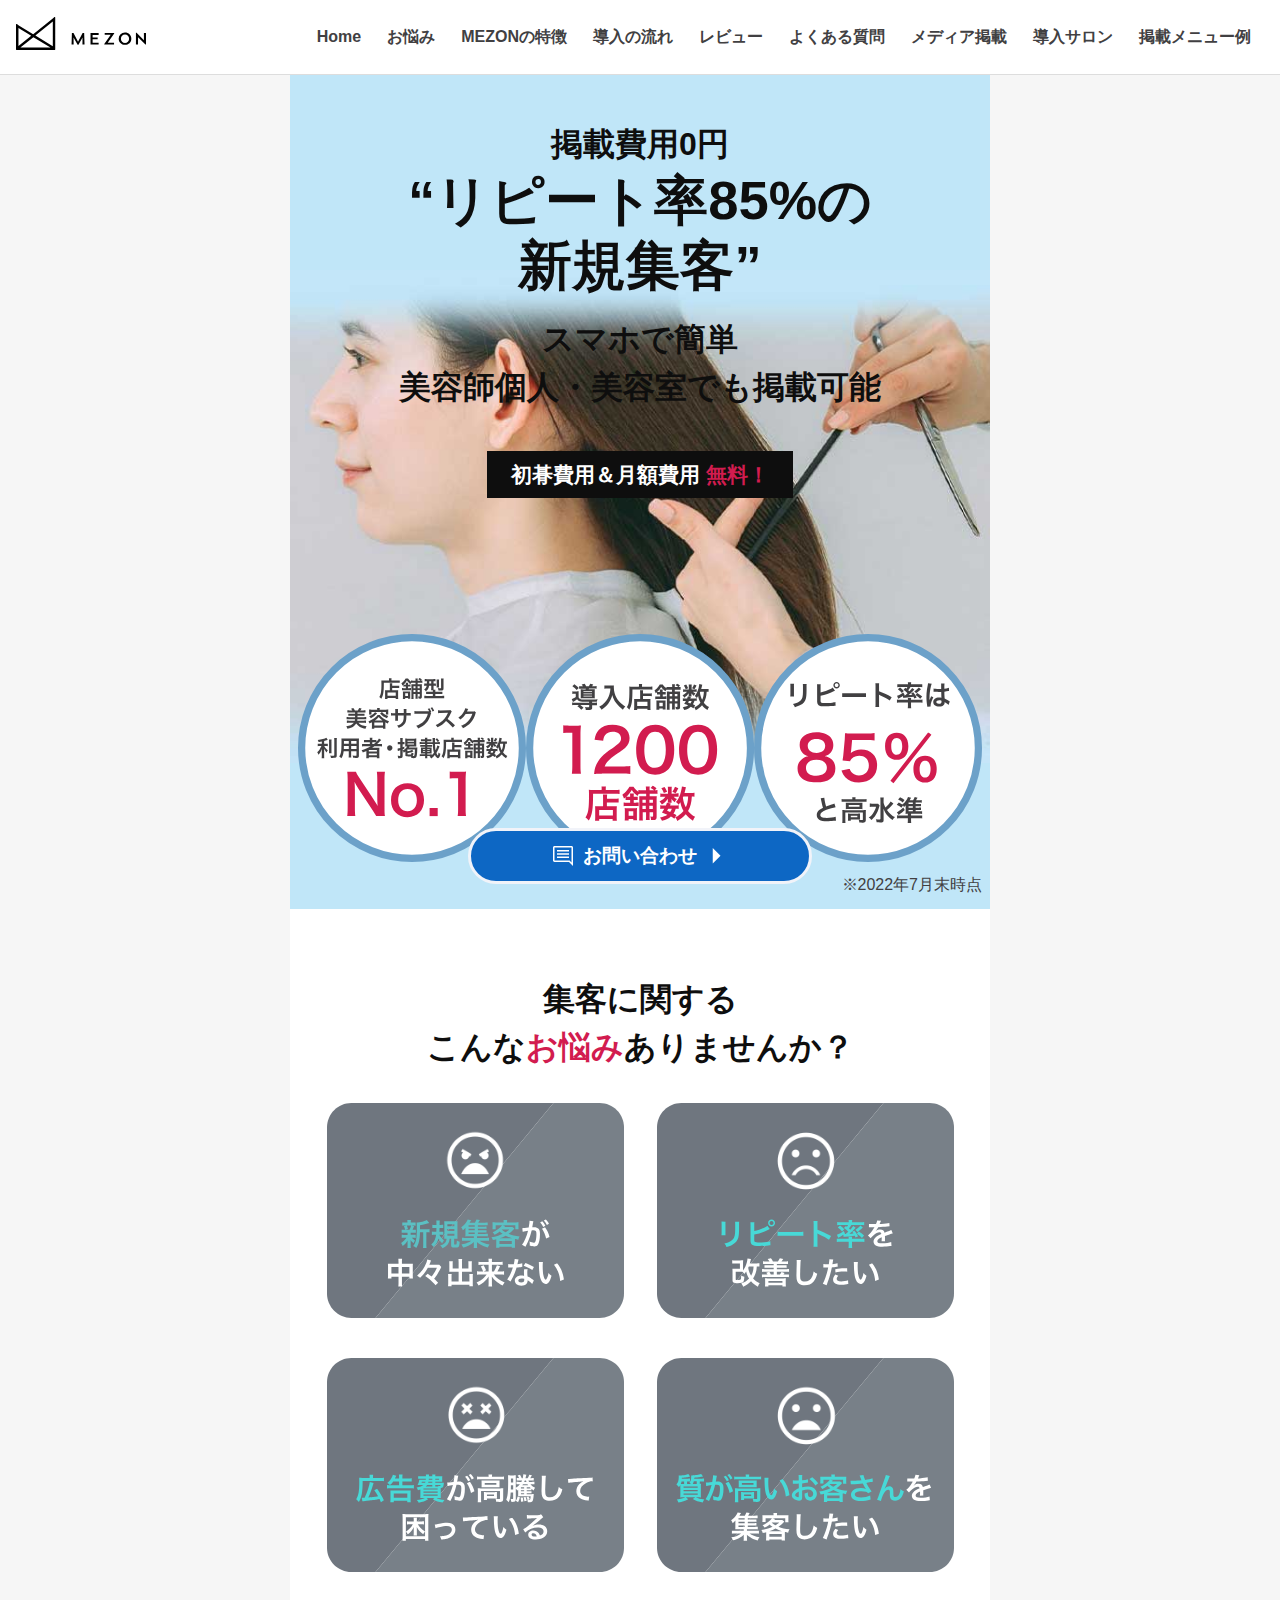
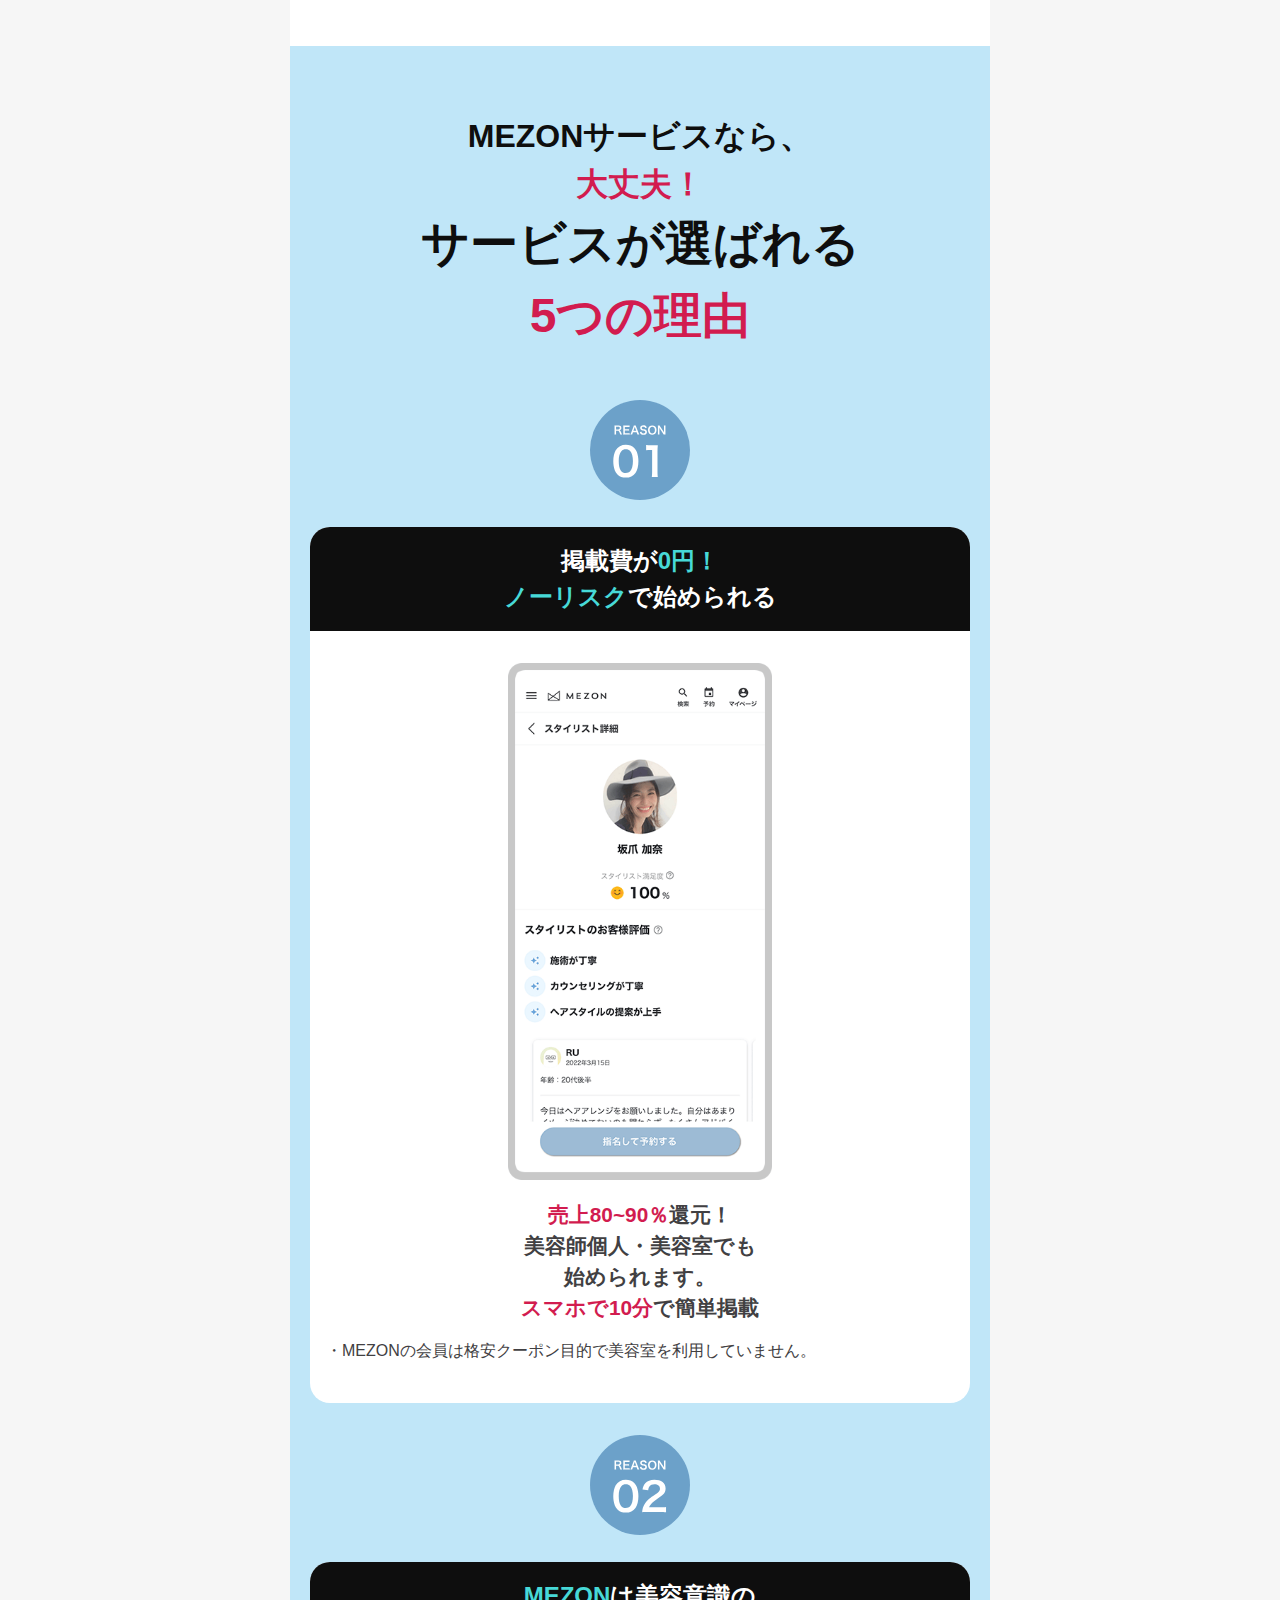
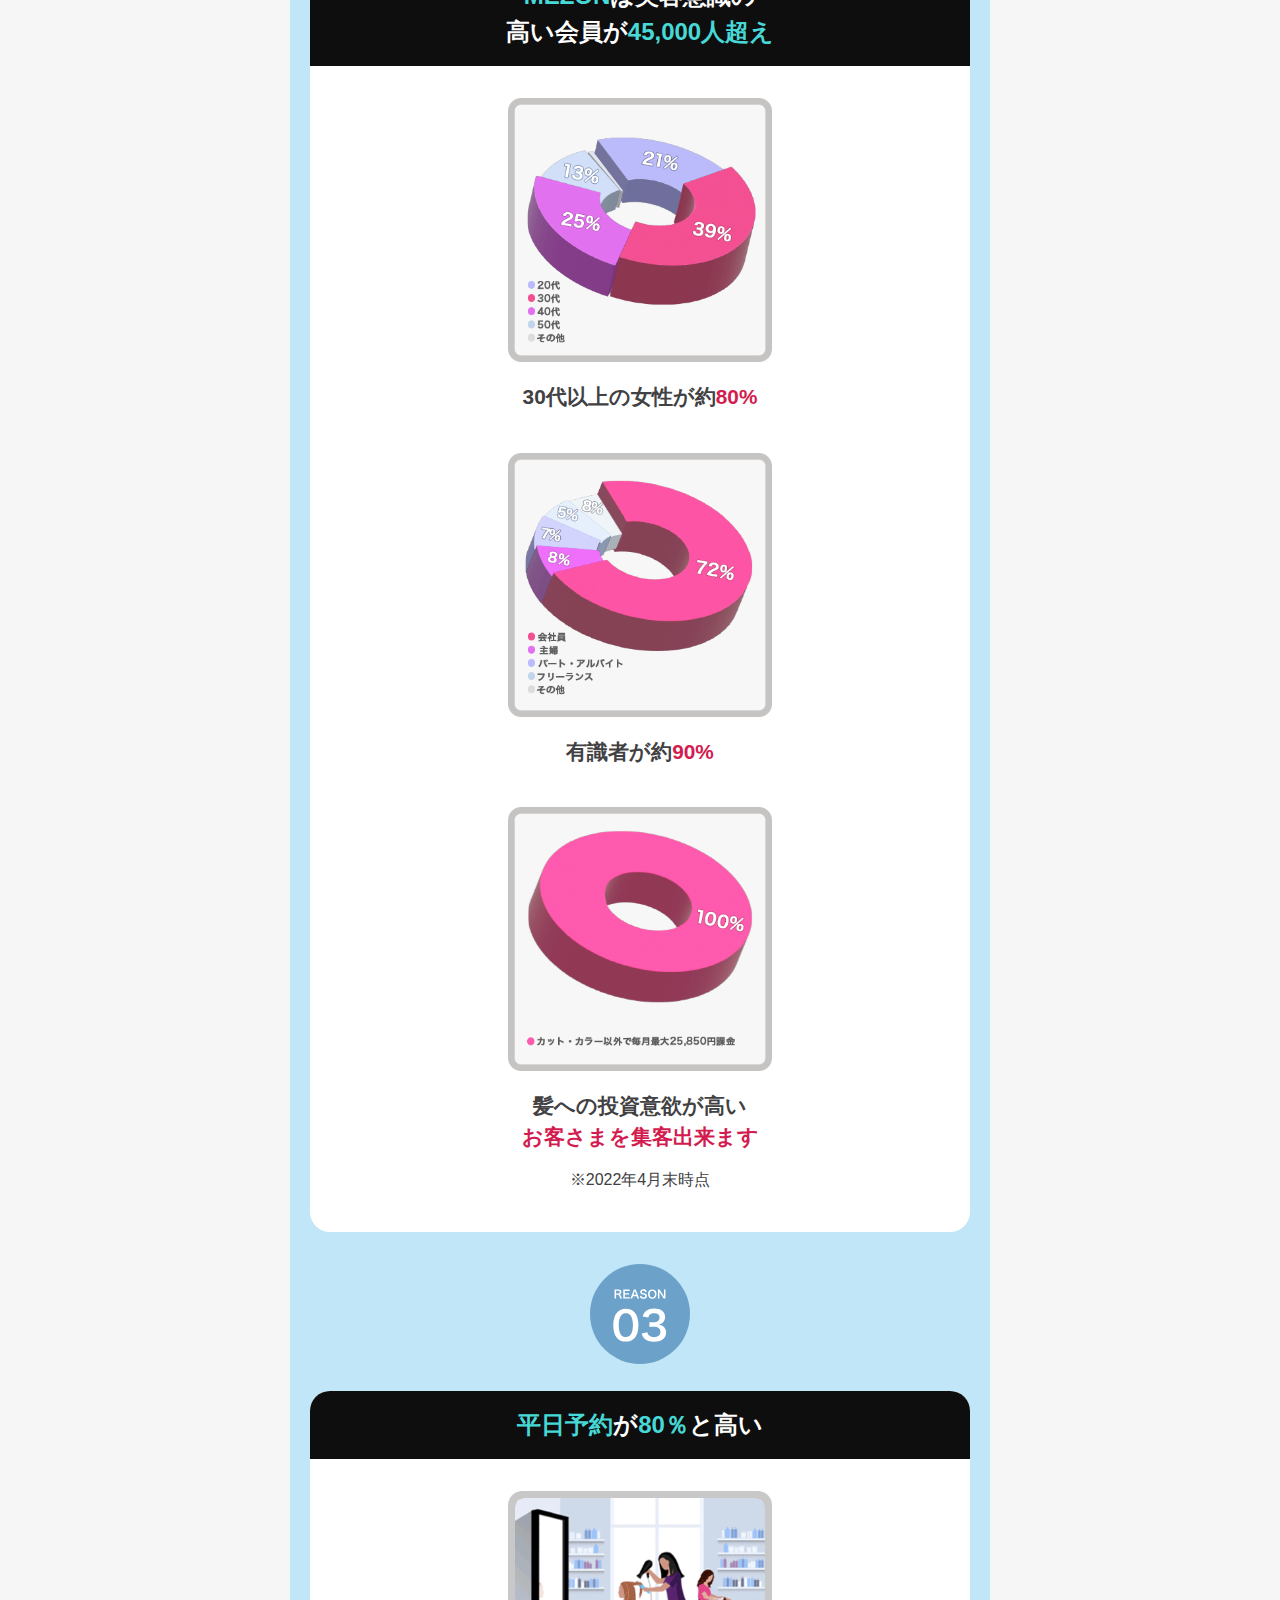
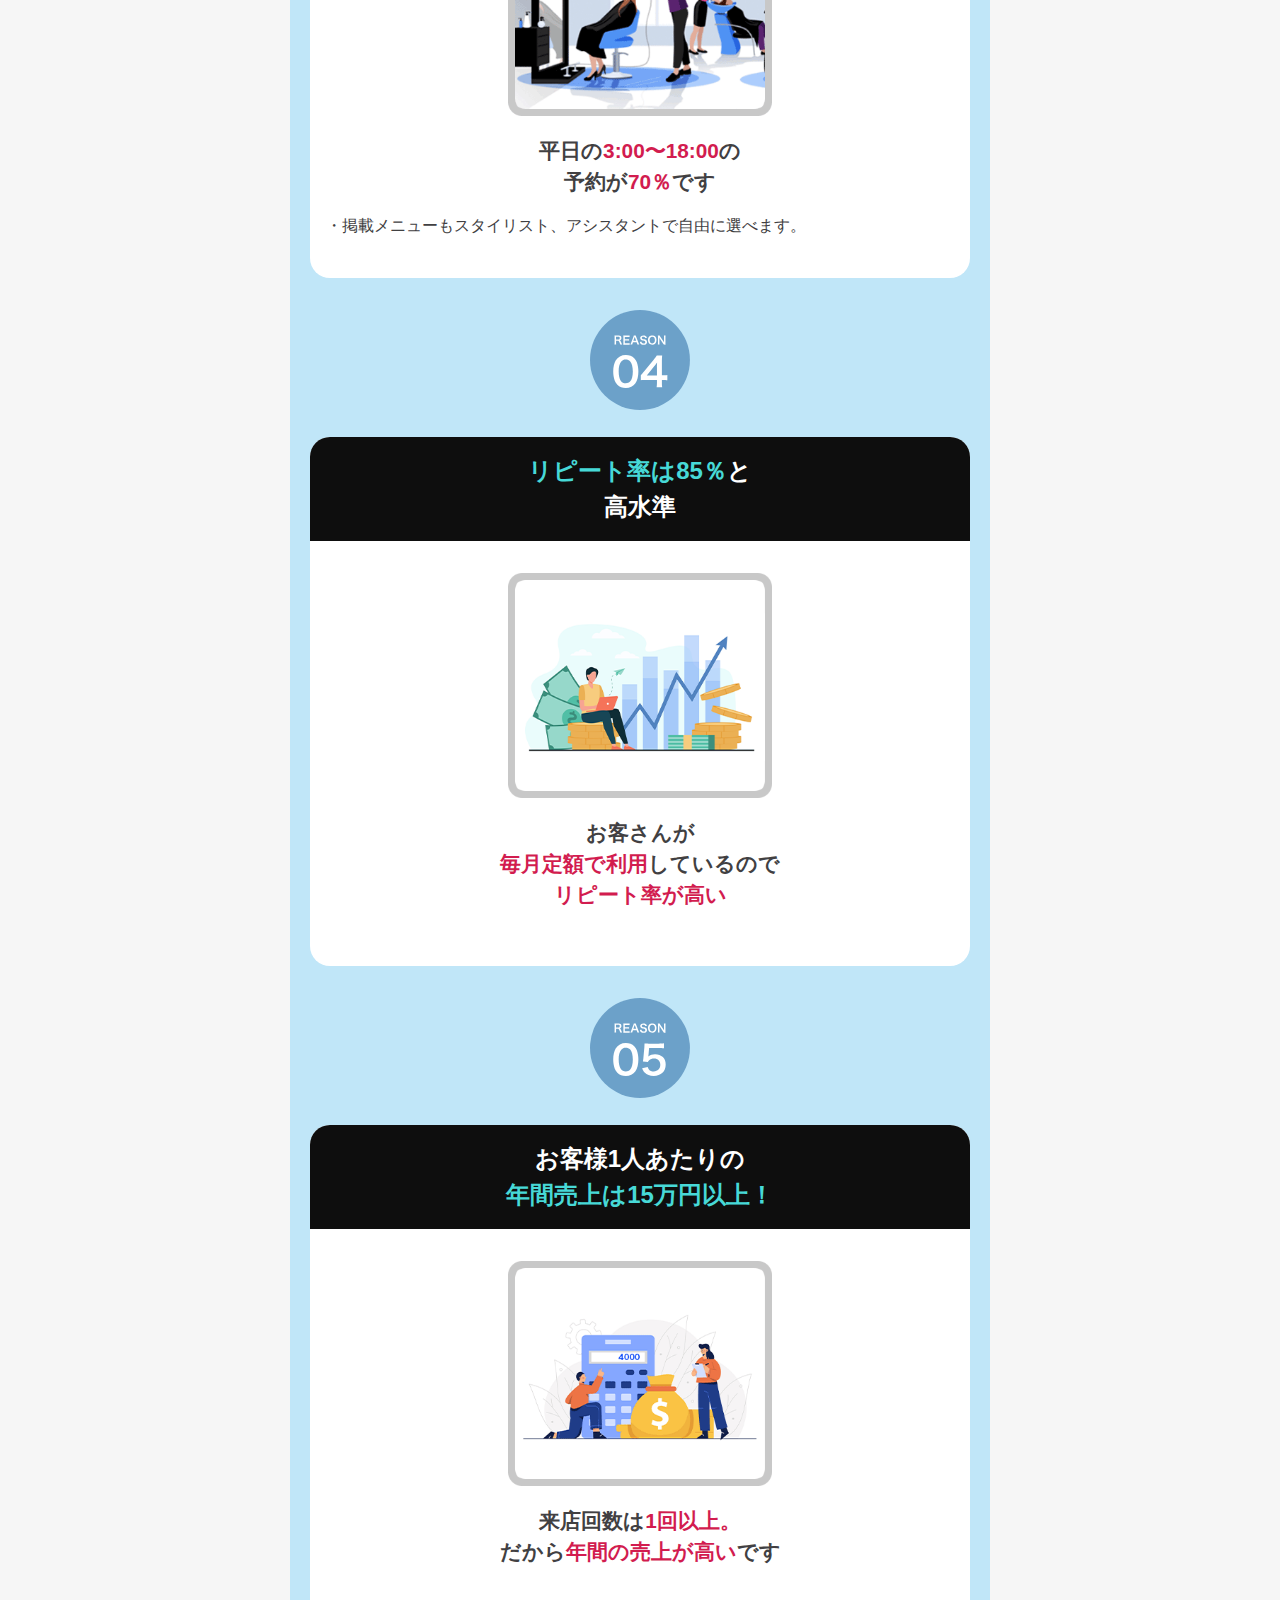
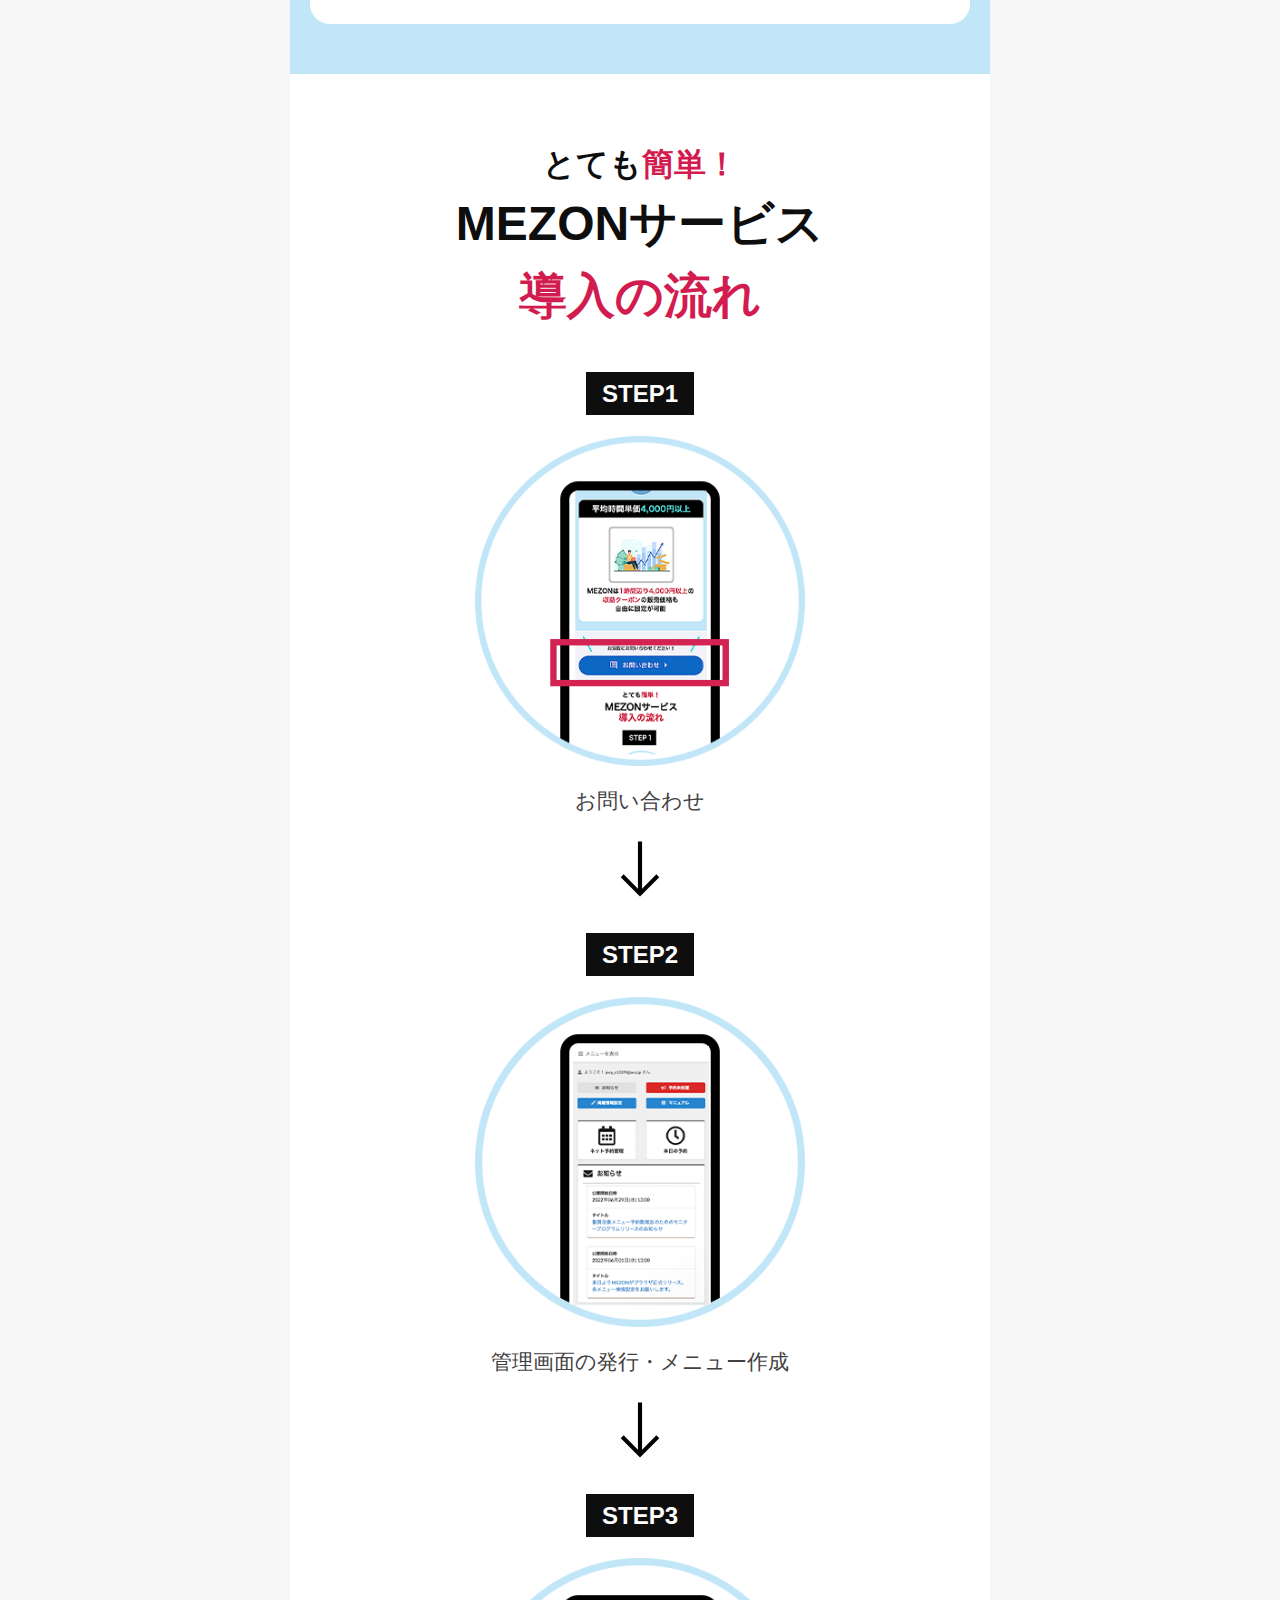
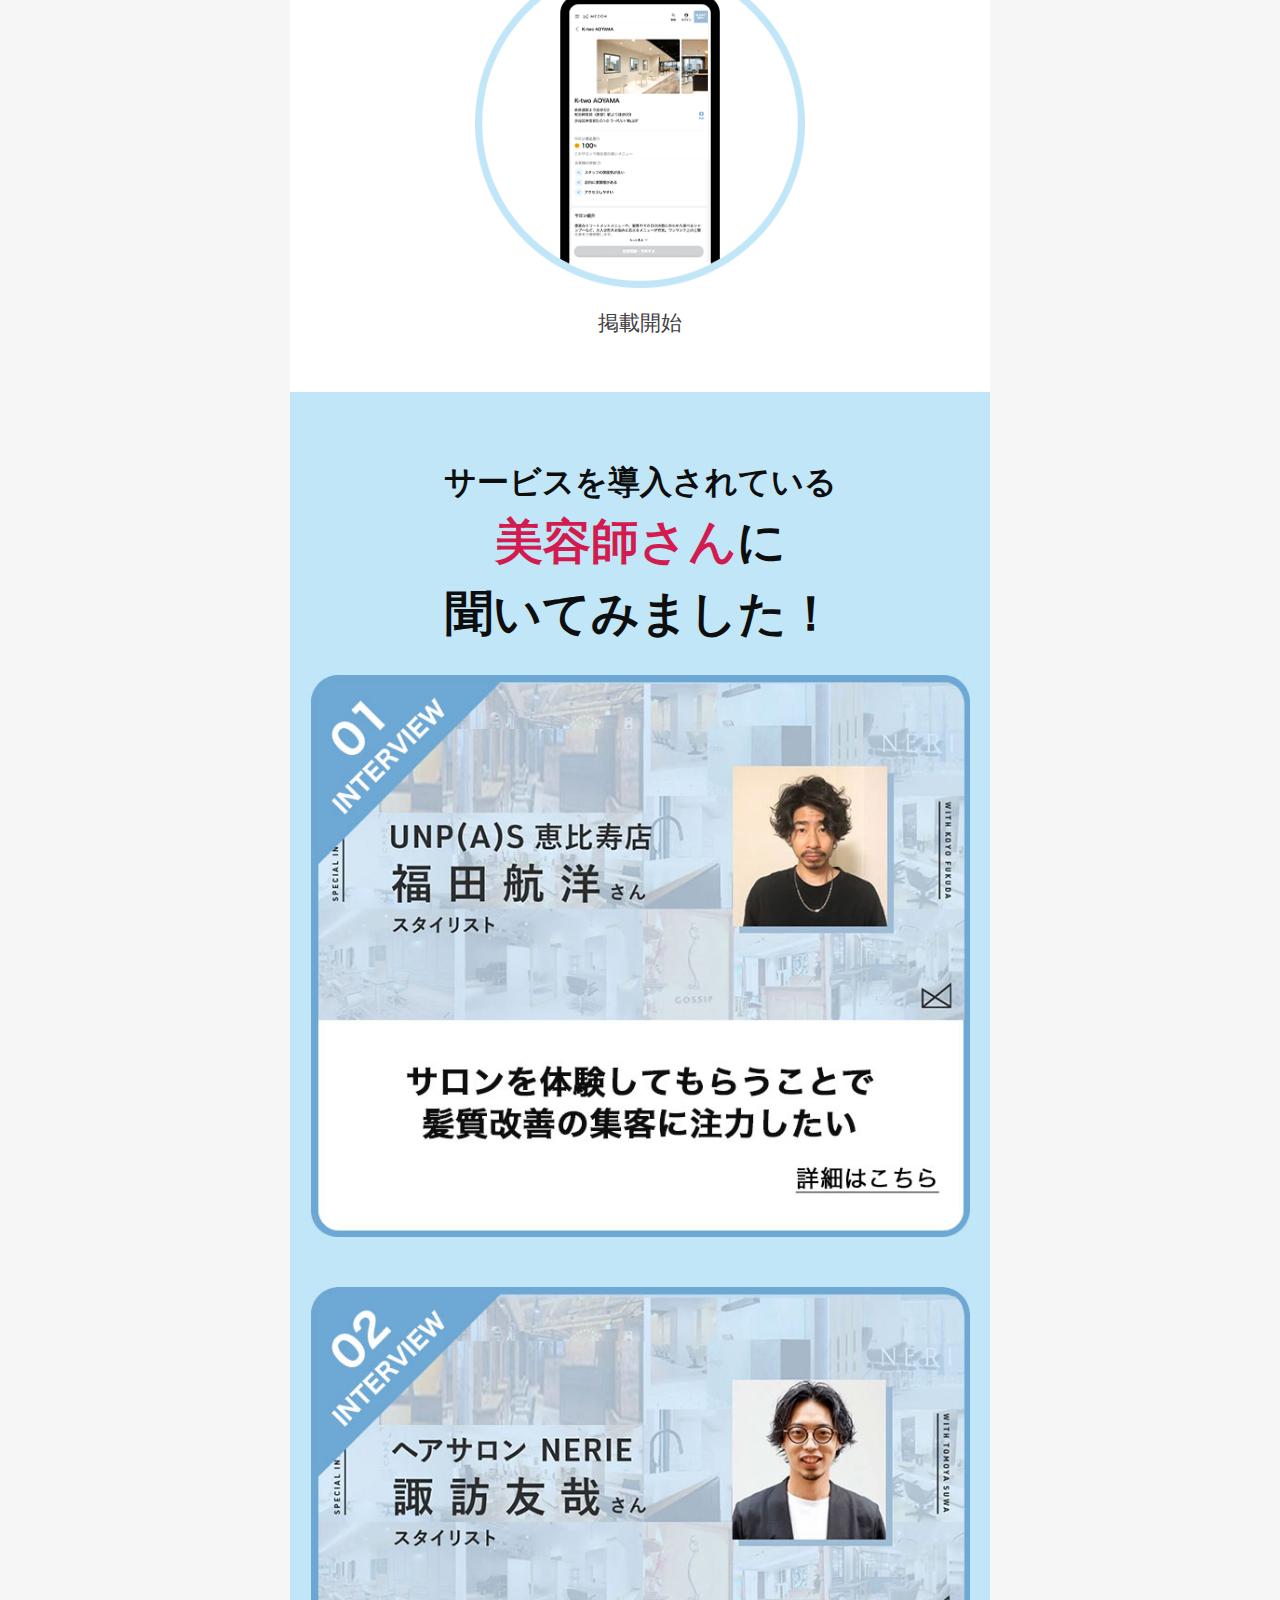
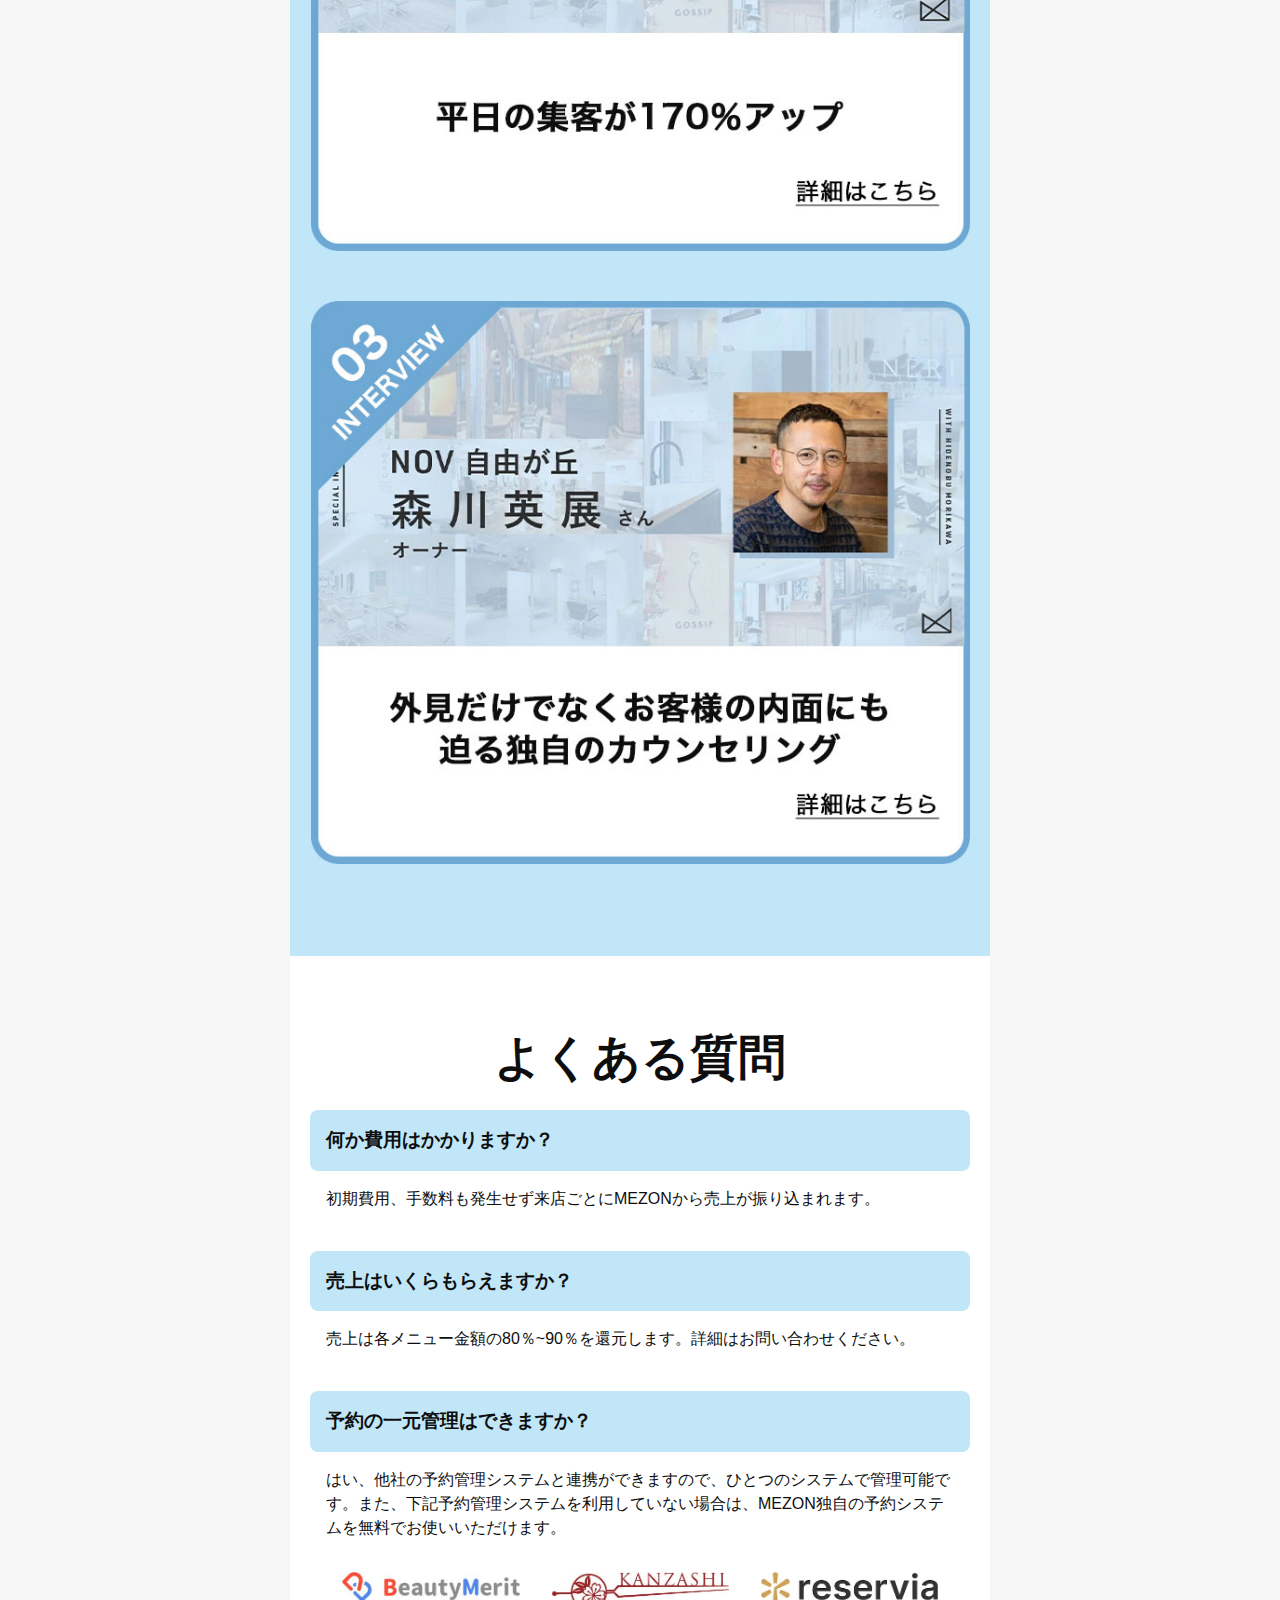
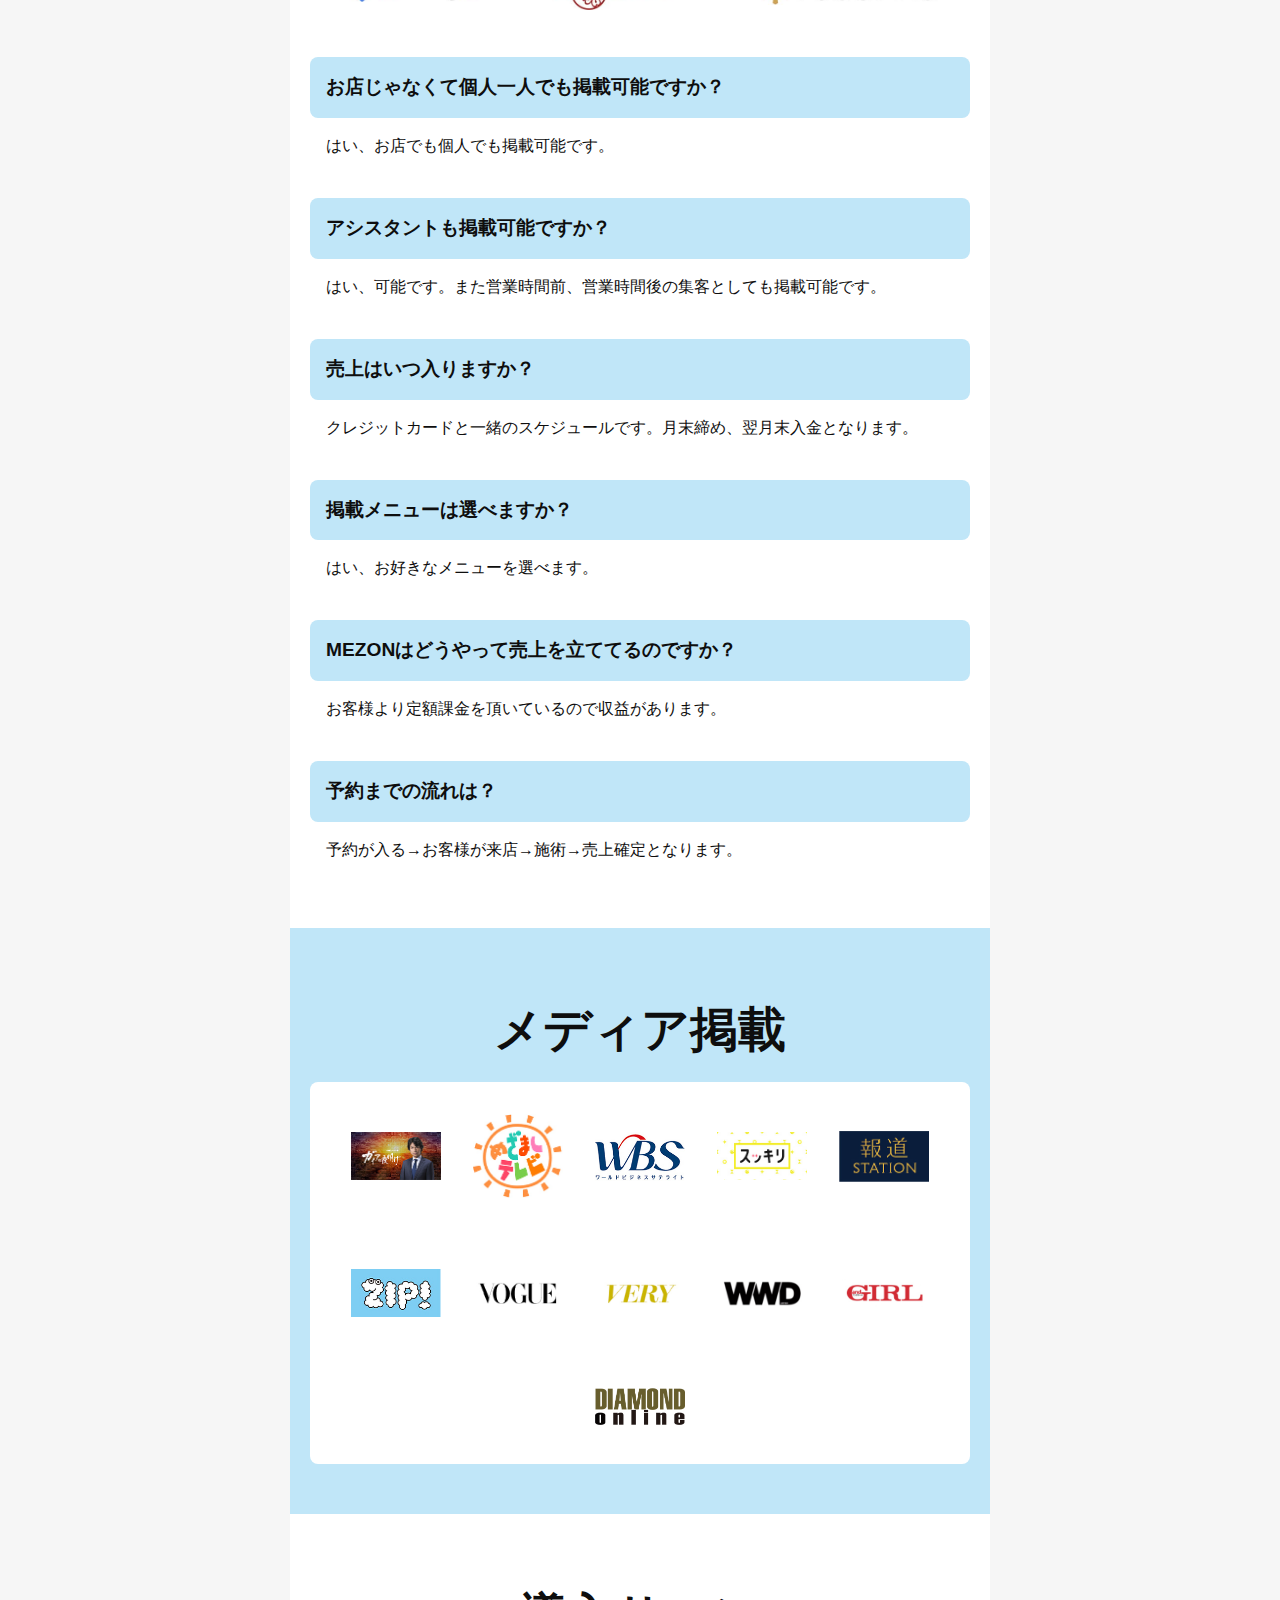
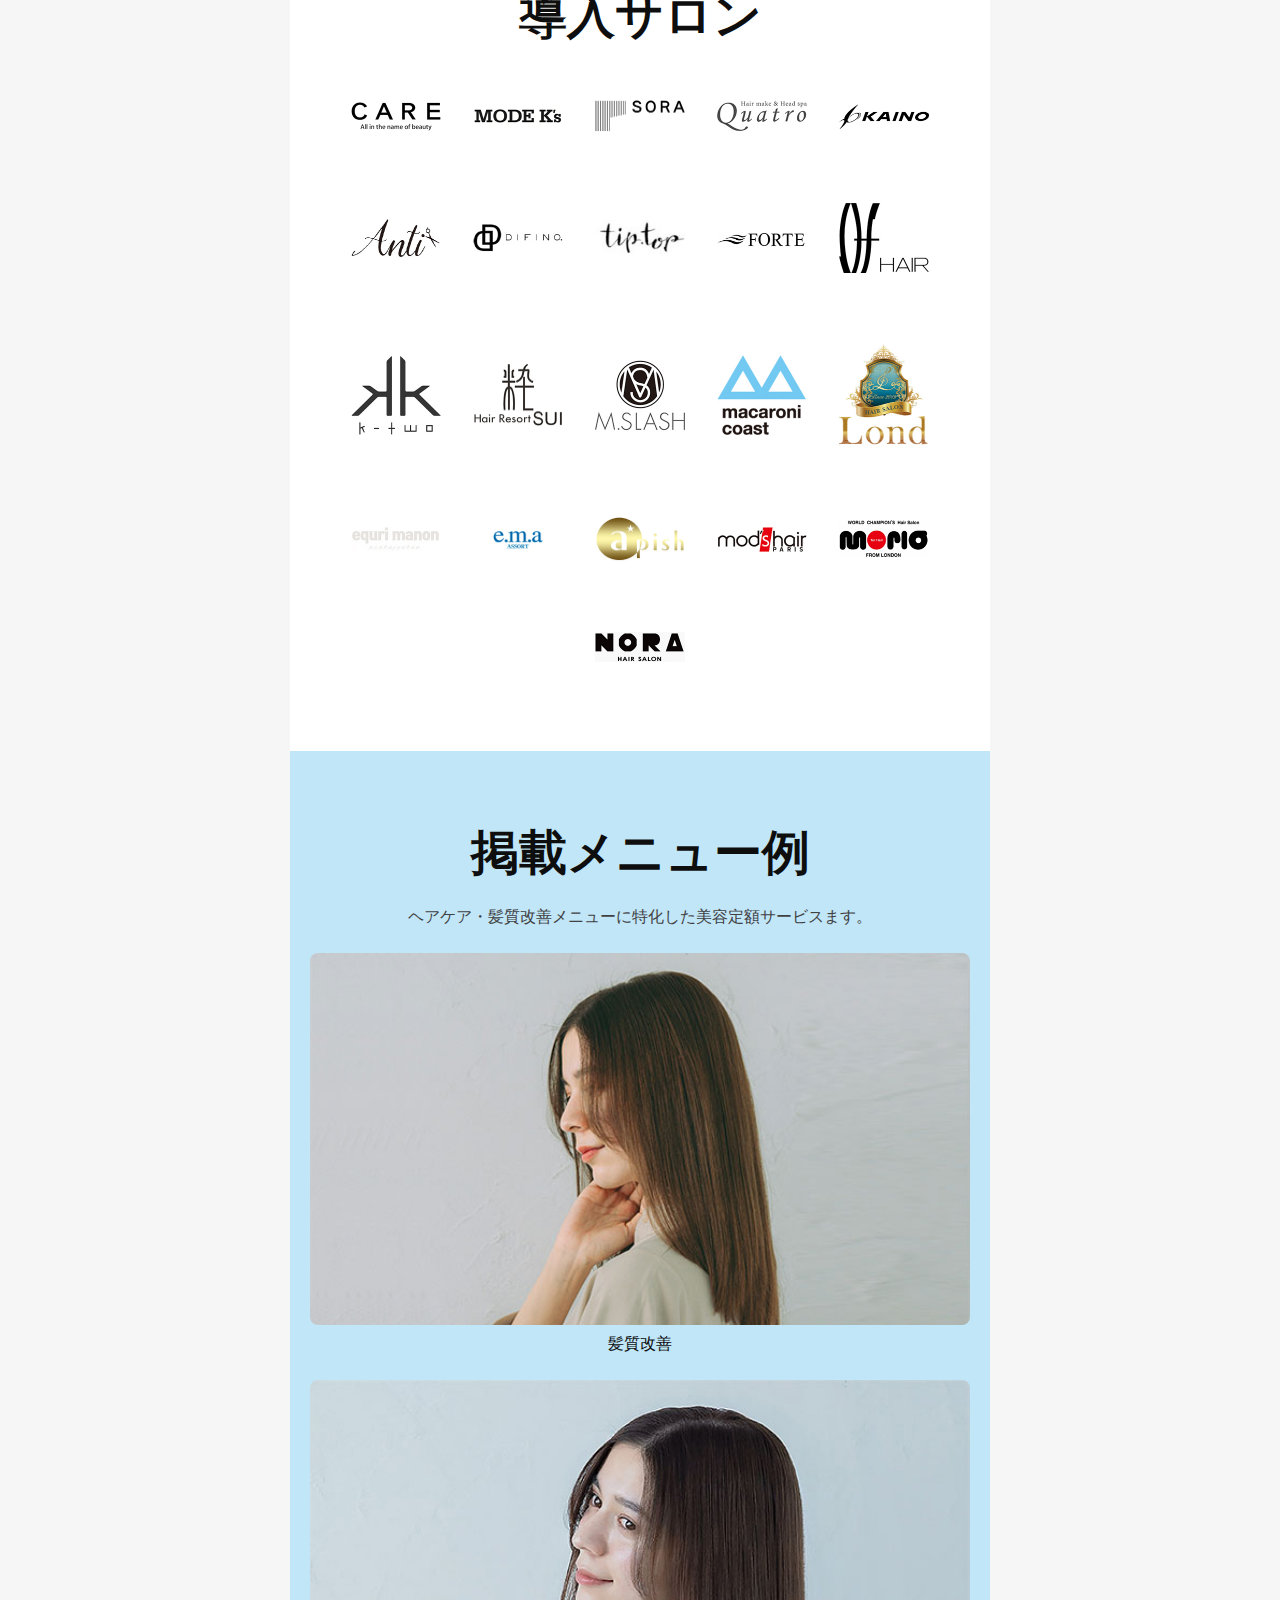
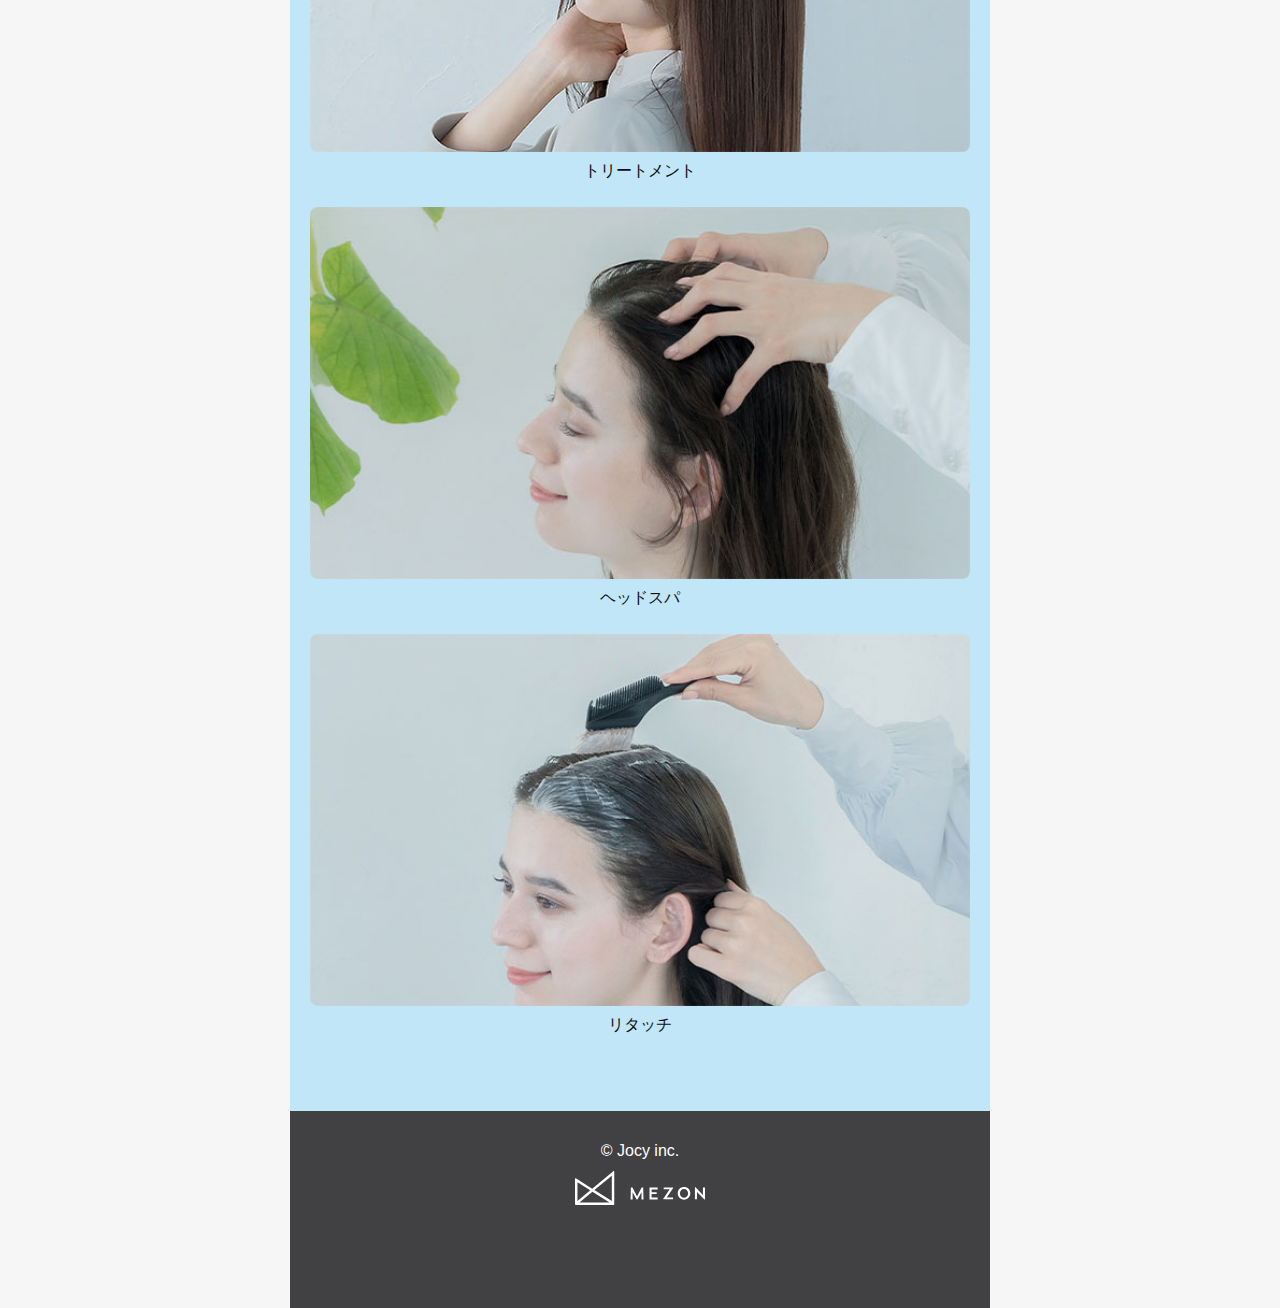
==== index01.html @ c65dcd43 "first commit" ====
<!DOCTYPE html>
<html lang="ja">
  <head>
    <meta charset="utf-8" />
    <meta name="viewport" content="width=device-width, initial-scale=1.0" />
    <title>利用者4万人以上の美容室サブスクMEZON（メゾン）で集客</title>
    <meta name="discription" content="利用者数4万人以上の美容室サブスク「MEZON (メゾン)」。掲載費は無料。ヘアケア髪質改善メニューなど、アナタが売りたいメニューで集客することができます。髪をキレイにしたい人をアナタのファンにする”新しい集客サービスです。" />
    <meta name="author" content="secretkingstick" />
    <meta property="og:site_name" content="MEZON（メゾン）" />
    <meta property="og:url" content="https://mezon.jocy.jp/for_salon" />
    <meta property="og:title" content="利用者4万人以上の美容室サブスクMEZON (メゾン) で集客" />
    <meta property="og:description" content="利用者数4万人以上の美容室サブスク「MEZON (メゾン)」。掲載費は無料。ヘアケア 髪質改善メニューなど、アナタが売りたいメニューで集客することができます。" />
    <meta property="og:image" content="https://mezon.jocy.jp/static_assets/img/top/ogp.png" /> 
    <link rel="icon" type="image/svg" href="imgs/favicon.svg" />
    <link rel="stylesheet" href="style.css">
    <script src="main.js" defer></script>
  </head>
  <body>
    <!-- Navbar -->
    <nav id="navbar">
      <div class="navbar__logo">
        <a href="#home"><img src="imgs/logo.svg" alt="MEZON"></a>
      </div>
      <ul class="navbar__menu">
        <li class="navbar__menu__item active" data-link="#home">Home</li>
        <li class="navbar__menu__item" data-link="#trouble">お悩み</li>
        <li class="navbar__menu__item" data-link="#features">MEZONの特徴</li>
        <li class="navbar__menu__item" data-link="#step">導入の流れ</li>
        <li class="navbar__menu__item" data-link="#review">レビュー</li>
        <li class="navbar__menu__item" data-link="#faq">よくある質問</li>
        <li class="navbar__menu__item" data-link="#media">メディア掲載</li>
        <li class="navbar__menu__item" data-link="#salon">導入サロン</li>
        <li class="navbar__menu__item" data-link="#menu">掲載メニュー例</li>
      </ul>
      <!-- Toggle button -->
      <button class="navbar__toggle-btn">
        <img src="imgs/menu.svg" alt="MENU">
      </button>
    </nav>
    <!-- Home -->
    <section id="home" class="other">
      <div class="home__container">
        <h1 class="home__title">掲載費用0円<br><strong>“リピート率85%の<br>新規集客”</strong></h1>
        <h2 class="home__description">スマホで簡単<br>美容師個人・美容室でも掲載可能</h2>
        <span class="home__tag">初朞費用＆月額費用&nbsp;<strong>無料！</strong></span>
        <div class="home__merit">
          <div class="home__merit__item"><img src="imgs/merit01.svg" alt="店舗型美容サブスク利用者・掲載店舗数No.1"></div>
          <div class="home__merit__item"><img src="imgs/merit02.svg" alt="導入店舗数1200店舗数"></div>
          <div class="home__merit__item"><img src="imgs/merit03.svg" alt="リピート率は85％と高水準"></div>
        </div>
        <p class="home__merit__info">※2022年7月末時点</p>
      </div>
    </section>

    <!-- Trouble -->
    <section id="trouble">
    <h1>集客に関する<br>こんな<span class="accent">お悩み</span>ありませんか？</h1>
      <div class="trouble__list">
        <div class="trouble__list__item"><img src="imgs/trouble01.svg" alt="新規集客が中々出来ない"></div>
        <div class="trouble__list__item"><img src="imgs/trouble02.svg" alt="リピート率を改善したい"></div>
        <div class="trouble__list__item"><img src="imgs/trouble03.svg" alt="広告費が高騰して困っている"></div>
        <div class="trouble__list__item"><img src="imgs/trouble04.svg" alt="質が高いお客さんを集客したい"></div>
      </div>
    </section>

    <!-- Features -->
    <section id="features">
      <h1>MEZONサービスなら、<br><span class="accent">大丈夫！</span><br><strong>サービスが選ばれる<br><span class="accent">5つの理由</span></strong></h1>
      <!-- features__list -->
      <div class="features__list">
        <div class="features__list__item">
          <img src="imgs/reason01.svg" alt="Reason 01" class="round">
          <div class="inner">
            <div class="inner__con">
              <h2>掲載費が<span class="accent-g">0円！</span><br><span class="accent-g">ノーリスク</span>で始められる</h2>
              <img src="imgs/features01.png" alt="掲載費が0円！ノーリスクで始められる" class="main">
              <p class="summary">
                <span class="accent">売上80~90％</span>還元！<br>美容師個人・美容室でも<br>始められます。<br><span class="accent">スマホで10分</span>で簡単掲載
              </p>
              <p class="con">
                ・MEZONの会員は格安クーポン目的で美容室を利用していません。
              </p>
            </div>
          </div>
        </div>
        <div class="features__list__item">
          <img src="imgs/reason02.svg" alt="Reason 02" class="round">
          <div class="inner">
            <h2><span class="accent-g">MEZON</span>は美容意識の<br>高い会員が<span class="accent-g">45,000人超え</span></h2>
            <div class="inner__con">
              <img src="imgs/features02_01.png" alt="30代以上の女性が約80%" class="main">
              <p class="summary">
                30代以上の女性が約<span class="accent">80%</span>
              </p>
            </div>
            <div class="inner__con">
              <img src="imgs/features02_02.png" alt="有識者が約90%" class="main">
              <p class="summary">
                有識者が約<span class="accent">90%</span>
              </p>
            </div>
            <div class="inner__con">
              <img src="imgs/features02_03.png" alt="髪への投資意欲が高いお客さまを集客出来ます" class="main">
              <p class="summary">
                髪への投資意欲が高い<br><span class="accent">お客さまを集客出来ます</span>
              </p>
            </div>
            <p>※2022年4月末時点</p>
          </div>
        </div>
        <div class="features__list__item">
          <div class="inner__con">
            <img src="imgs/reason03.svg" alt="Reason 03" class="round">
            <div class="inner">
              <h2><span class="accent-g">平日予約</span>が<span class="accent-g">80％</span>と高い</h2>
              <img src="imgs/features03.png" alt="平日予約が80％と高い" class="main">
              <p class="summary">
                平日の<span class="accent">3:00〜18:00</span>の<br>予約が<span class="accent">70％</span>です
              </p>
              <p class="con">
                ・掲載メニューもスタイリスト、アシスタントで自由に選べます。
              </p>
            </div>
          </div>
        </div>
        <div class="features__list__item">
          <div class="inner__con">
            <img src="imgs/reason04.svg" alt="Reason 04" class="round">
            <div class="inner">
              <h2><span class="accent-g">リピート率は85％</span>と<br>高水準</h2>
              <img src="imgs/features04.png" alt="ピート率は85％と高水準" class="main">
              <p class="summary">
                お客さんが<br><span class="accent">毎月定額で利用</span>しているので<br><span class="accent">リピート率が高い</span>
              </p>
            </div>
          </div>
        </div>
        <div class="features__list__item">
          <div class="inner__con">
            <img src="imgs/reason05.svg" alt="Reason 05" class="round">
            <div class="inner">
              <h2>お客様1人あたりの<br><span class="accent-g">年間売上は15万円以上！</span></h2>
              <img src="imgs/features05.png" alt="平均時間単価4,000円以上" class="main">
              <p class="summary">
                来店回数は<span class="accent">1回以上。</span><br>だから<span class="accent">年間の売上が高い</span>です
              </p>
            </div>
          </div>
        </div>
      </div>
    </section>
    
    <!-- Step -->
    <section id="step">
      <h1>とても<span class="accent">簡単！</span><br><strong>MEZONサービス<br><span class="accent">導入の流れ</span></strong></h1>
      <div class="step__list">
        <div class="step__list__item">
          <h2><span>STEP1</span></h2>
          <img src="imgs/step01.png" alt="お問い合わせ">
          <p>お問い合わせ</p>
          <img src="imgs/arrow-bottom.svg" alt="next" class="icon">
        </div>
        <div class="step__list__item">
          <h2><span>STEP2</span></h2>
          <img src="imgs/step02.png" alt="管理画面の発行・メニュー作成">
          <p>管理画面の発行・メニュー作成</p>
          <img src="imgs/arrow-bottom.svg" alt="next" class="icon">
        </div>
        <div class="step__list__item">
          <h2><span>STEP3</span></h2>
          <img src="imgs/step03.png" alt="掲載開始">
          <p>掲載開始</p>
        </div>
      </div>
    </section>

    <!-- Review -->
    <section id="review">
      <h1>サービスを導入されている<br><strong><span class="accent">美容師さん</span>に<br>聞いてみました！</strong></h1>
      <div class="review__list">
        <div class="reviiew__list__item">
          <h2><a href="https://mezon-forsalon.jocy.jp/archives/318"><img src="imgs/review01.jpg" alt="UNP(A)S恵比寿店のスタイリスト・福田航洋さん/サロンを体験してもらうことで髪質改善の集客に注力したい"></a></h2>
        </div>
        <div class="reviiew__list__item">
          <h2><a href="https://mezon-forsalon.jocy.jp/archives/315"><img src="imgs/review02.jpg" alt="ヘアサロンNERIEのスタイリスト・諏訪友哉さん/平日の集客が170％アップ"></a></h2>
        </div>
        <div class="reviiew__list__item">
          <h2><a href="https://mezon-forsalon.jocy.jp/archives/301"><img src="imgs/review03.jpg" alt="NOV自由が丘のオーナー・森川英展さん/サロンを体験してもらうことで髪質改善の集客に注力したい"></a></h2>
        </div>
      </div>
    </section>
    
    <!-- FAQ -->
    <section id="faq">
      <h1><strong>よくある質問</strong></h1>
      <div class="faq__list">
        <dl>
          <!-- faq01 -->
          <dt class="faq__list__question">何か費用はかかりますか？</dt>
          <dd class="faq__list__answer">初期費用、手数料も発生せず来店ごとにMEZONから売上が振り込まれます。</dd>
          <!-- faq02 -->
          <dt class="faq__list__question">売上はいくらもらえますか？</dt>
          <dd class="faq__list__answer">売上は各メニュー金額の80％~90％を還元します。詳細はお問い合わせください。</dd>
          <!-- faq04 -->
          <dt class="faq__list__question">予約の一元管理はできますか？</dt>
          <dd class="faq__list__answer">
            はい、他社の予約管理システムと連携ができますので、ひとつのシステムで管理可能です。また、下記予約管理システムを利用していない場合は、MEZON独自の予約システムを無料でお使いいただけます。
            <div class="faq__list__answer__banner">
              <div class="faq__list__answer__banner__item"><img src="imgs/faq_beauty_merit.jpg" alt="Beauty Merit"></div>
              <div class="faq__list__answer__banner__item"><img src="imgs/faq_kanzashi.jpg" alt="kanzashi"></div>
              <div class="faq__list__answer__banner__item"><img src="imgs/faq_reawevia.jpg" alt="Reawevia"></div>
            </div>
          </dd>
          <!-- faq05 -->
          <dt class="faq__list__question">お店じゃなくて個人一人でも掲載可能ですか？</dt>
          <dd class="faq__list__answer">はい、お店でも個人でも掲載可能です。</dd>
          <!-- faq06 -->
          <dt class="faq__list__question">アシスタントも掲載可能ですか？</dt>
          <dd class="faq__list__answer">はい、可能です。また営業時間前、営業時間後の集客としても掲載可能です。</dd>
          <!-- faq07 -->
          <dt class="faq__list__question">売上はいつ入りますか？</dt>
          <dd class="faq__list__answer">クレジットカードと一緒のスケジュールです。月末締め、翌月末入金となります。</dd>
          <!-- faq08 -->
          <dt class="faq__list__question">掲載メニューは選べますか？</dt>
          <dd class="faq__list__answer">はい、お好きなメニューを選べます。</dd>
          <!-- faq09 -->
          <dt class="faq__list__question">MEZONはどうやって売上を立ててるのですか？</dt>
          <dd class="faq__list__answer">お客様より定額課金を頂いているので収益があります。</dd>
          <!-- faq10 -->
          <dt class="faq__list__question">予約までの流れは？</dt>
          <dd class="faq__list__answer">予約が入る→お客様が来店→施術→売上確定となります。</dd>
        </dl>
      </div>
    </section>
    
    <!-- Media -->
    <section id="media">
      <h1><strong>メディア掲載</strong></h1>
      <div class="media__list">
        <div class="media__list__item"><img src="imgs/media/01.jpg" alt="ガイアの夜明け"></div>
        <div class="media__list__item"><img src="imgs/media/02.jpg" alt="めざましテレビ"></div>
        <div class="media__list__item"><img src="imgs/media/03.jpg" alt="ワールドビジネスサテライト" ></div>
        <div class="media__list__item"><img src="imgs/media/04.jpg" alt="スッキリ"></div>
        <div class="media__list__item"><img src="imgs/media/05.jpg" alt="報道ステーション"></div>
        <div class="media__list__item"><img src="imgs/media/06.jpg" alt="ZIP"></div>
        <div class="media__list__item"><img src="imgs/media/07.jpg" alt="VOGUE"></div>
        <div class="media__list__item"><img src="imgs/media/08.jpg" alt="VERY"></div>
        <div class="media__list__item"><img src="imgs/media/09.jpg" alt="WWD"></div>
        <div class="media__list__item"><img src="imgs/media/10.jpg" alt="GIRL"></div>
        <div class="media__list__item"><img src="imgs/media/11.jpg" alt="ダイアモンド・オンライン"></div>
      </div>
    </section>

    <!-- Salon -->
    <section id="salon">
      <h1><strong>導入サロン</strong></h1>
      <div class="salon__list">
        <div class="salon__list__item"><img src="imgs/salon/01.jpg" alt="CARE"></div>
        <div class="salon__list__item"><img src="imgs/salon/02.jpg" alt="モードケイズ"></div>
        <div class="salon__list__item"><img src="imgs/salon/03.jpg" alt="SORA"></div>
        <div class="salon__list__item"><img src="imgs/salon/04.jpg" alt="QUATRO"></div>
        <div class="salon__list__item"><img src="imgs/salon/05.jpg" alt="KAINO"></div>
        <div class="salon__list__item"><img src="imgs/salon/06.jpg" alt="ANTI"></div>
        <div class="salon__list__item"><img src="imgs/salon/07.jpg" alt="difino"></div>
        <div class="salon__list__item"><img src="imgs/salon/08.jpg" alt="tip・top"></div>
        <div class="salon__list__item"><img src="imgs/salon/09.jpg" alt="forte"></div>
        <div class="salon__list__item"><img src="imgs/salon/10.jpg" alt="of hair"></div>
        <div class="salon__list__item"><img src="imgs/salon/11.jpg" alt="k-two"></div>
        <div class="salon__list__item"><img src="imgs/salon/12.jpg" alt="ヘアリゾート粋"></div>
        <div class="salon__list__item"><img src="imgs/salon/13.jpg" alt="M.SLASH"></div>
        <div class="salon__list__item"><img src="imgs/salon/14.jpg" alt="macaronicoast"></div>
        <div class="salon__list__item"><img src="imgs/salon/15.jpg" alt="lond"></div>
        <div class="salon__list__item"><img src="imgs/salon/16.jpg" alt="equri"></div>
        <div class="salon__list__item"><img src="imgs/salon/17.jpg" alt="e.m.a"></div>
        <div class="salon__list__item"><img src="imgs/salon/18.jpg" alt="apish"></div>
        <div class="salon__list__item"><img src="imgs/salon/19.jpg" alt="mod_s hair"></div>
        <div class="salon__list__item"><img src="imgs/salon/20.jpg" alt="MORIO FROM LONDON"></div>
        <div class="salon__list__item"><img src="imgs/salon/21.jpg" alt="NORA"></div>
      </div>
    </section>

    <!-- Menu -->
    <section id="menu">
      <h1><strong>掲載メニュー例</strong></h1>
      <p>ヘアケア・髪質改善メニューに特化した美容定額サービスます。</p>
      <div class="menu__list">
        <div class="menu__list__item"><img src="imgs/menu01.jpg" alt="髪質改善"><br>髪質改善</div>
        <div class="menu__list__item"><img src="imgs/menu02.jpg" alt="トリートメント"><br>トリートメント</div>
        <div class="menu__list__item"><img src="imgs/menu03.jpg" alt="ヘッドスパ"><br>ヘッドスパ</div>
        <div class="menu__list__item"><img src="imgs/menu04.jpg" alt="リタッチ"><br>リタッチ</div>
      </div>
    </section>

    <!-- Footer -->
    <footer>
      <p>&copy; Jocy inc.</p>
      <img src="imgs/logo-w.svg" alt="MEZON">
    </footer>

    <!-- Contact -->
    <div id="contact">
      <div class="inner">
        <button onclick="location.href='https://forms.gle/7oVyVLehuWgq4rFy5'" id="contact__btn">
          <img src="imgs/comment.svg" alt="COMMENT">
          お問い合わせ
          <img src="imgs/arrow-right.svg" alt="GO">
        </button>
      </div>
    </div>
  </body>
</html>
---- style.css ----
/* Global */
:root {
  /* Color */
  --color-white: #ffffff;
  --color-green: #47d9d7;
  --color-pink: #d21c4f;
  --color-light-blue: #c0e6f8;
  --color-blue: #0d67c4;
  --color-light-gray: #f1f3f9;
  --color-middle-gray: #f6f6f6;
  --color-sub-gray: #dddddd;
  --color-gray: #414042;
  --color-black: #0e0e0e;

  /* Font */
  --weight-bold: 600;
  --weight-normal: 400;
  --size-font: 16px;
  --size-normal: 1.5;

  /* Size */
  --size-space: 8px;
  --size-base: 10px;
  --size-border-radius: 4px;

  /* Annimation */
  --animation-duration: 300ms;
}

/* Universal tags */
* {
  box-sizing: border-box;
}

/* Basic */
body {
  margin: 0;
  background-color: var(--color-middle-gray);
  color: var(--color-black);
  line-height: var(--size-normal);
  font-family: "Helvetica Neue", "Helvetica", "Hiragino Sans", "Hiragino Kaku Gothic ProN", "Arial", "Yu Gothic", "Meiryo", sans-serif;
}

a {
  text-decoration: none;
  color: var(--color-blue);
}

ul, dl {
  padding-left: 0;
}

li, dt, dl {
  list-style: none;
}

button {
  background-color: transparent;
  cursor: pointer;
  border: none;
  outline: none;
}

/* Typography */
h1 {
  font-size: calc(var(--size-font) *2);
  font-weight: var(--weight-bold);
  color: var(--color-black);
  margin: calc(var(--size-space) *2) 0;
}

h1 strong {
  font-size: calc(var(--size-font) *3);
}

h2 {
  font-size: calc(var(--size-font) *1.5);
  font-weight: var(--weight-bold);
  color: var(--color-black);
  margin: var(--size-space) 0;
}

h3 {
  font-size: calc(var(--size-font) *1.4);
  color: var(--color-black);
  margin: var(--size-space) 0;
}

p {
  font-size: var(--size-font);
  color: var(--color-gray);
  margin: calc(var(--size-space) *.5) 0;
}

span.accent {
  color: var(--color-pink);
}

span.accent-g {
  color: var(--color-green);
}

/* Navbar */
#navbar {
  background-color: var(--color-white);
  position: fixed;
  justify-content: space-between;
  align-items: center;
  padding: 0 calc(var(--size-space) *2);
  width: 100%;
  border-bottom: var(--color-sub-gray) 1px solid;
  display: flex;
  transition: all var(--animation-duration) ease-in-out;
  z-index: 1;
}

#navbar.navbar--light {
  background-color: var(--color-light-gray);
}

.navbar__logo {
  width: calc(var(--size-base) *13);
}

.navbar__menu {
  display: flex;
}

.navbar__menu__item {
  color: var(--color-gray);
  font-size: var(--size-font);
  font-weight: var(--weight-bold);
  padding: var(--size-space);
  margin: 0 4px;
  cursor: pointer;
  border: 1px solid transparent;
  border-radius: var(--size-border-radius);
}

.navbar__menu__item:hover {
  background-color: var(--color-light-blue);
  border-radius: var(--size-border-radius);
}

.navbar__toggle-btn {
  position: absolute;
  top: 10px;
  right: 10px;
  display: none;
}

.navbar--light .navbar__toggle-btn {
  margin: -4px 0;
  transition: all var(--animation-duration) ease-in-out;
}

/* Section */
section {
  max-width: 700px;
  padding: 50px 20px;
  text-align: center;
  margin: auto;
}

/* home */
#home {
  background: url('imgs/visual.jpg') no-repeat bottom/contain;
  background-position-y: 350px;
  background-color: var(--color-light-blue);
  padding: calc(var(--size-space) *8) var(--size-space) var(--size-space) var(--size-space);
  text-align: center;
}

#home.other {
  background: url('imgs/visual01.jpg') no-repeat center/contain;
  background-position-y: 270px;
  background-color: var(--color-light-blue);
  padding: calc(var(--size-space) *8) var(--size-space) var(--size-space) var(--size-space);
  text-align: center;
}

h1.home__title {
  font-size: calc(var(--size-font) *2);
  padding: calc(var(--size-space) *5) 0 0 0;
}

h1.home__title strong {
  font-size: calc(var(--size-font) *3.4); 
  line-height: 1.2;
}

h2.home__description {
  font-size: calc(var(--size-font) *2);
  padding: 0 0 calc(var(--size-space) *5);
}

#home span.home__tag {
  background-color: var(--color-black);
  color: var(--color-white);
  font-size: calc(var(--size-font) *1.3);
  font-weight: var(--weight-bold);
  padding: calc(var(--size-space) *1.5) calc(var(--size-space) *3);
}

#home span.home__tag strong {
  color: var(--color-pink);
}

#home p.home__merit__info {
  text-align: right;
}

.home__merit {
  display: flex;
  margin: calc(var(--size-space) *18) 0 0;
}

.home__merit__item {
  justify-content: center;
}

.home__merit__item img {
  width: 100%;
}

/* Trouble */
#trouble {
  background-color: var(--color-white);
}

.trouble__list {
  display: flex;
  flex-wrap:wrap;
  align-content:stretch;
}

.trouble__list > div{
  width: 50%;
}

.trouble__list__item {
  justify-content: center;
}

.trouble__list__item img {
  width: 90%;
  margin: 5%;
}

/* Features */
#features {
  background-color: var(--color-light-blue);
}

.features__list__item .inner {
  background-color: var(--color-white);
  padding: 0 0 calc(var(--size-space) *5);
  border-radius: calc(var(--size-border-radius) *5);
}

.features__list__item img.round {
  width: calc(var(--size-base) *10);
  margin: calc(var(--size-space) *4) 0 calc(var(--size-space) *1.5);
}

.features__list__item  h2 {
  background-color: var(--color-black);
  padding: calc(var(--size-space) *2) calc(var(--size-space) *2);
  border-radius: calc(var(--size-border-radius) *5)  calc(var(--size-border-radius) *5) 0 0;
  color: var(--color-white);
}

.features__list__item img.main {
  width: 40%;
  margin: calc(var(--size-space) *3) 0 calc(var(--size-space) *1.5);
}

.features__list__item p {
  margin: 0 calc(var(--size-space) *2);
}

.features__list__item p.summary {
  font-size: calc(var(--size-font) *1.3);
  margin-bottom: calc(var(--size-space) *2);
  font-weight: var(--weight-bold);
}

.features__list__item p.con {
  font-weight: var(--weight-normal);
  text-align: left;
}

/* Step */
#step {
  background-color: var(--color-white);
}

.step__list {
  display: flex;
  flex-direction: column;
  justify-content: center;
}

.step__list__item {
  margin: calc(var(--size-space) *2.5) 0 0;
}

.step__list__item h2 span {
  background-color: var(--color-black);
  color: var(--color-white);
  font-weight: var(--weight-bold);
  padding: var(--size-space) calc(var(--size-space) *2);
}

.step__list__item img {
  width: 50%;
  margin: calc(var(--size-space) *2) 0 var(--size-space);
}

.step__list__item img.icon {
  width: 10%;
  margin: calc(var(--size-space) *2) 0 0;
}

.step__list__item p {
  font-size: calc(var(--size-font) *1.3);
}

.step__list__item .material-symbols-outlined {
  font-size: calc(var(--size-font) *3);
}

/* Review */
#review {
  background-color: var(--color-light-blue);
}

.review__list{
  display: flex;
  flex-direction: column;
  justify-content: center;
  cursor: pointer;
}

.reviiew__list__item h2 img {
  margin-bottom: calc(var(--size-space) *3);
  width: 100%;
}

/* FAQ */
#faq {
  background-color: var(--color-white);
}

.faq__list dt {
  font-size: calc(var(--size-font) *1.2);
  font-weight: var(--weight-bold);
  background-color: var(--color-light-blue);
  padding: calc(var(--size-space) *2);
  border-radius: calc(var(--size-border-radius) *2);
  text-align: left;
}

.faq__list dd {
  padding: calc(var(--size-space) *2) calc(var(--size-space) *2) calc(var(--size-space) *5);
  text-align: left;
  margin-inline-start: 0;
}

.faq__list dd:last-child {
  padding: calc(var(--size-space) *2) calc(var(--size-space) *2) 0;
}

.faq__list__answer__banner {
  display: flex;
  flex-direction: row;
  justify-content: center;
}

.faq__list__answer__banner__item {
  margin: calc(var(--size-space) *4) calc(var(--size-space) *2) 0  calc(var(--size-space) *2);
  text-align: center;
}

.faq__list__answer__banner__item img {
  width: 100%;
}

/* Media */
#media {
  background-color: var(--color-light-blue);
}

.media__list {
  background-color: var(--color-white);
  display: flex;
  flex-wrap: wrap;
  justify-content: center;
  align-items: center;
  border-radius: calc(var(--size-border-radius) *2);
}

.media__list__item, .salon__list__item {
  margin: calc(var(--size-space) *4) calc(var(--size-space) *2);
}

.media__list__item img, .salon__list__item img  {
  width: calc(var(--size-base) *9);
}

/* Salon */
#salon {
  background-color: var(--color-white);
}

.salon__list {
  background-color: var(--color-white);
  display: flex;
  flex-wrap: wrap;
  justify-content: center;
  align-items: center;
}

/* Menu */
#menu {
  background-color: var(--color-light-blue);
}

.menu__list__item {
  margin: calc(var(--size-space) *3) 0;
}

.menu__list__item img {
  width: 100%;
  border-radius: calc(var(--size-border-radius) *2);
}

/* Footer */
footer {
  background-color: var(--color-gray);
  text-align: center;
  max-width: 700px;
  padding:  calc(var(--size-space) *3)  calc(var(--size-space) *2) calc(var(--size-space) *12) calc(var(--size-space) *2);
  text-align: center;
  margin: auto;
}

footer p {
  color: var(--color-white);
  font-size: var(--size-font);
  margin-bottom: var(--size-space);
}

footer img {
  width: calc(var(--size-base) *13);
}

/* Contact */
#contact {
  display: flex;
  justify-content: center;
}

#contact .inner {
  position: fixed;
  bottom: calc(var(--size-space) *2);
  justify-content: center;
}

#contact__btn {
  background-color: var(--color-blue);
  color: var(--color-white);
  font-size: calc(var(--size-font) *1.2);
  font-weight: var(--weight-bold);
  padding: calc(var(--size-space) *1.5) calc(var(--size-space) *9);
  border-radius: calc(var(--size-border-radius) *10);
  border: var(--color-light-gray) 3px solid;
}

#contact__btn img {
  width: calc(var(--size-base) *2.4);
  margin: 0 var(--size-space);
}

#contact button {
  display: flex;
  align-items: center;
  justify-content: center;
}

/* For below 1200px screen width */
@media screen and (max-width: 1200px) {
  /* Navbar */
  .navbar__toggle-btn {
    display: block;
    text-align: right;
  }

  .navbar__toggle-btn img {
    width: calc(var(--size-base) *3.5);
  }

  #navbar {
    flex-direction: column;
    align-items: flex-start;
  }

  #navbar.navbar--light {
    padding: 4px 16px;
  }

  .navbar__menu {
    height: 100vh;
    flex-direction: column;
    text-align: center;
    width: 100%;
    display: none;
  }

  .navbar__menu.open {
    display: block;
  }
}

/* For below 768px screen width */
@media screen and (max-width: 768px) {
  /* Typography */
h1 {
  font-size: calc(var(--size-font) *1.4);
}

h1 strong {
  font-size: calc(var(--size-font) *1.8);
}

 /* Navbar */
 #navbar {
  padding: var(--size-space) calc(var(--size-space) *2);
}

.navbar__menu__item {
  font-size: calc(var(--size-font) *1.3);
  margin: 0 4px 12px;
}

/* home */
#home, #home.ohter {
  background-position-y: 250px;
  padding: calc(var(--size-space) *8) var(--size-space) calc(var(--size-space) *5);
}

  h1.home__title {
    font-size: calc(var(--size-font) *1.4);
    padding: calc(var(--size-space) *2) 0 0 0;
    margin: 0;
  }
  
  h1.home__title strong {
    font-size: calc(var(--size-font) *2);
  }
  
  h2.home__description {
    font-size: calc(var(--size-font) *1.2);
    padding: 0;
  }

  #home span.home__tag {
    padding: var(--size-space) calc(var(--size-space) *2);
  }

  #home p.home__merit__info {
    text-align: center;
  }

  .home__merit {
    margin: calc(var(--size-space) *20) calc(var(--size-space) *2) 0;
  }

  /* Features */
  .features__list__item img.main {
    width: 50%;
  }

  /* Step */
  .step__list__item img {
    width: 70%;
  }

  .step__list__item img.icon {
    width: 15%;
  }

  /* Media */
  .media__list__item, .salon__list__item {
    margin: calc(var(--size-space) *2) var(--size-space);
  }

  /* FAQ */
  .faq__list__answer__banner {
    display: flex;
    flex-direction: column;
    justify-content: start;
  }

  .faq__list__answer__banner__item img {
    width: 60%;
  }
}
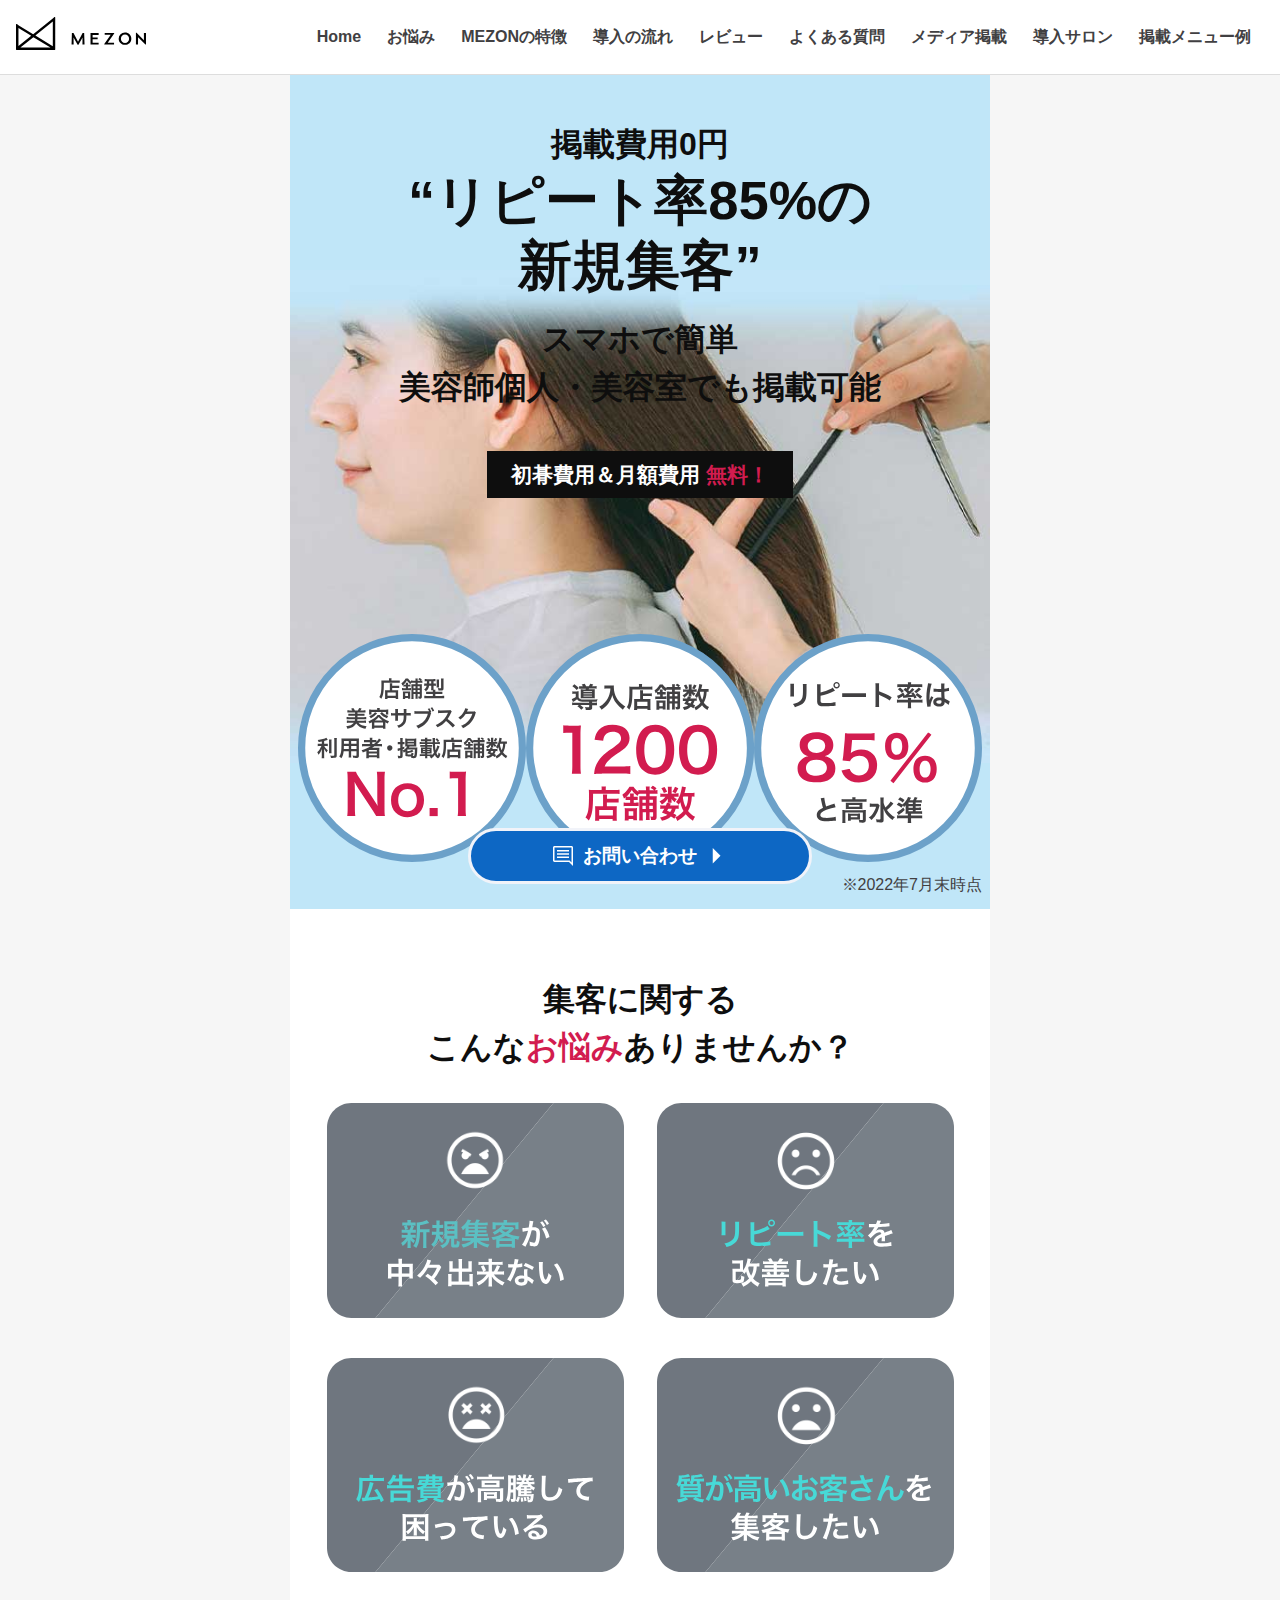
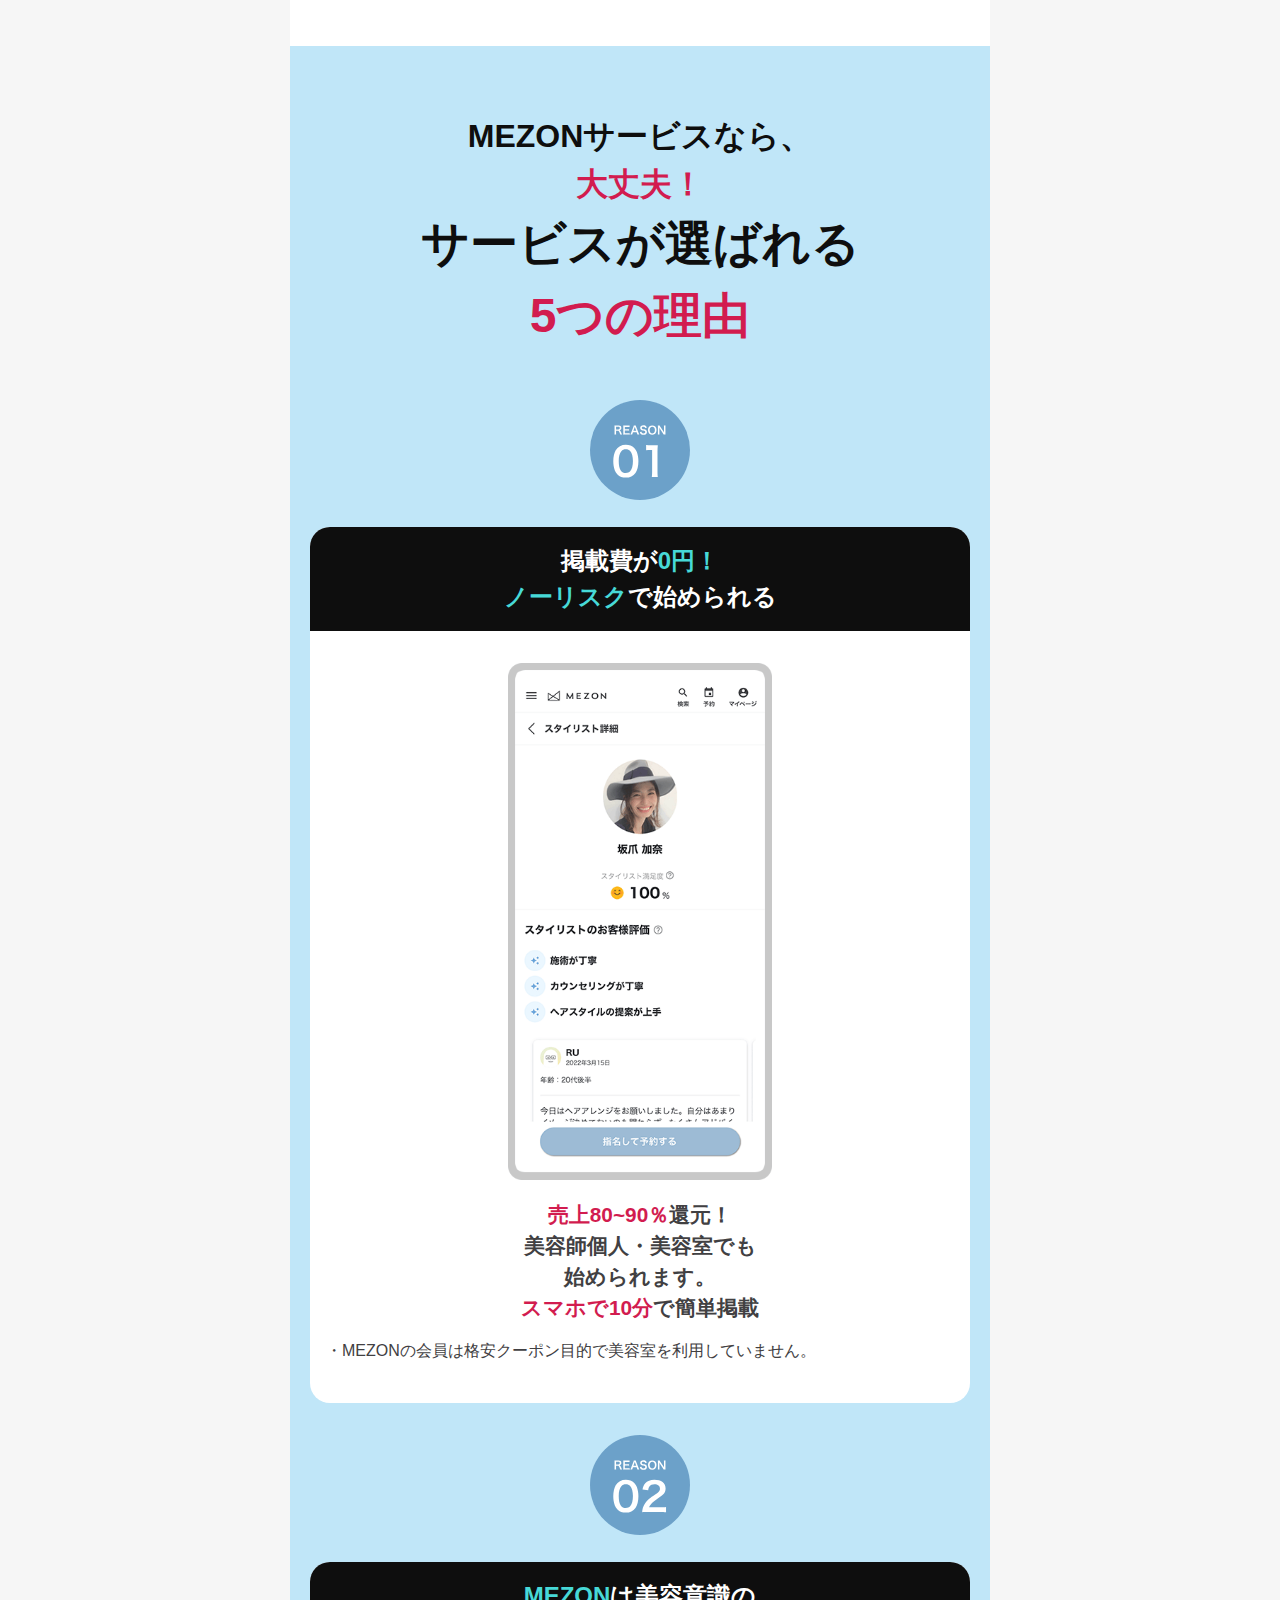
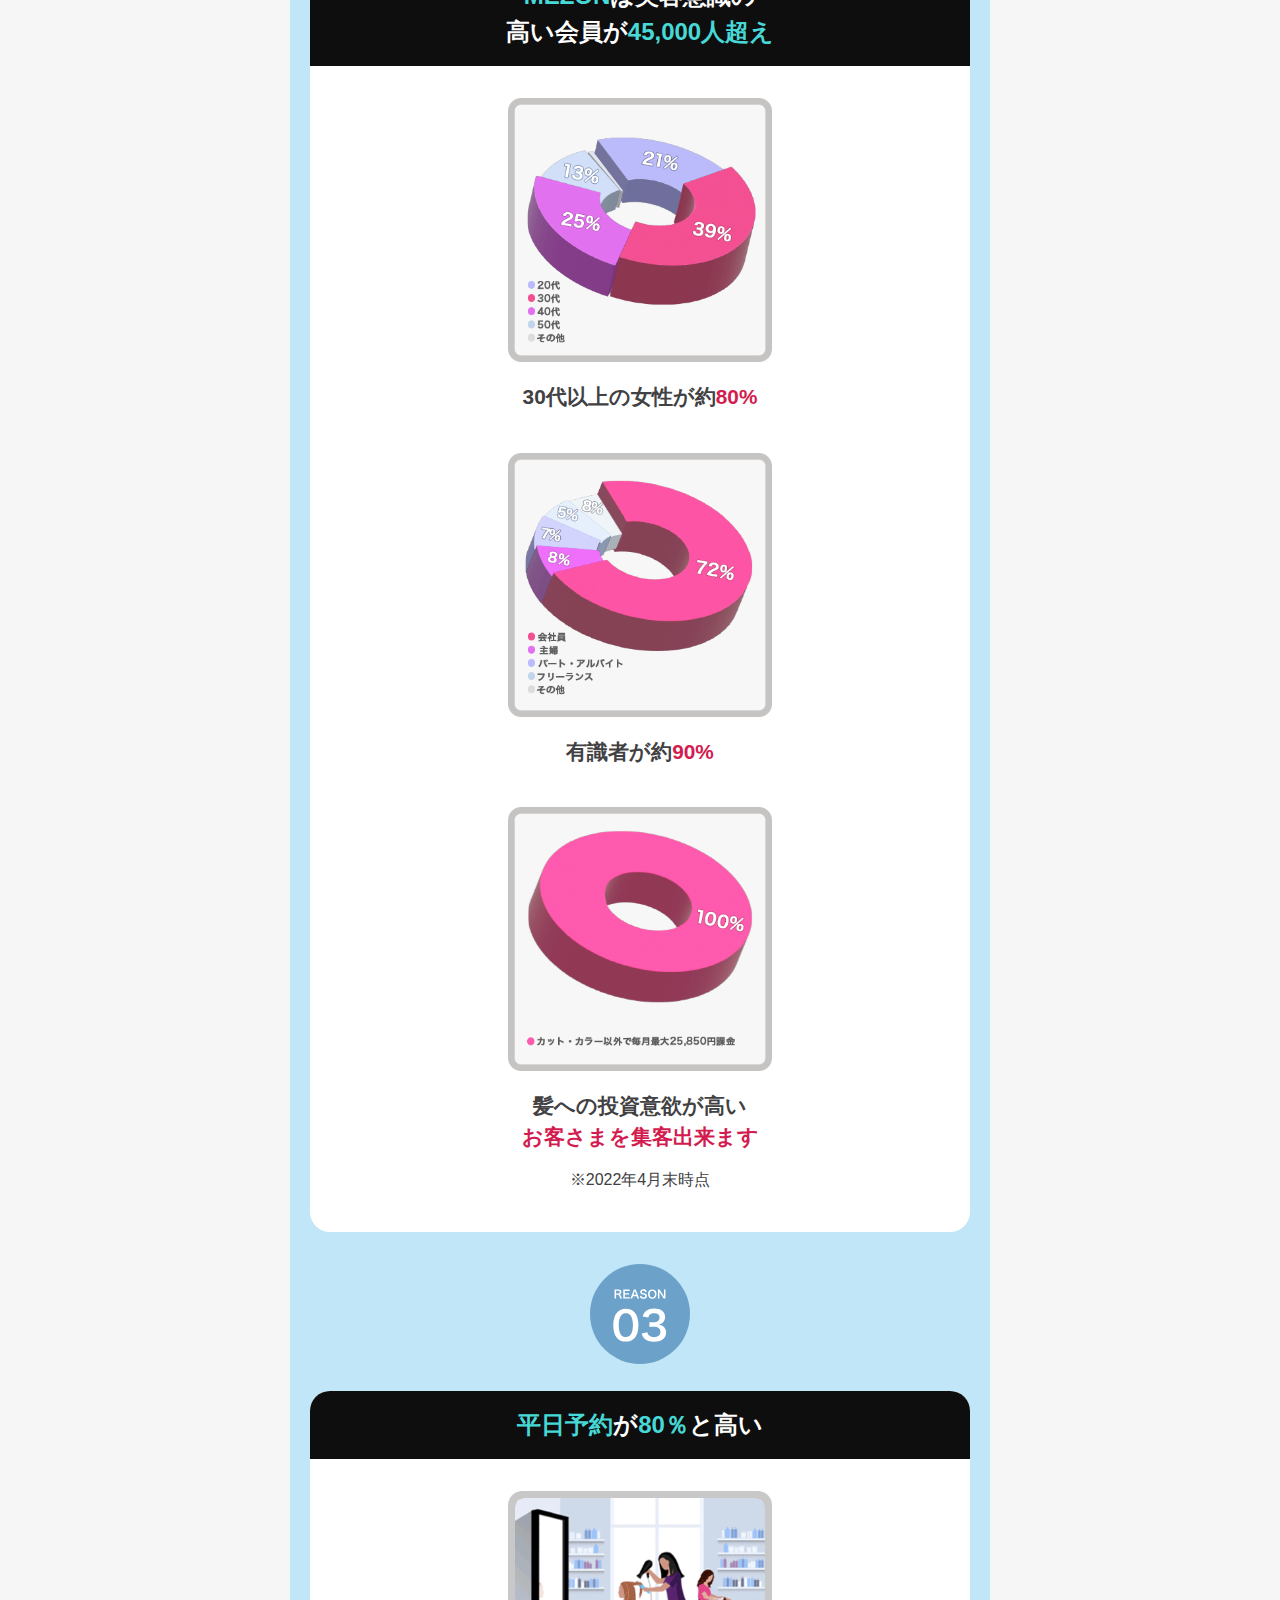
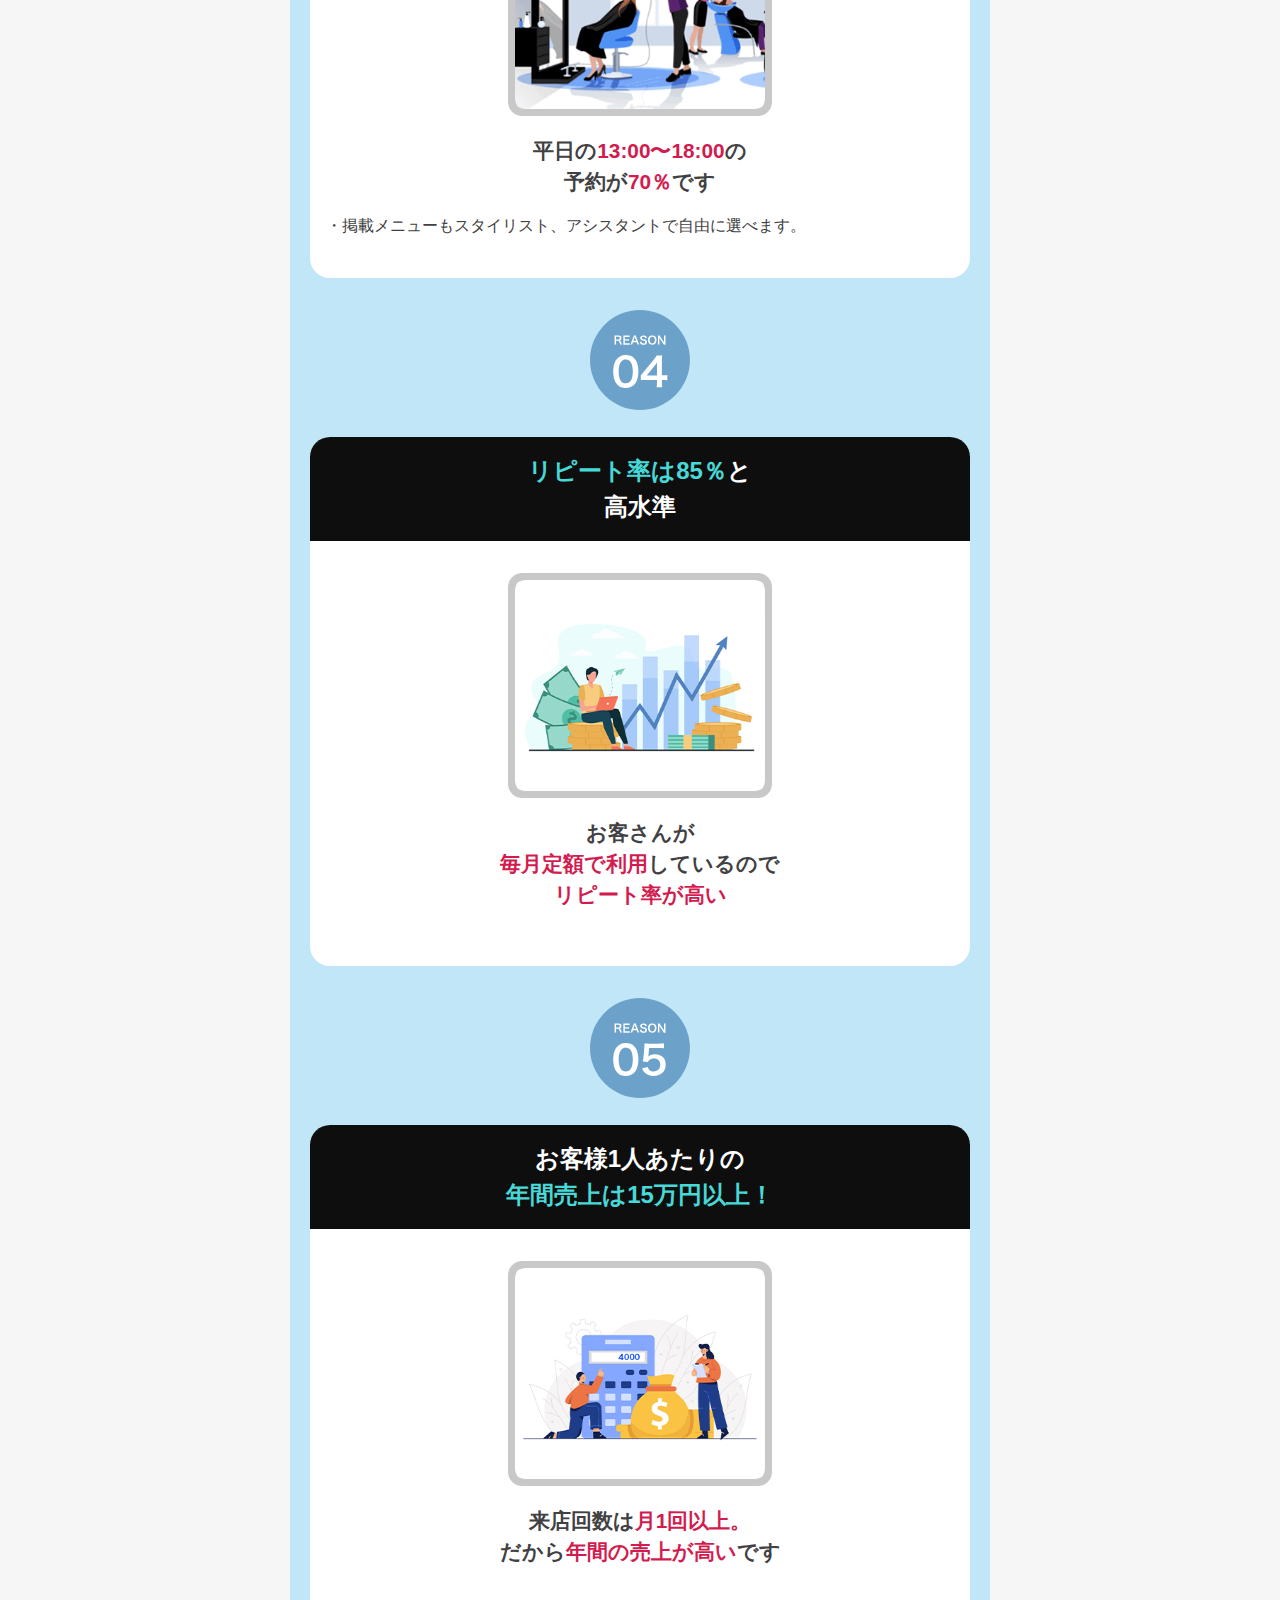
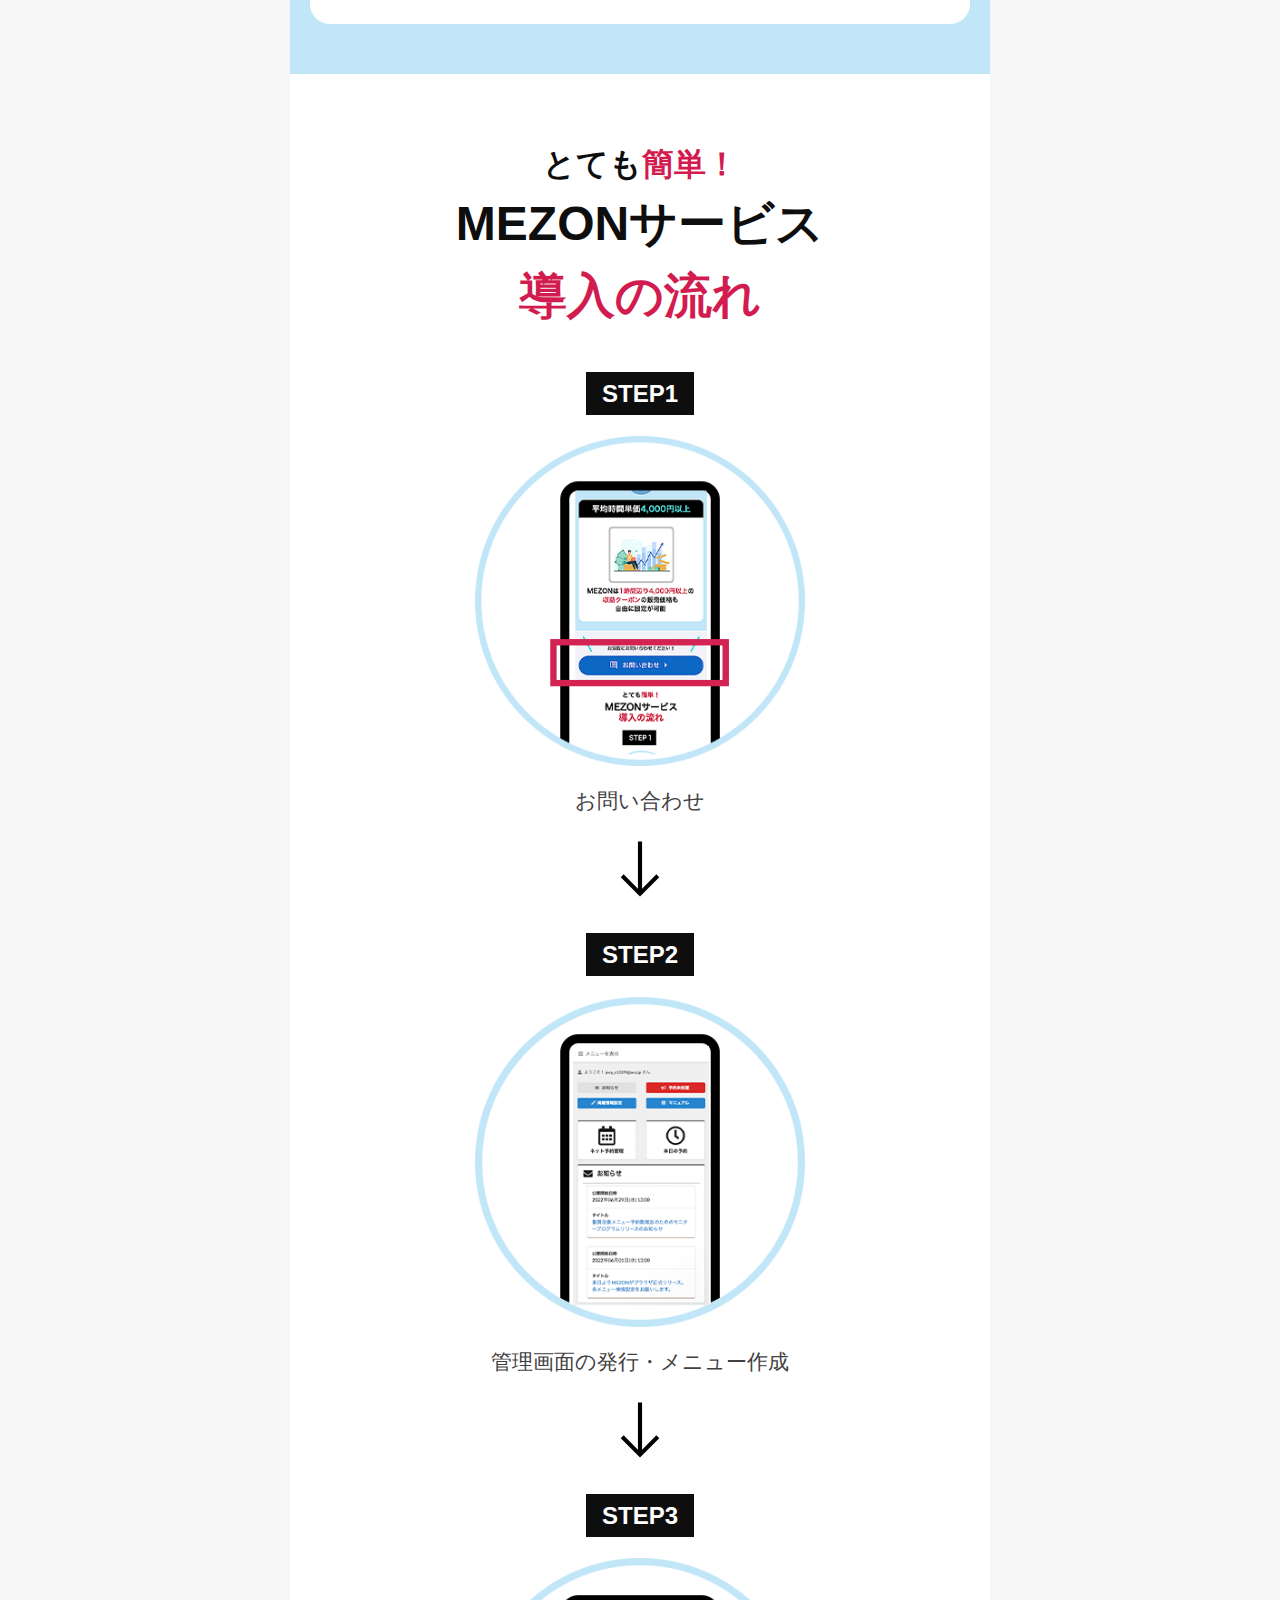
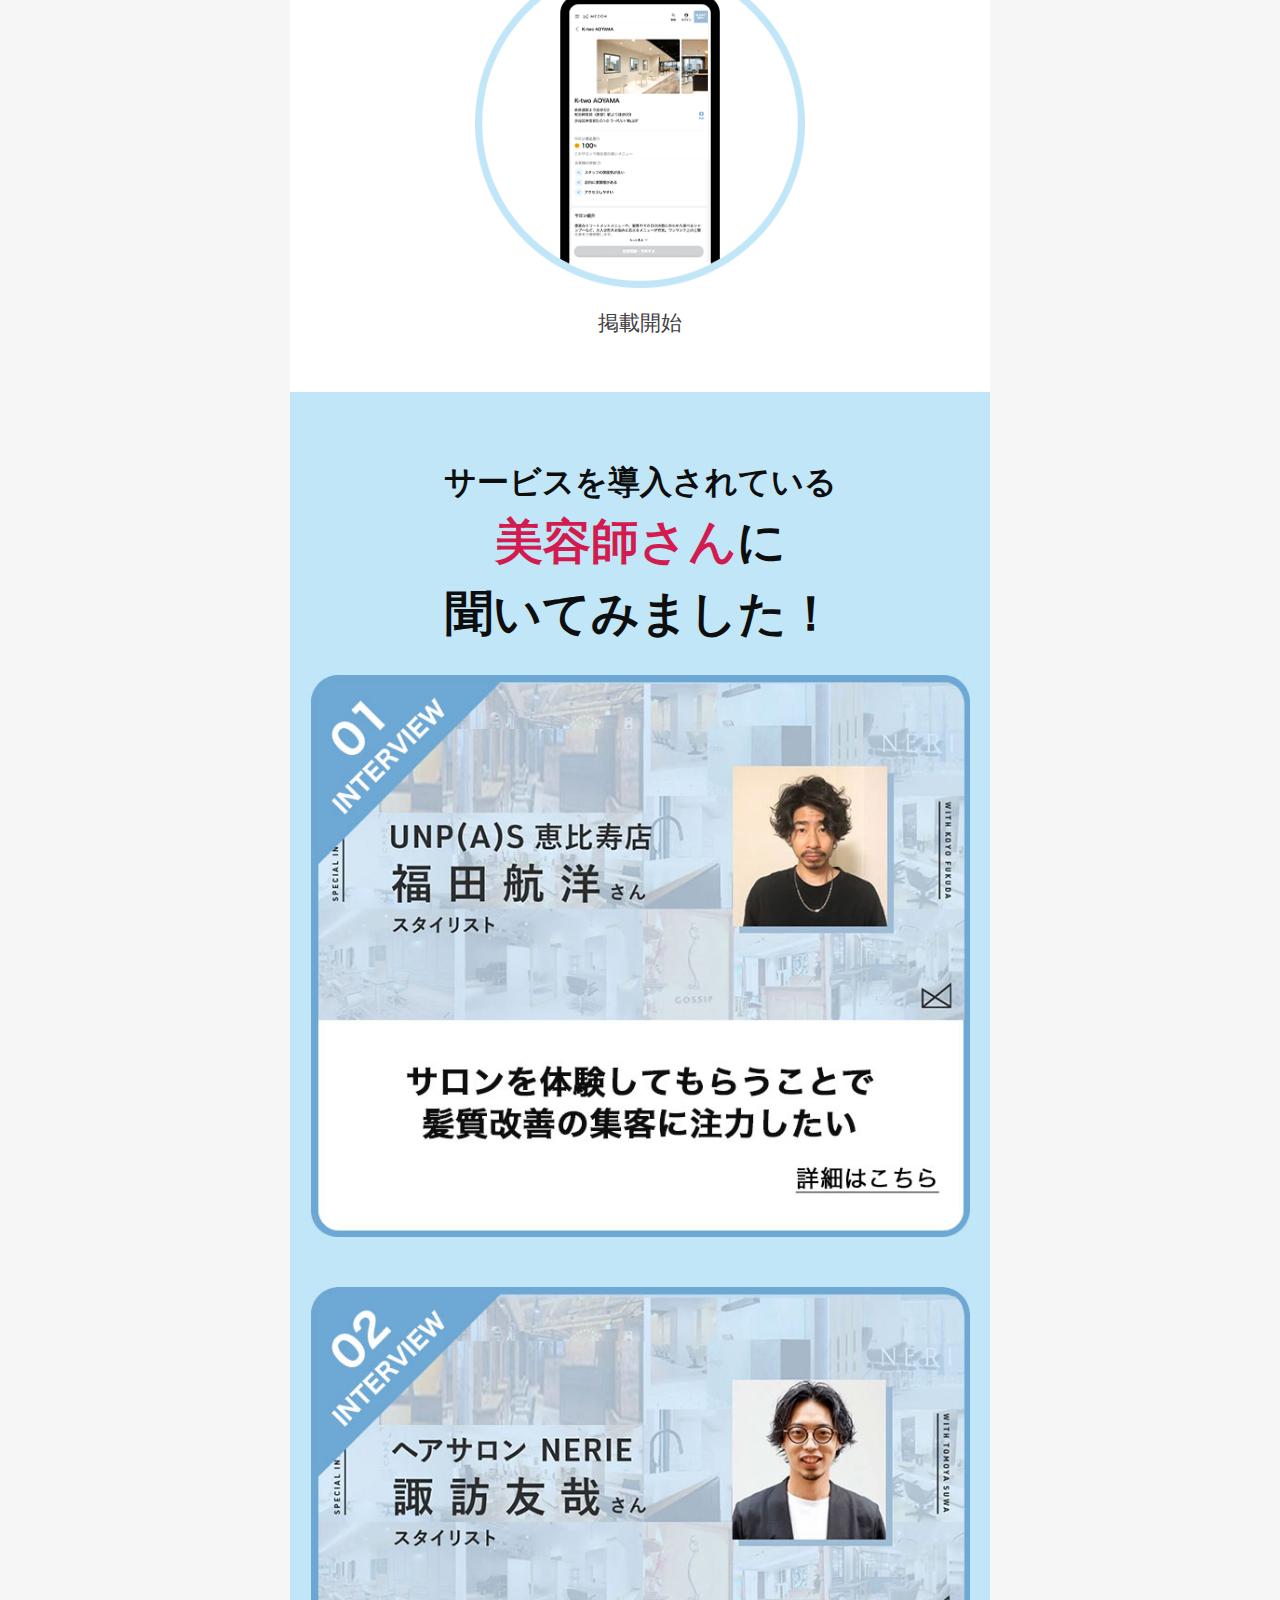
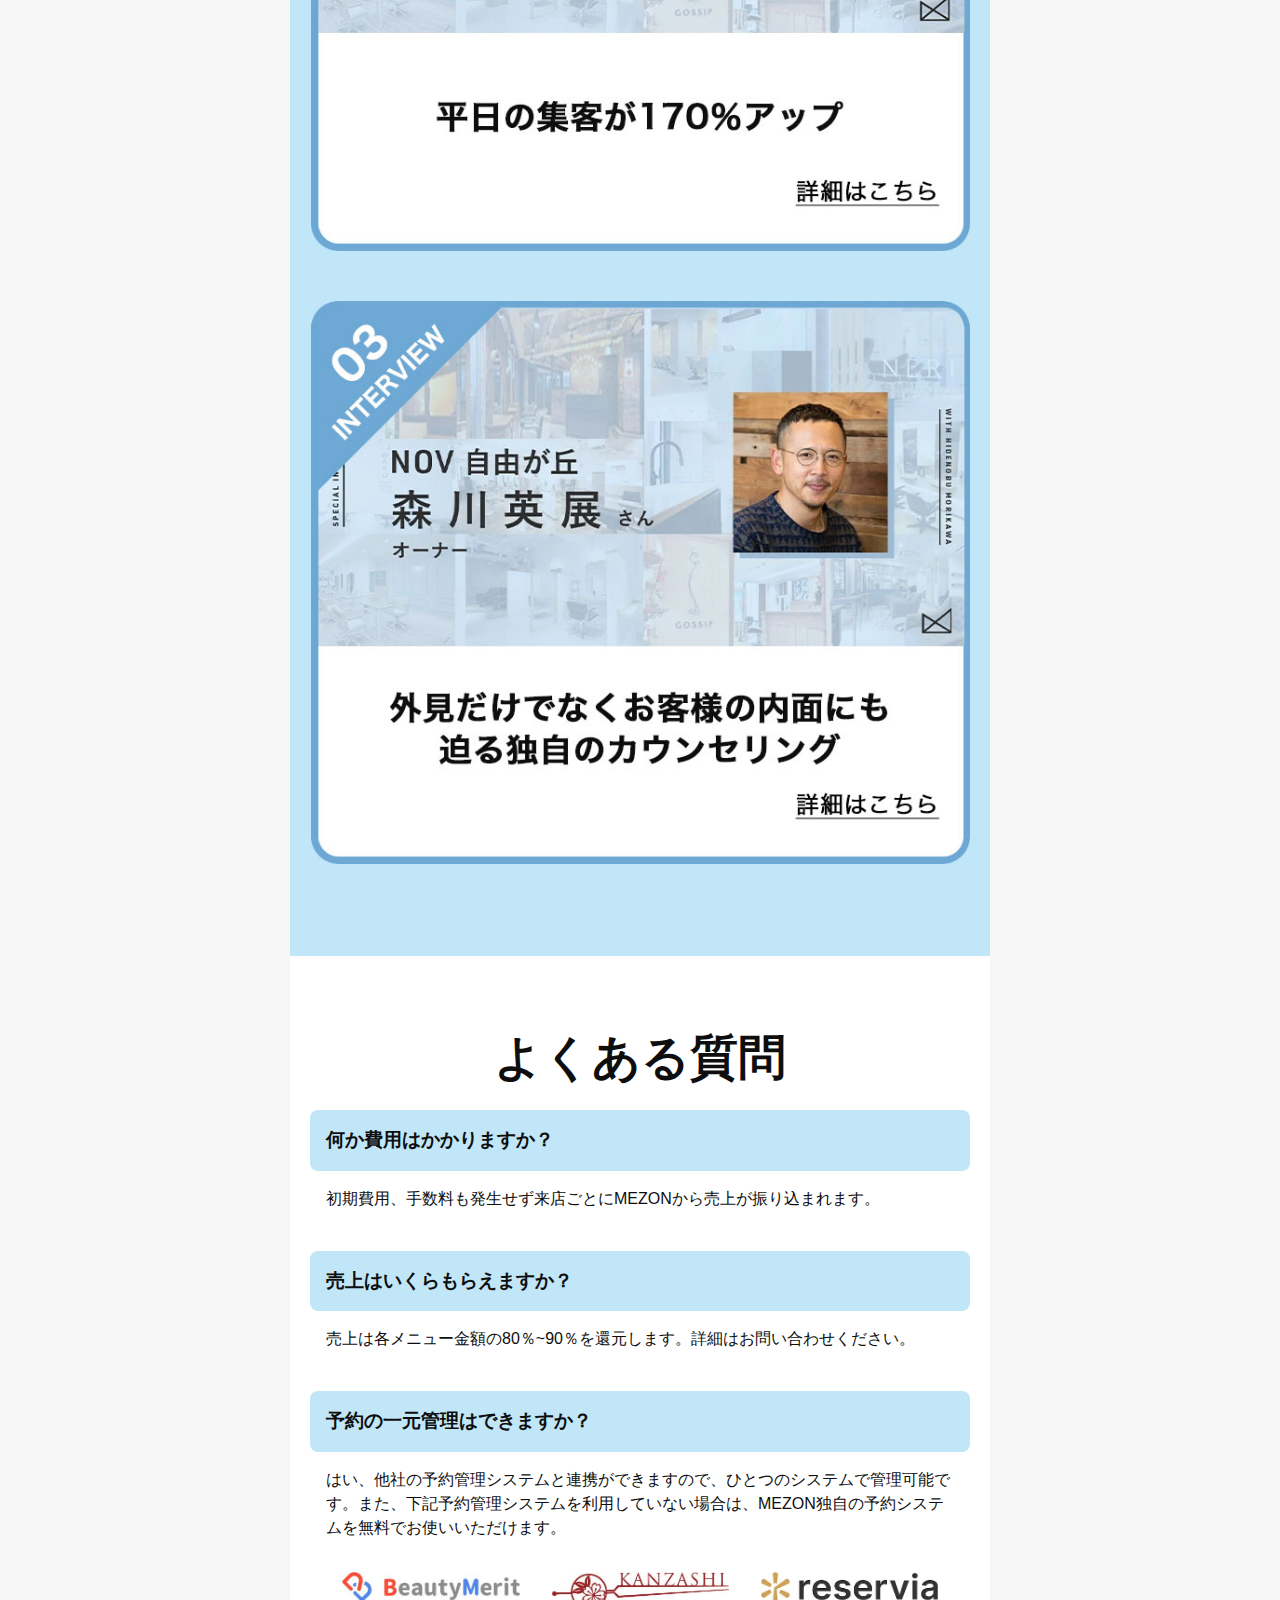
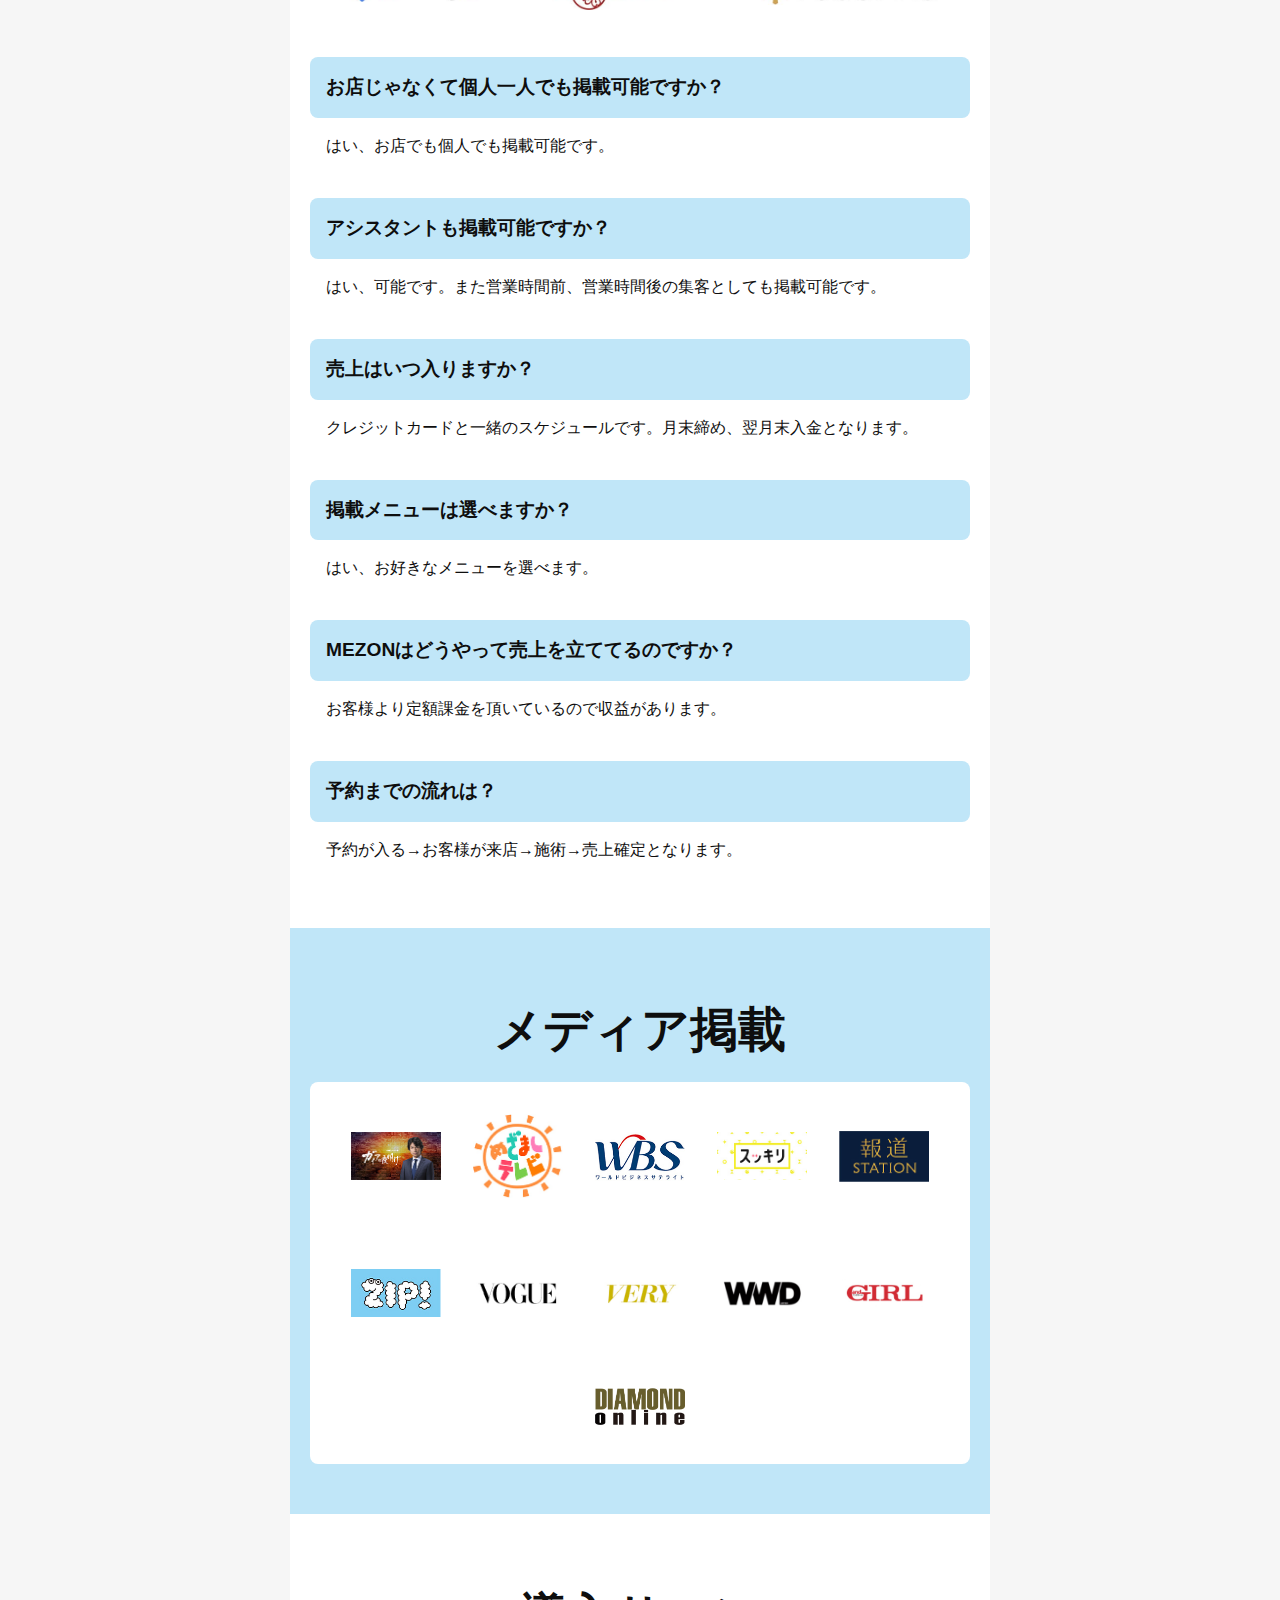
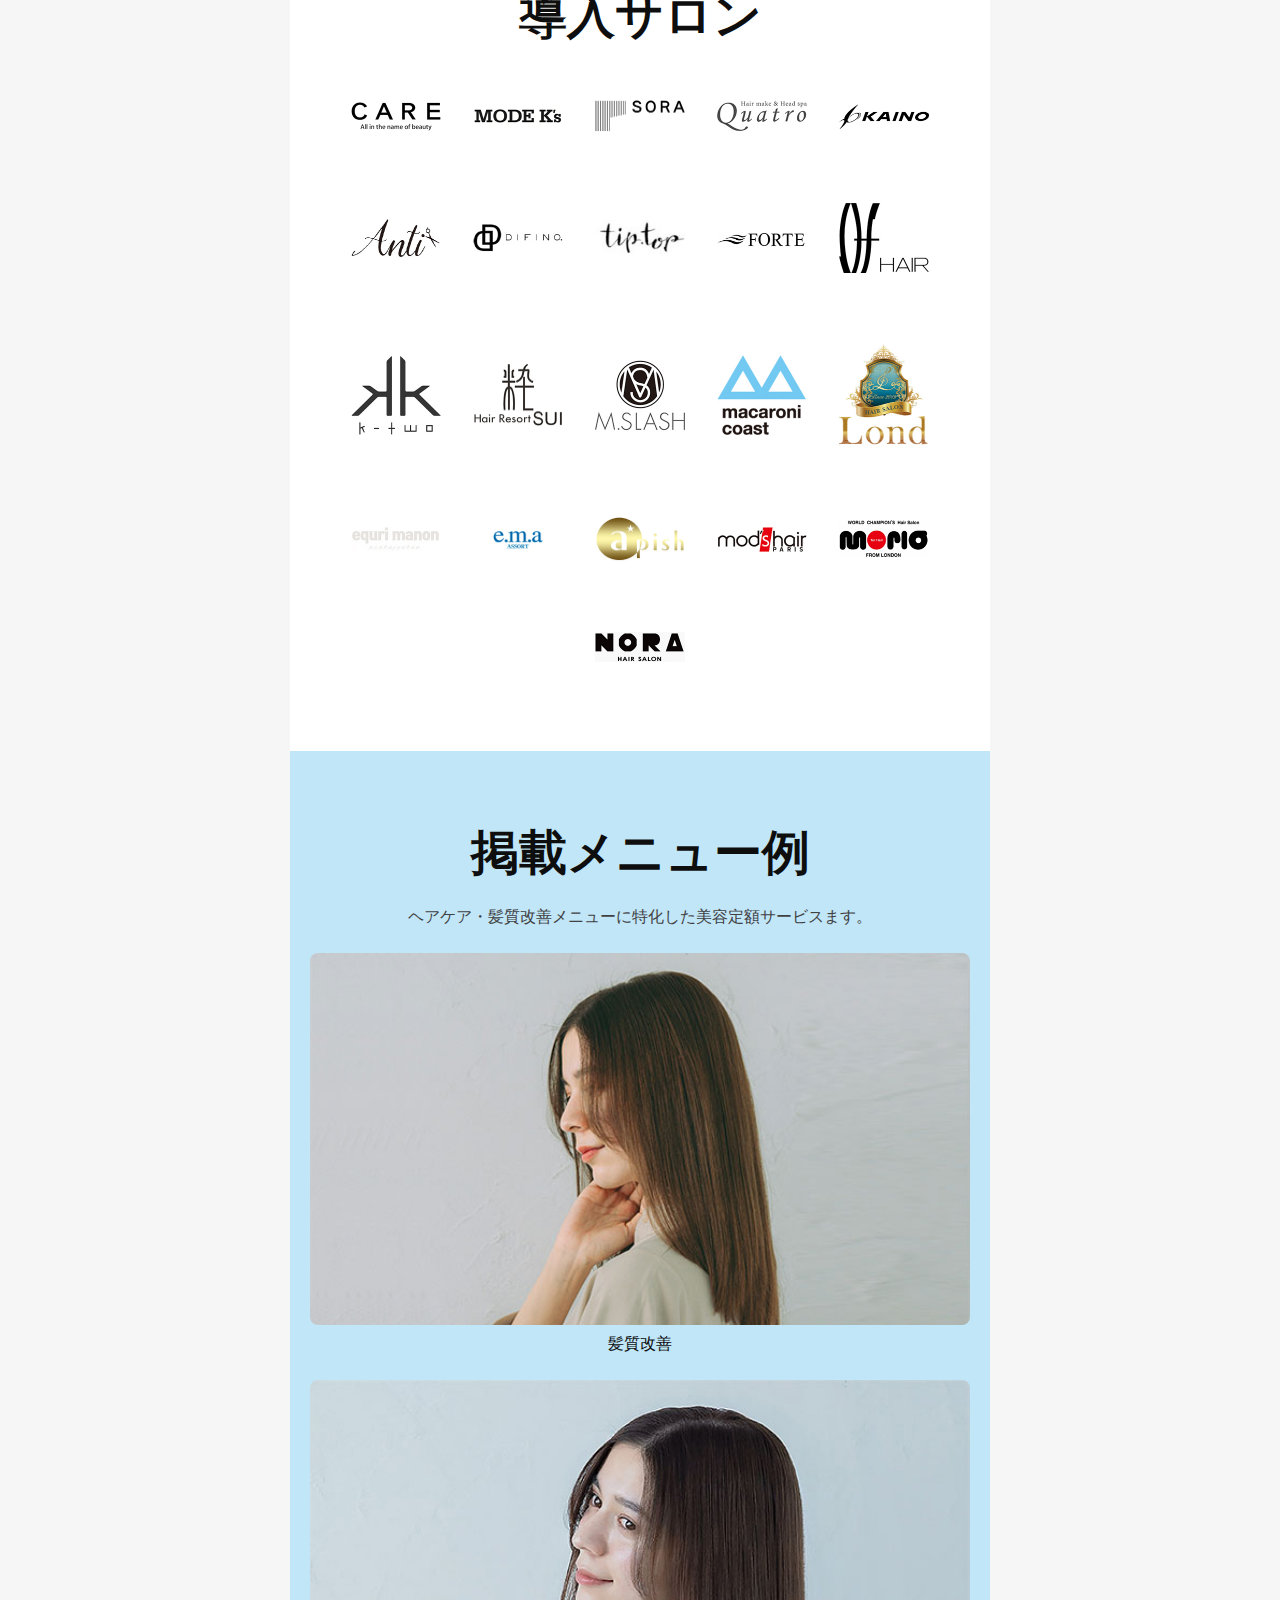
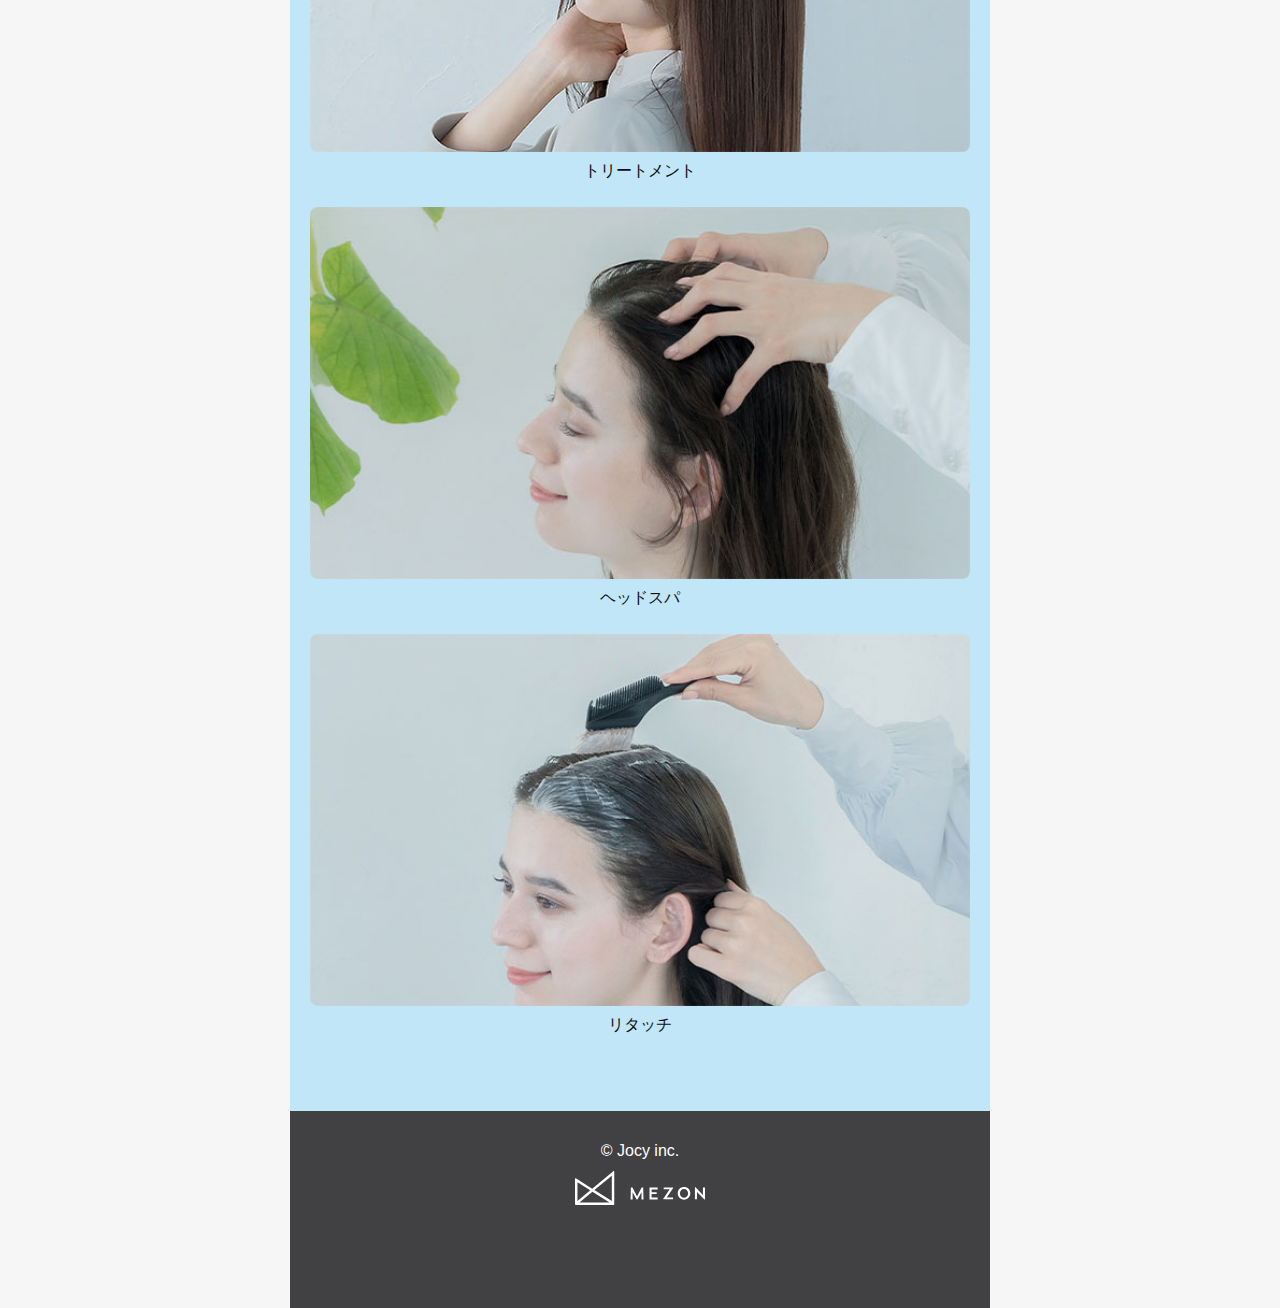
==== commit f4fb0ad6: "first commit" ====
--- a/index01.html
+++ b/index01.html
@@ -115,7 +115,7 @@
               <h2><span class="accent-g">平日予約</span>が<span class="accent-g">80％</span>と高い</h2>
               <img src="imgs/features03.png" alt="平日予約が80％と高い" class="main">
               <p class="summary">
-                平日の<span class="accent">3:00〜18:00</span>の<br>予約が<span class="accent">70％</span>です
+                平日の<span class="accent">13:00〜18:00</span>の<br>予約が<span class="accent">70％</span>です
               </p>
               <p class="con">
                 ・掲載メニューもスタイリスト、アシスタントで自由に選べます。
@@ -142,7 +142,7 @@
               <h2>お客様1人あたりの<br><span class="accent-g">年間売上は15万円以上！</span></h2>
               <img src="imgs/features05.png" alt="平均時間単価4,000円以上" class="main">
               <p class="summary">
-                来店回数は<span class="accent">1回以上。</span><br>だから<span class="accent">年間の売上が高い</span>です
+                来店回数は<span class="accent">月1回以上。</span><br>だから<span class="accent">年間の売上が高い</span>です
               </p>
             </div>
           </div>
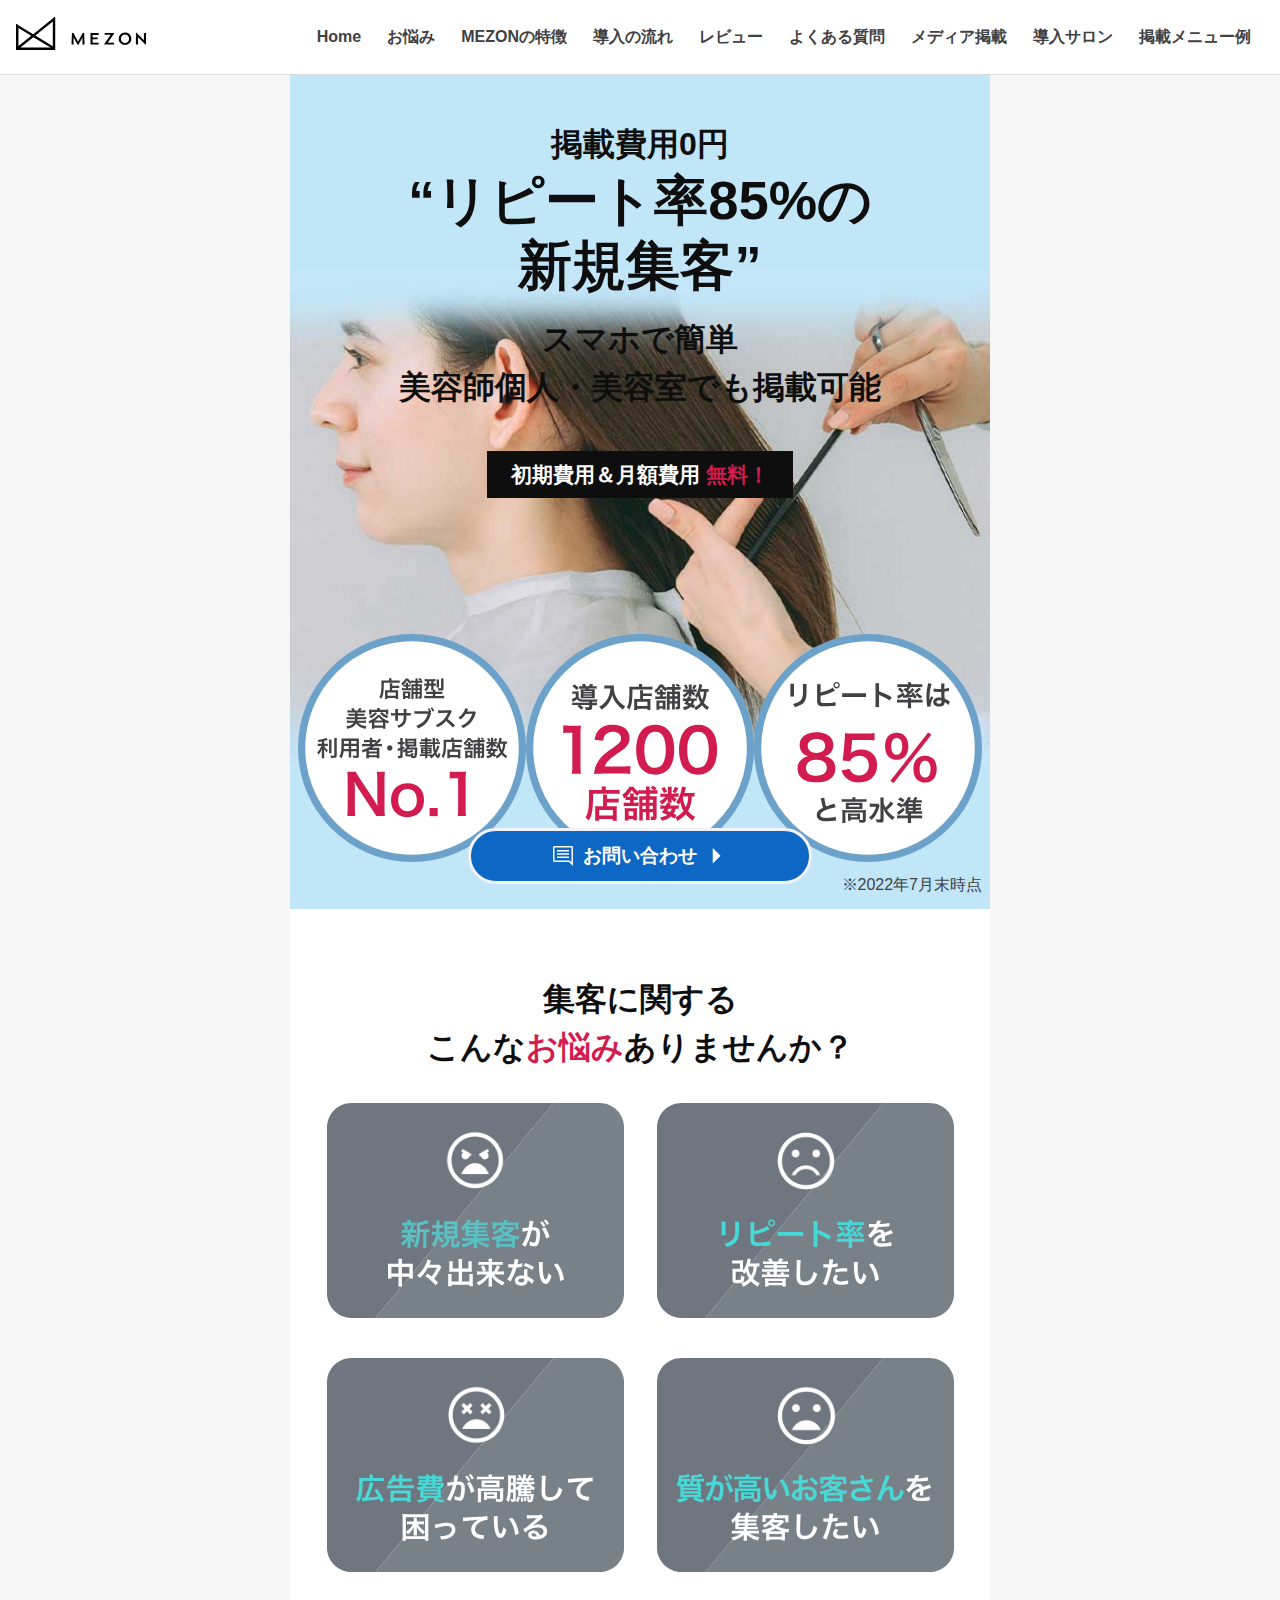
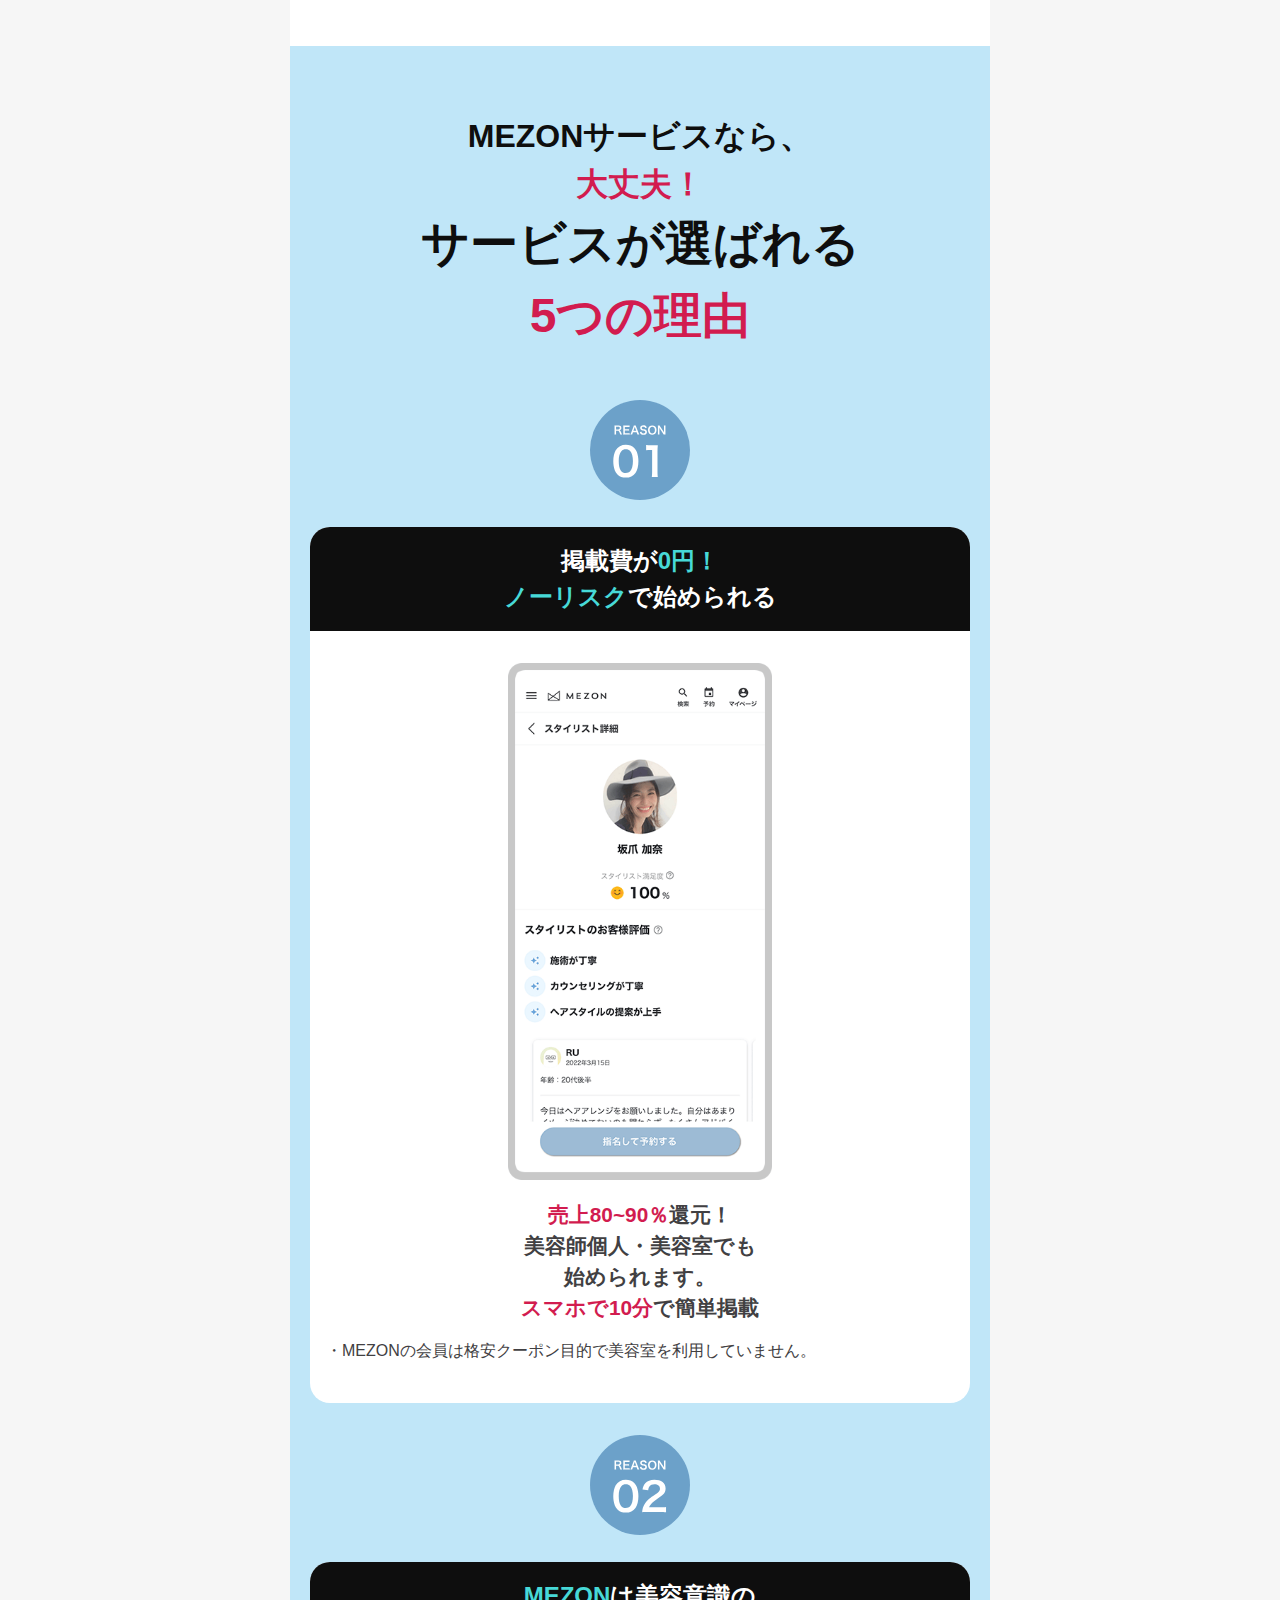
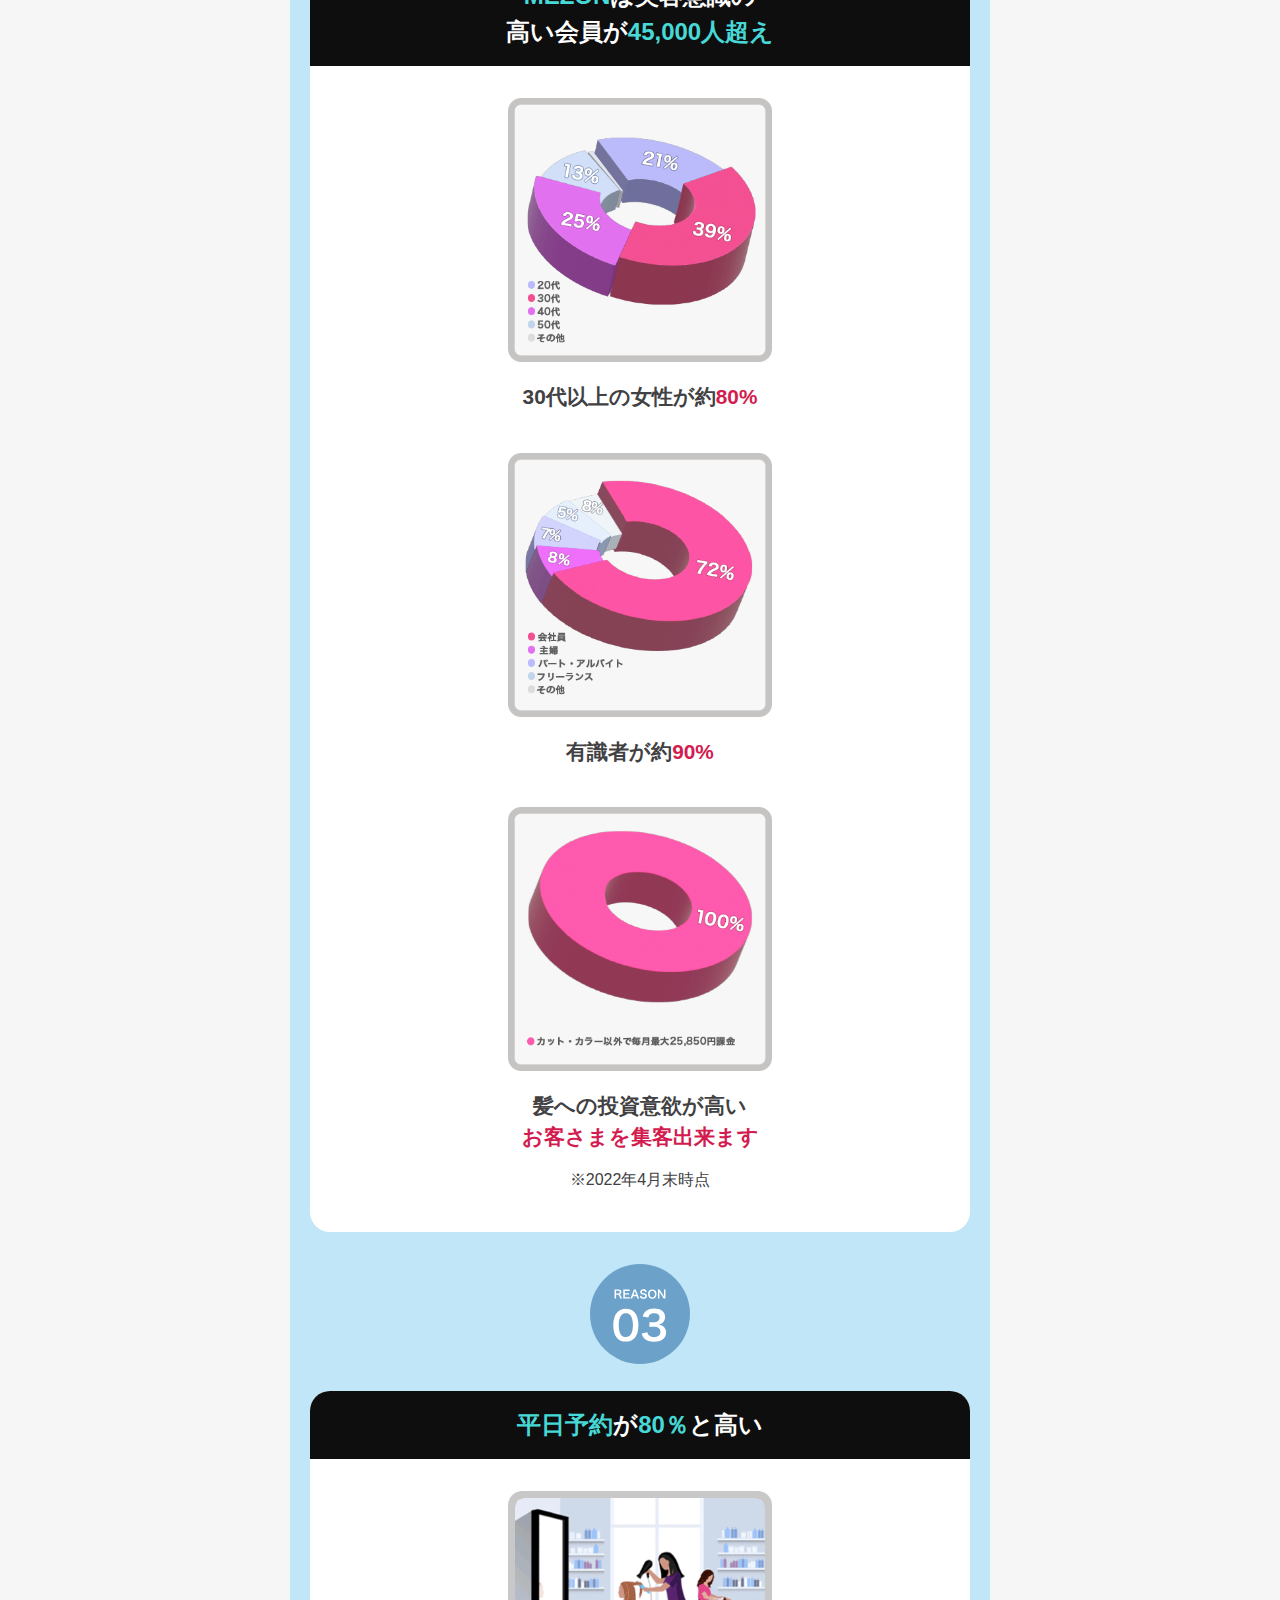
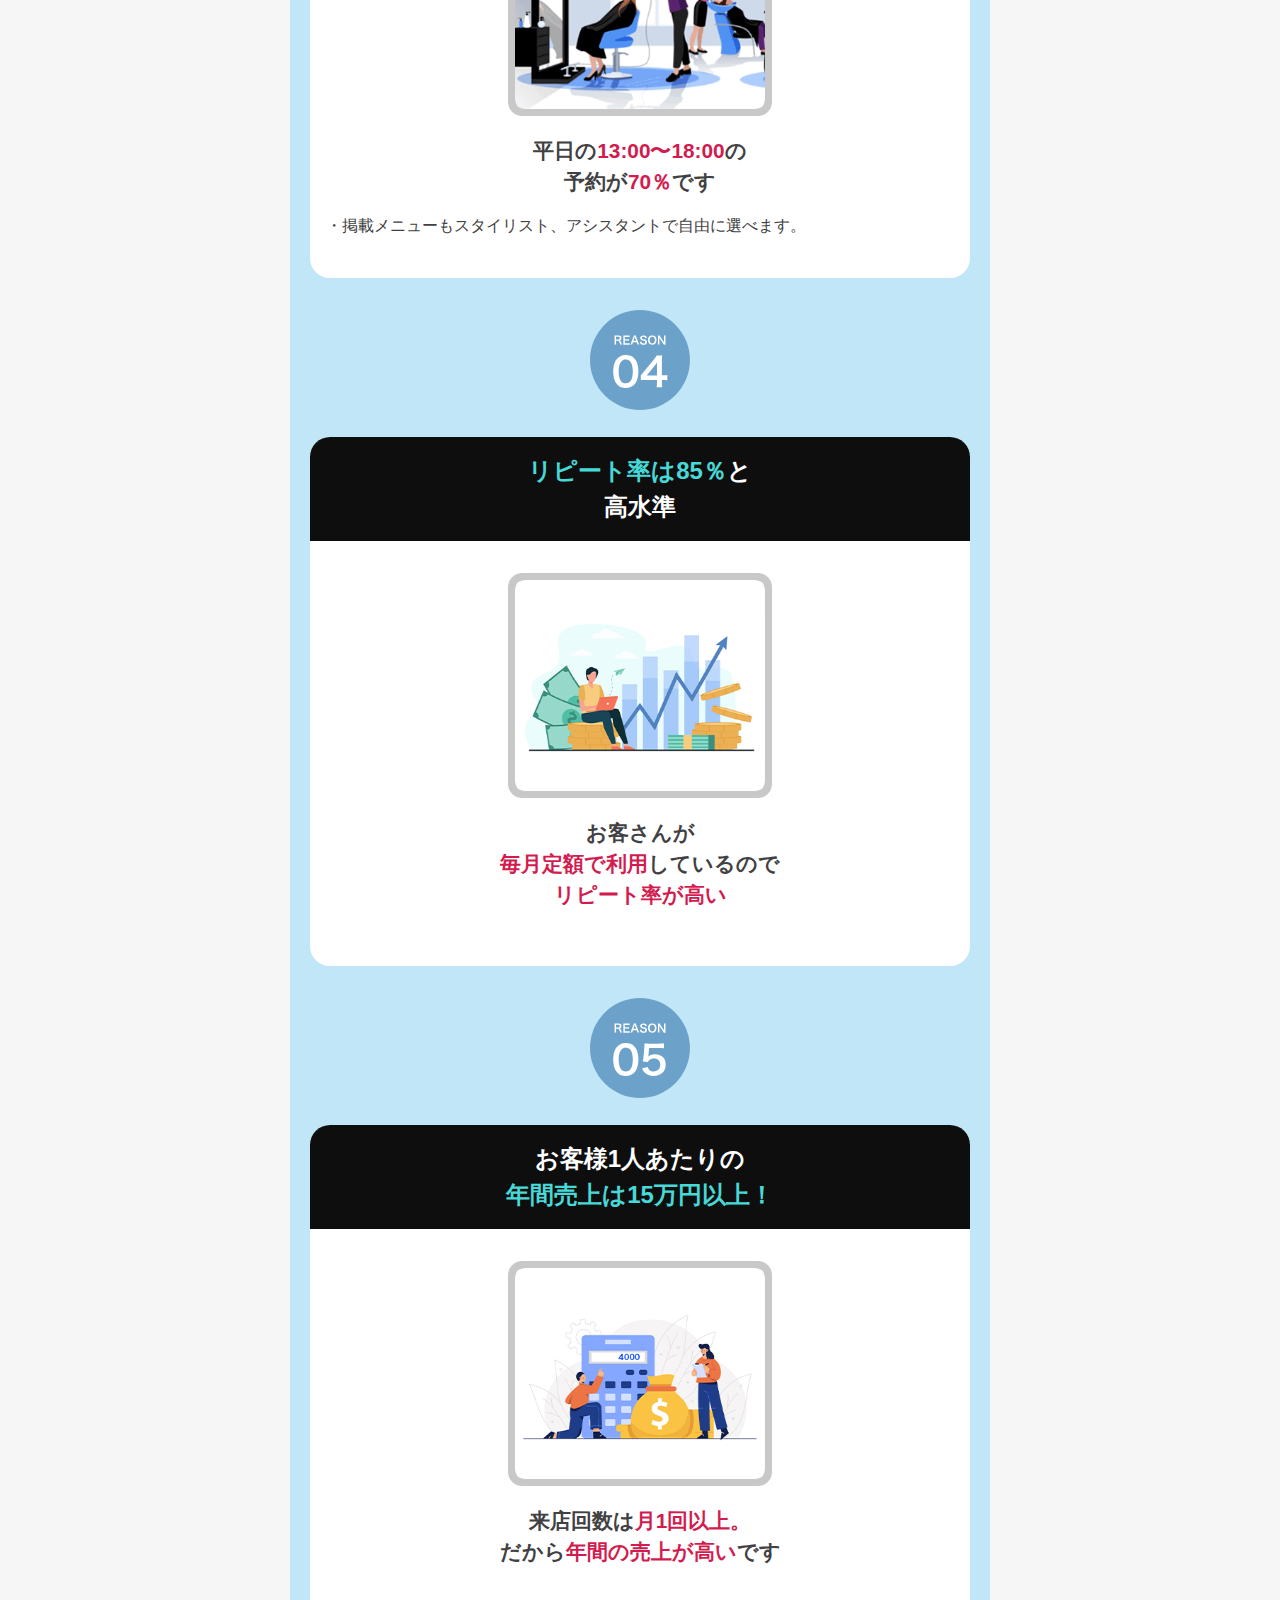
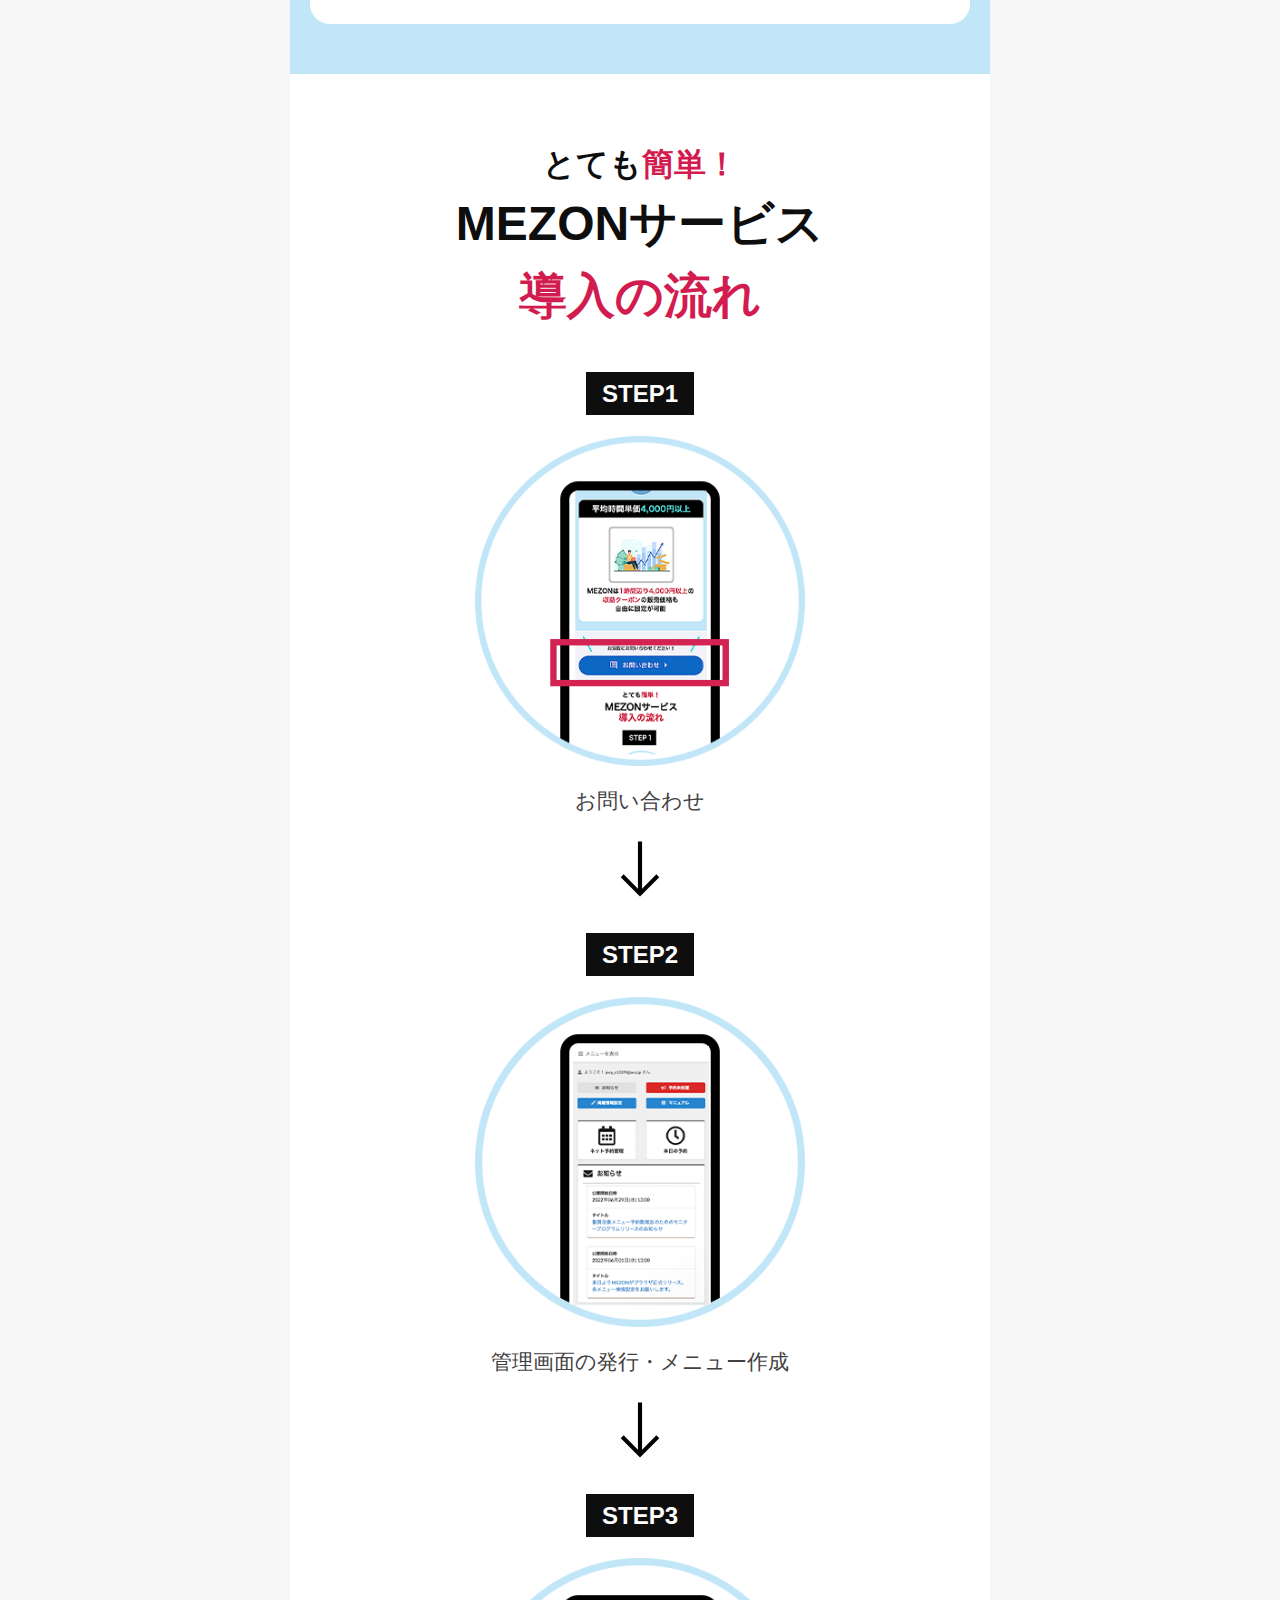
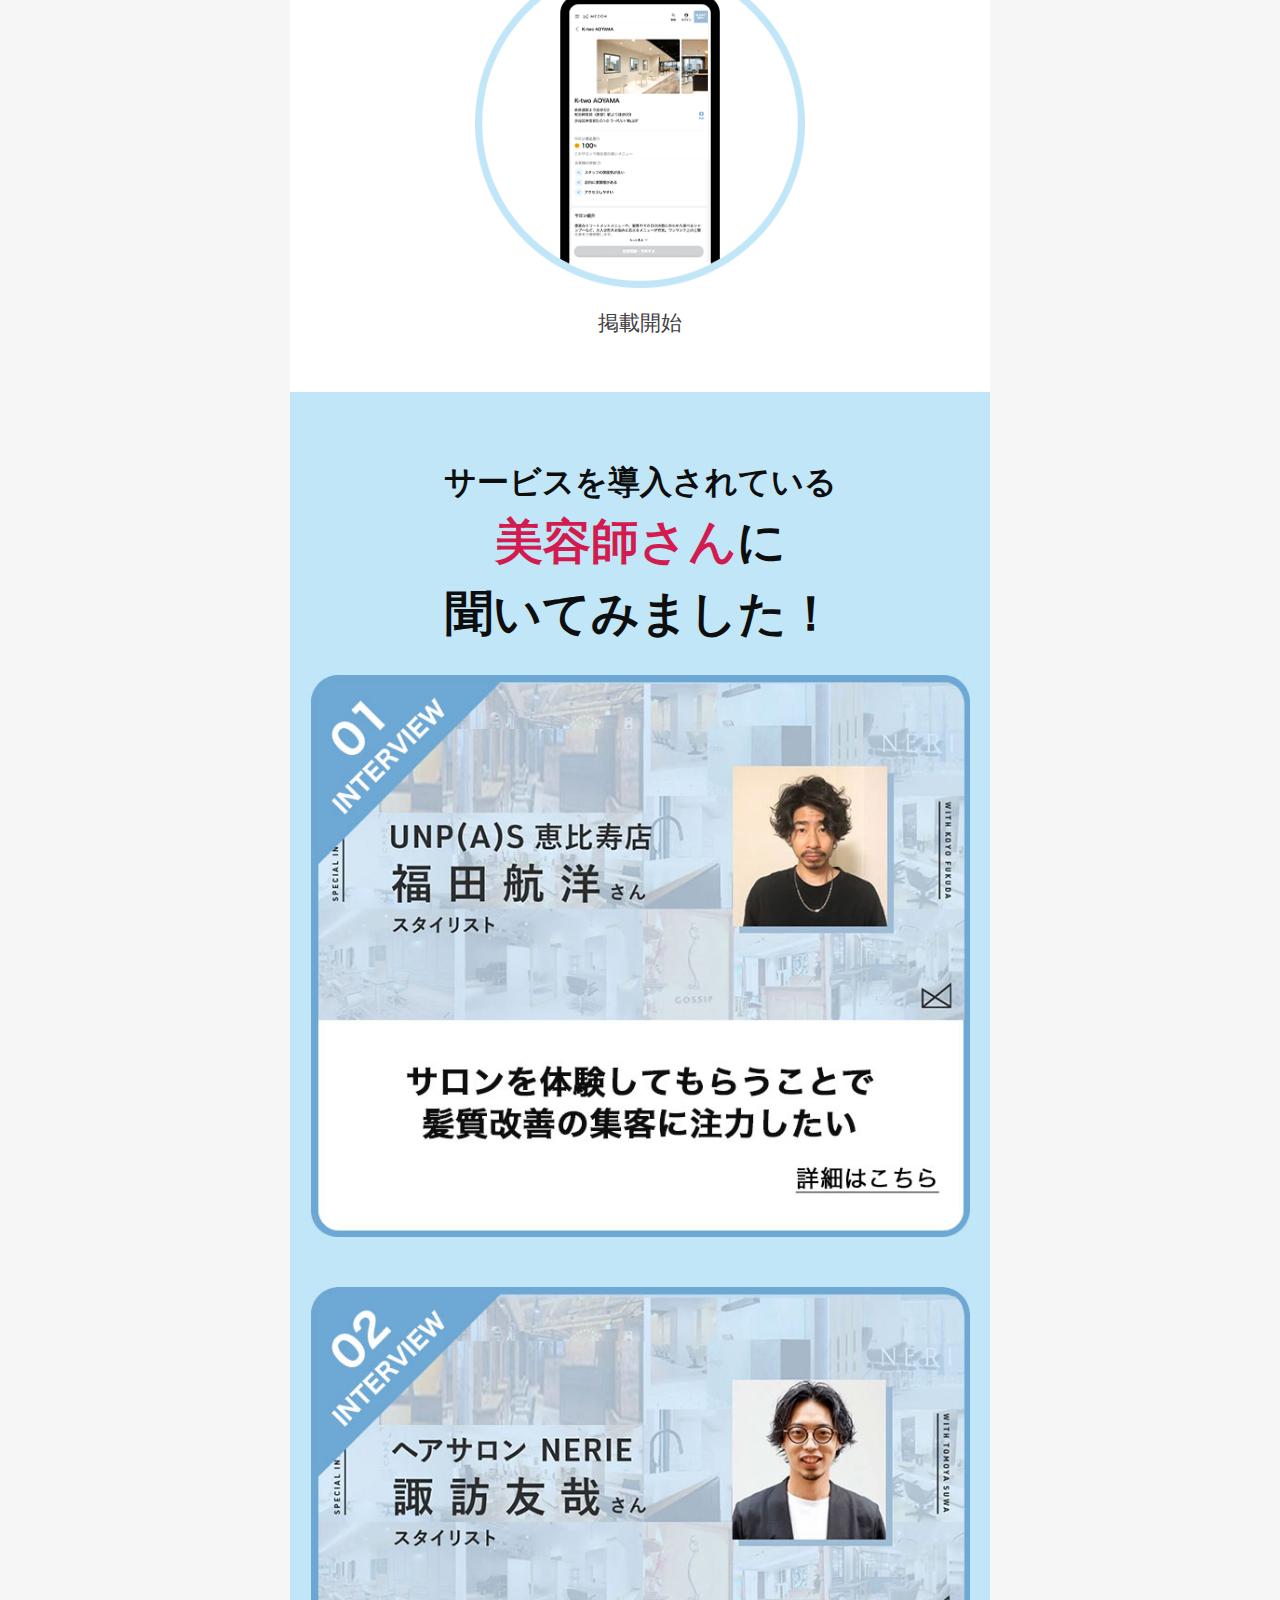
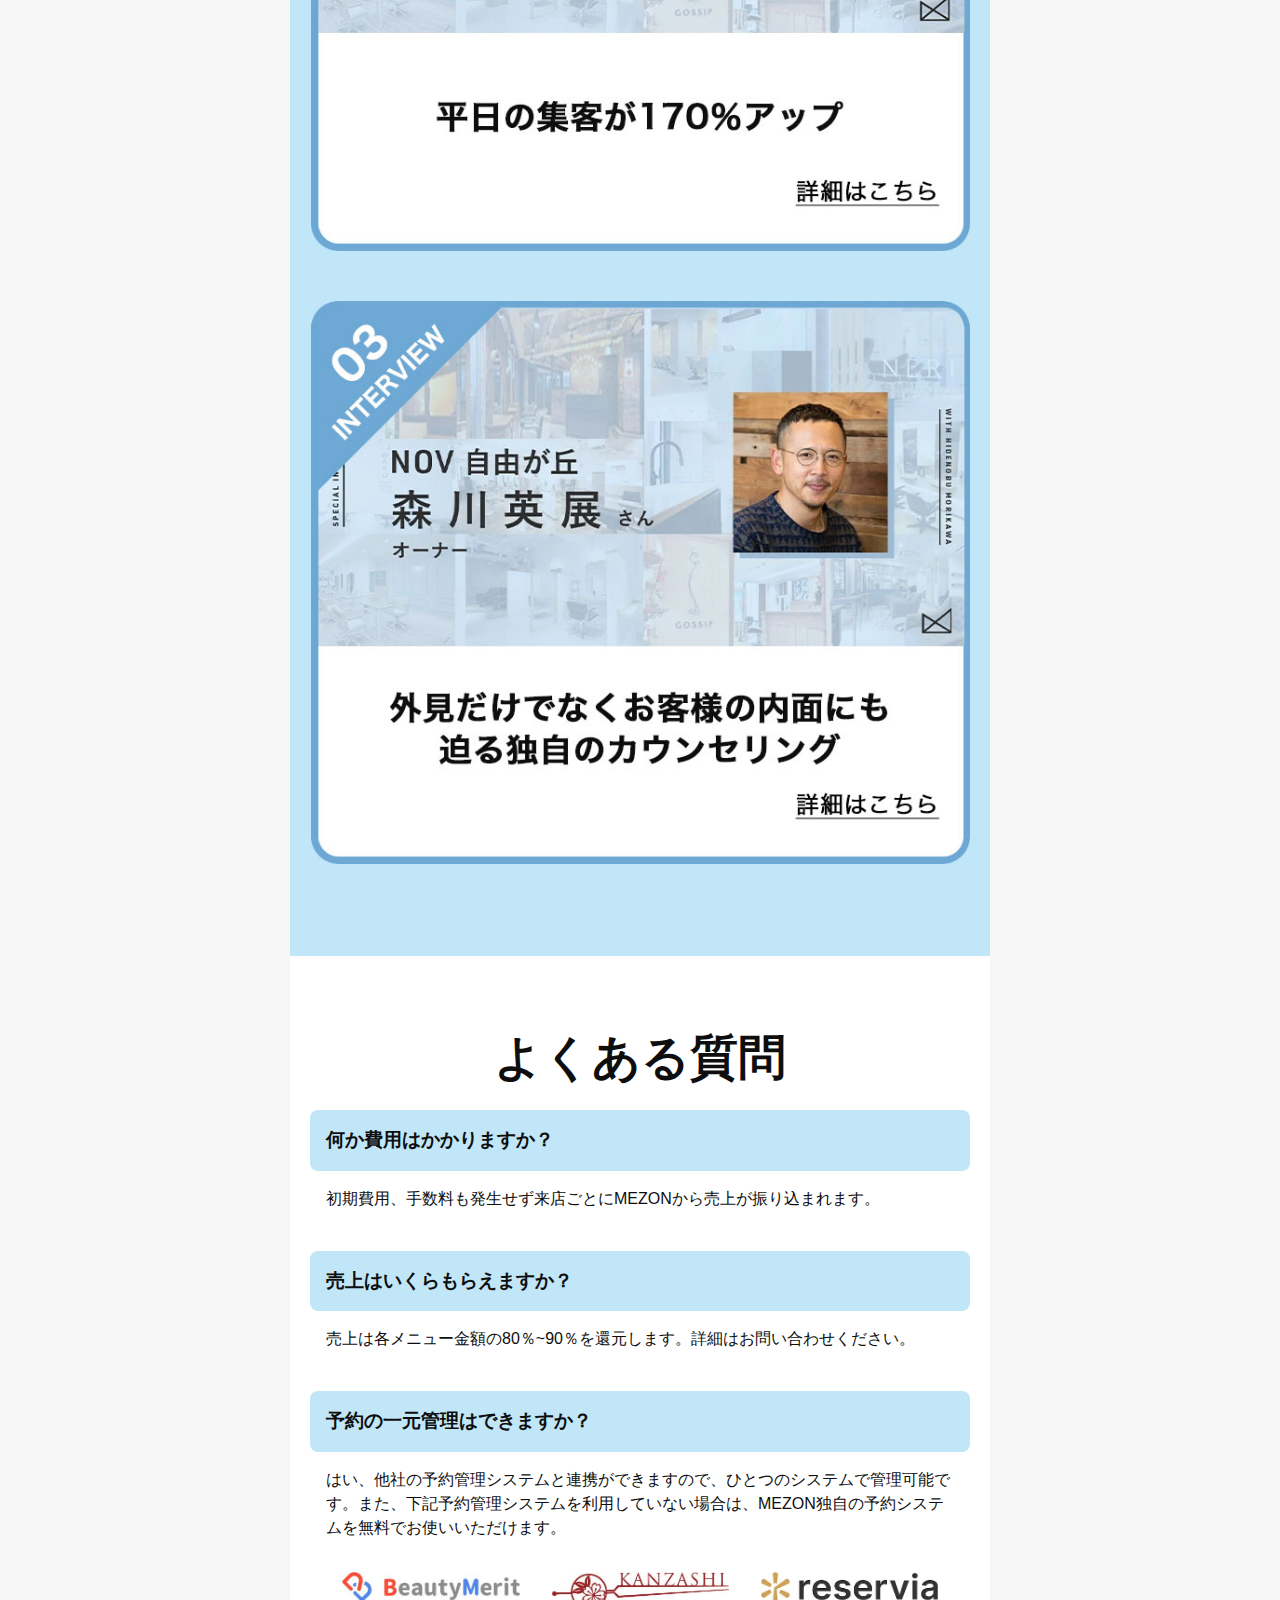
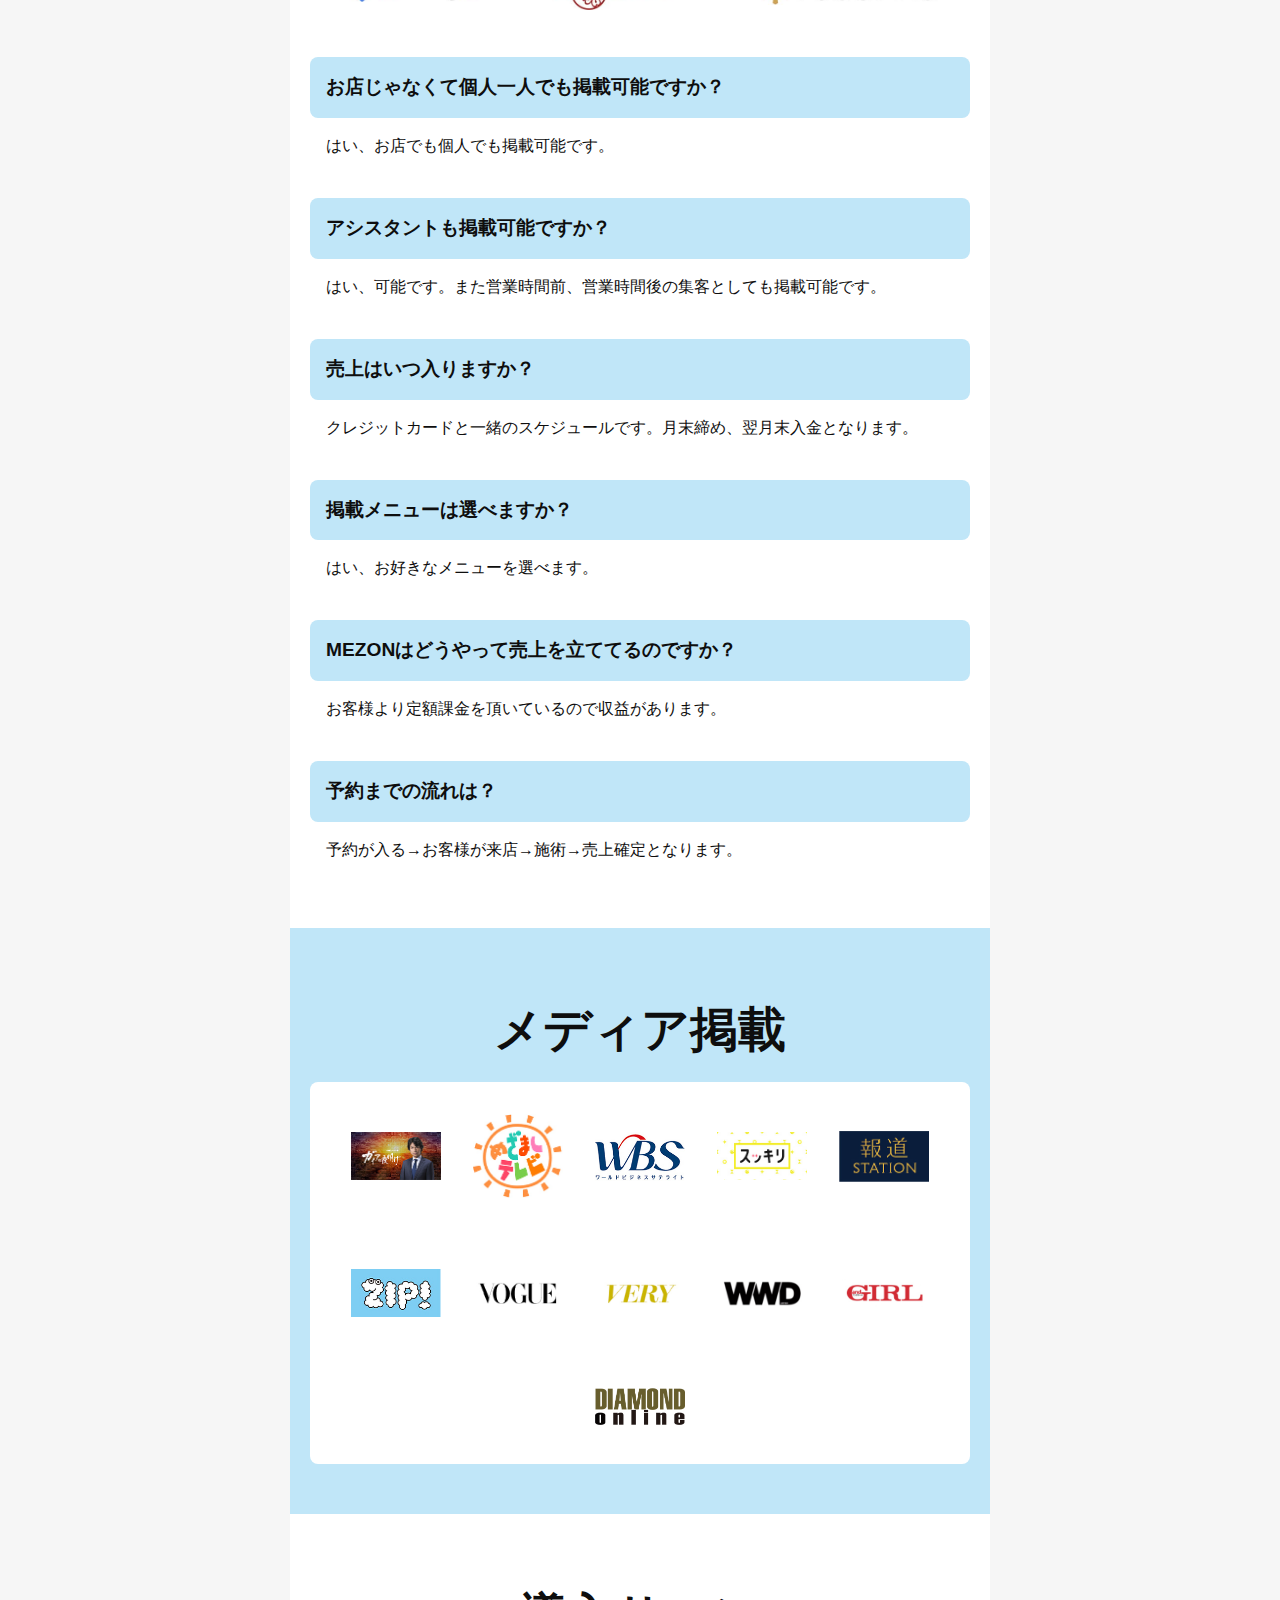
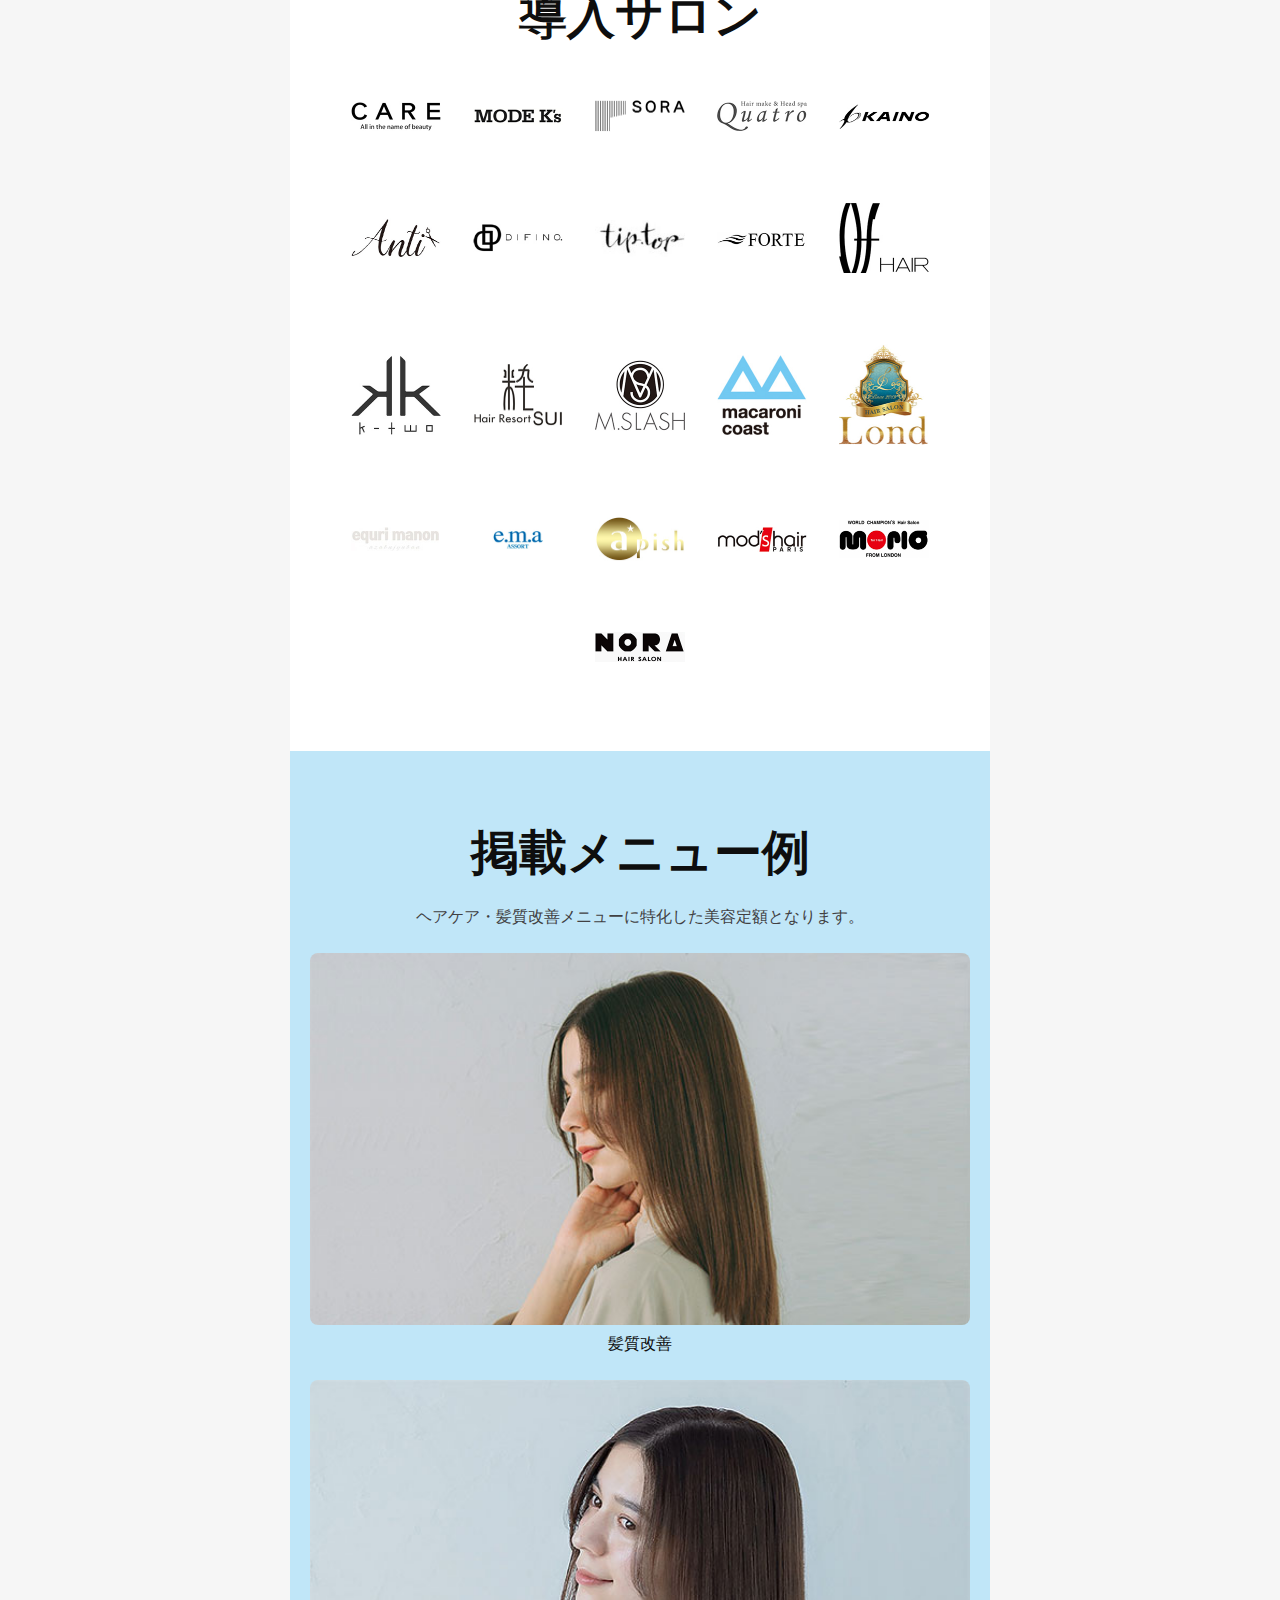
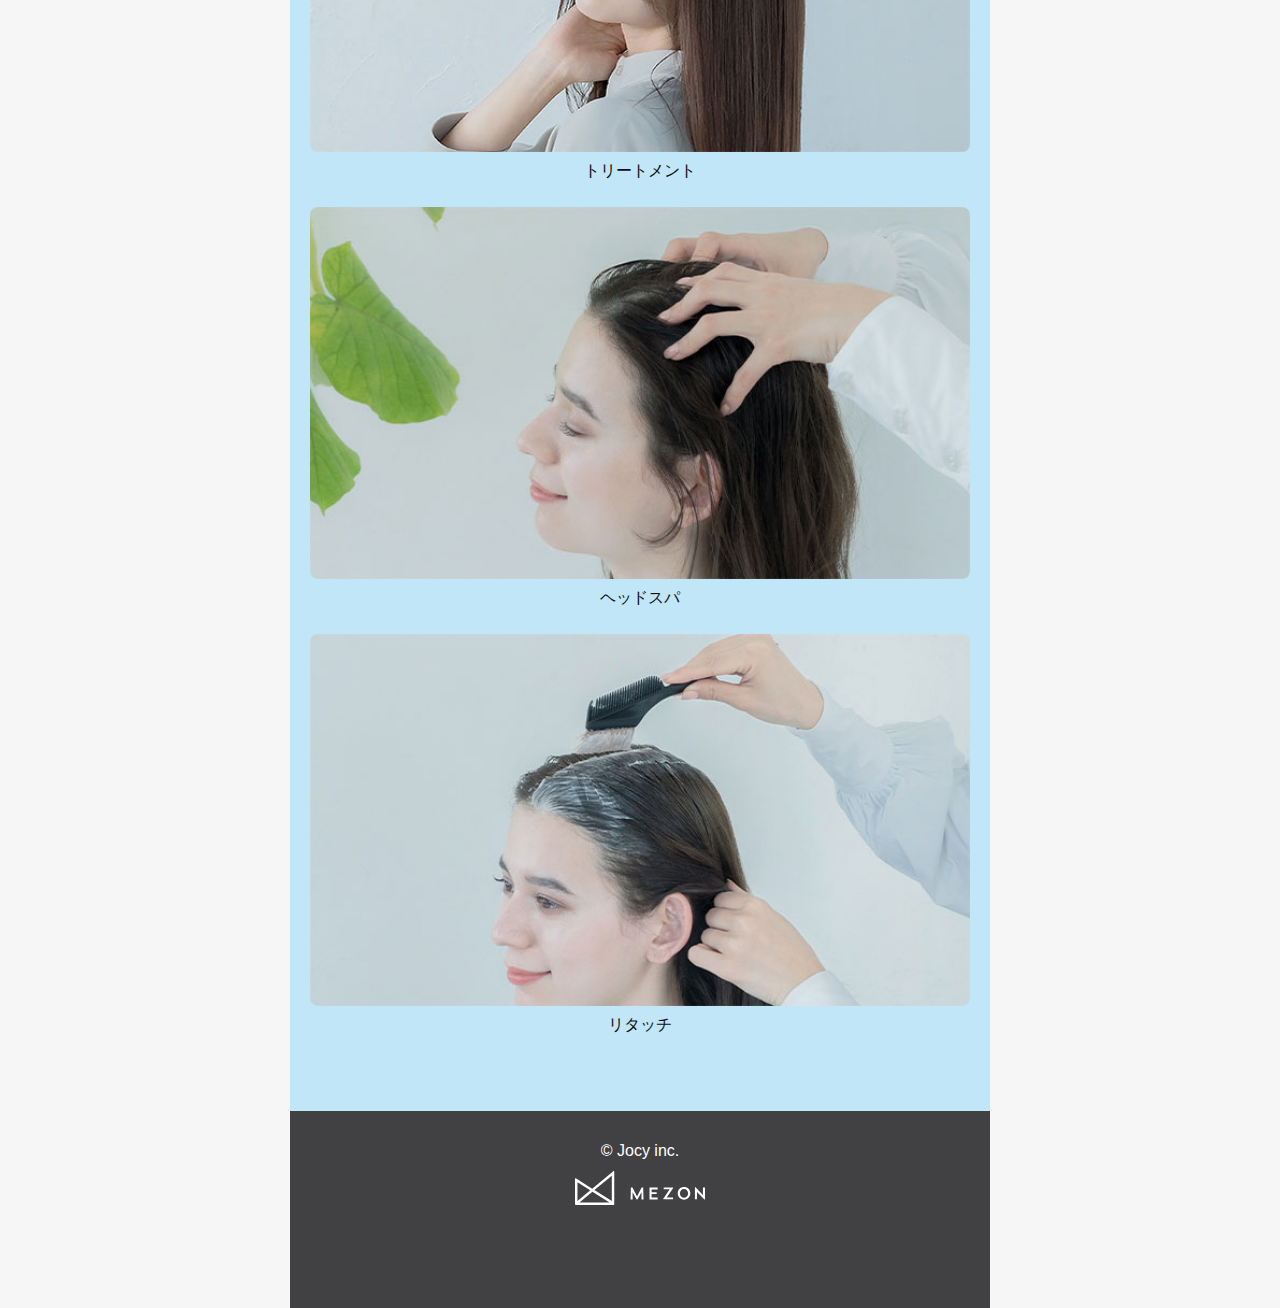
==== commit 36cf520a: "first commit" ====
--- a/index01.html
+++ b/index01.html
@@ -42,7 +42,7 @@
       <div class="home__container">
         <h1 class="home__title">掲載費用0円<br><strong>“リピート率85%の<br>新規集客”</strong></h1>
         <h2 class="home__description">スマホで簡単<br>美容師個人・美容室でも掲載可能</h2>
-        <span class="home__tag">初朞費用＆月額費用&nbsp;<strong>無料！</strong></span>
+        <span class="home__tag">初期費用＆月額費用&nbsp;<strong>無料！</strong></span>
         <div class="home__merit">
           <div class="home__merit__item"><img src="imgs/merit01.svg" alt="店舗型美容サブスク利用者・掲載店舗数No.1"></div>
           <div class="home__merit__item"><img src="imgs/merit02.svg" alt="導入店舗数1200店舗数"></div>
@@ -282,7 +282,7 @@
     <!-- Menu -->
     <section id="menu">
       <h1><strong>掲載メニュー例</strong></h1>
-      <p>ヘアケア・髪質改善メニューに特化した美容定額サービスます。</p>
+      <p>ヘアケア・髪質改善メニューに特化した美容定額となります。</p>
       <div class="menu__list">
         <div class="menu__list__item"><img src="imgs/menu01.jpg" alt="髪質改善"><br>髪質改善</div>
         <div class="menu__list__item"><img src="imgs/menu02.jpg" alt="トリートメント"><br>トリートメント</div>
